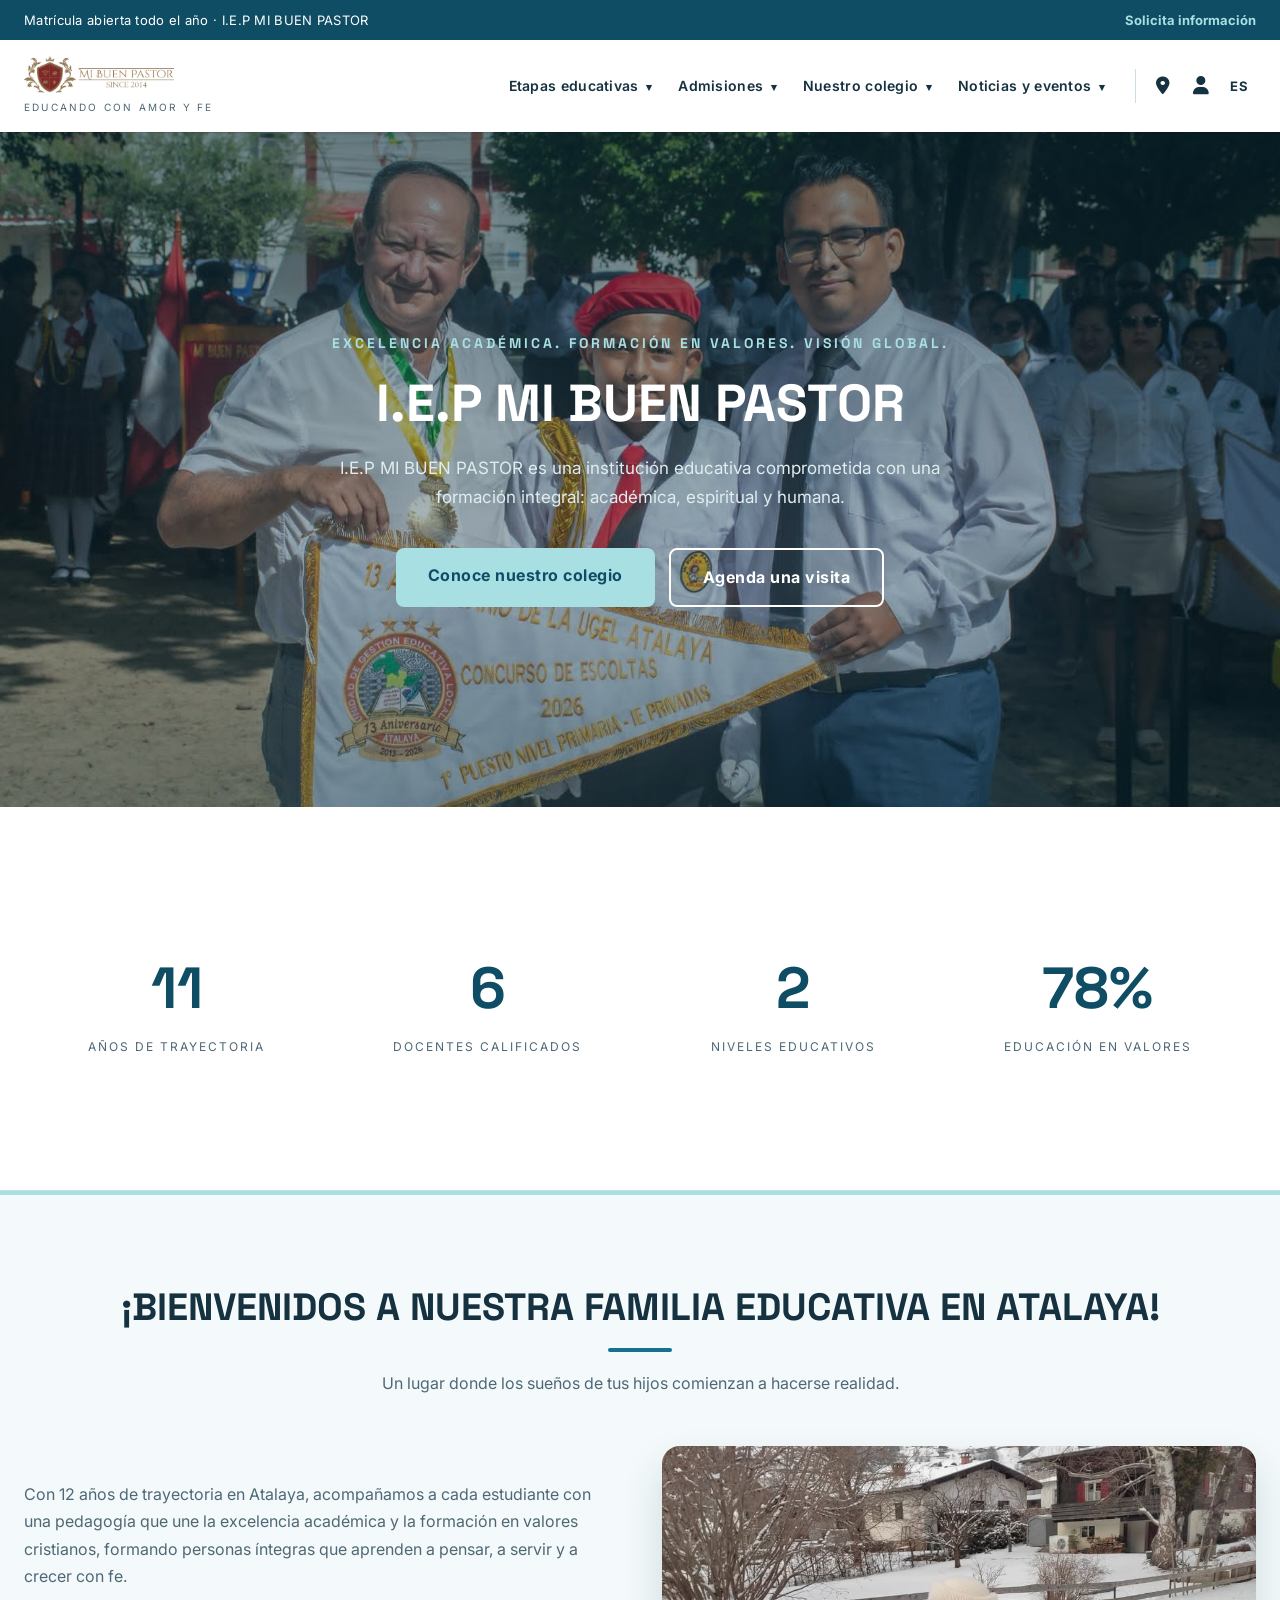
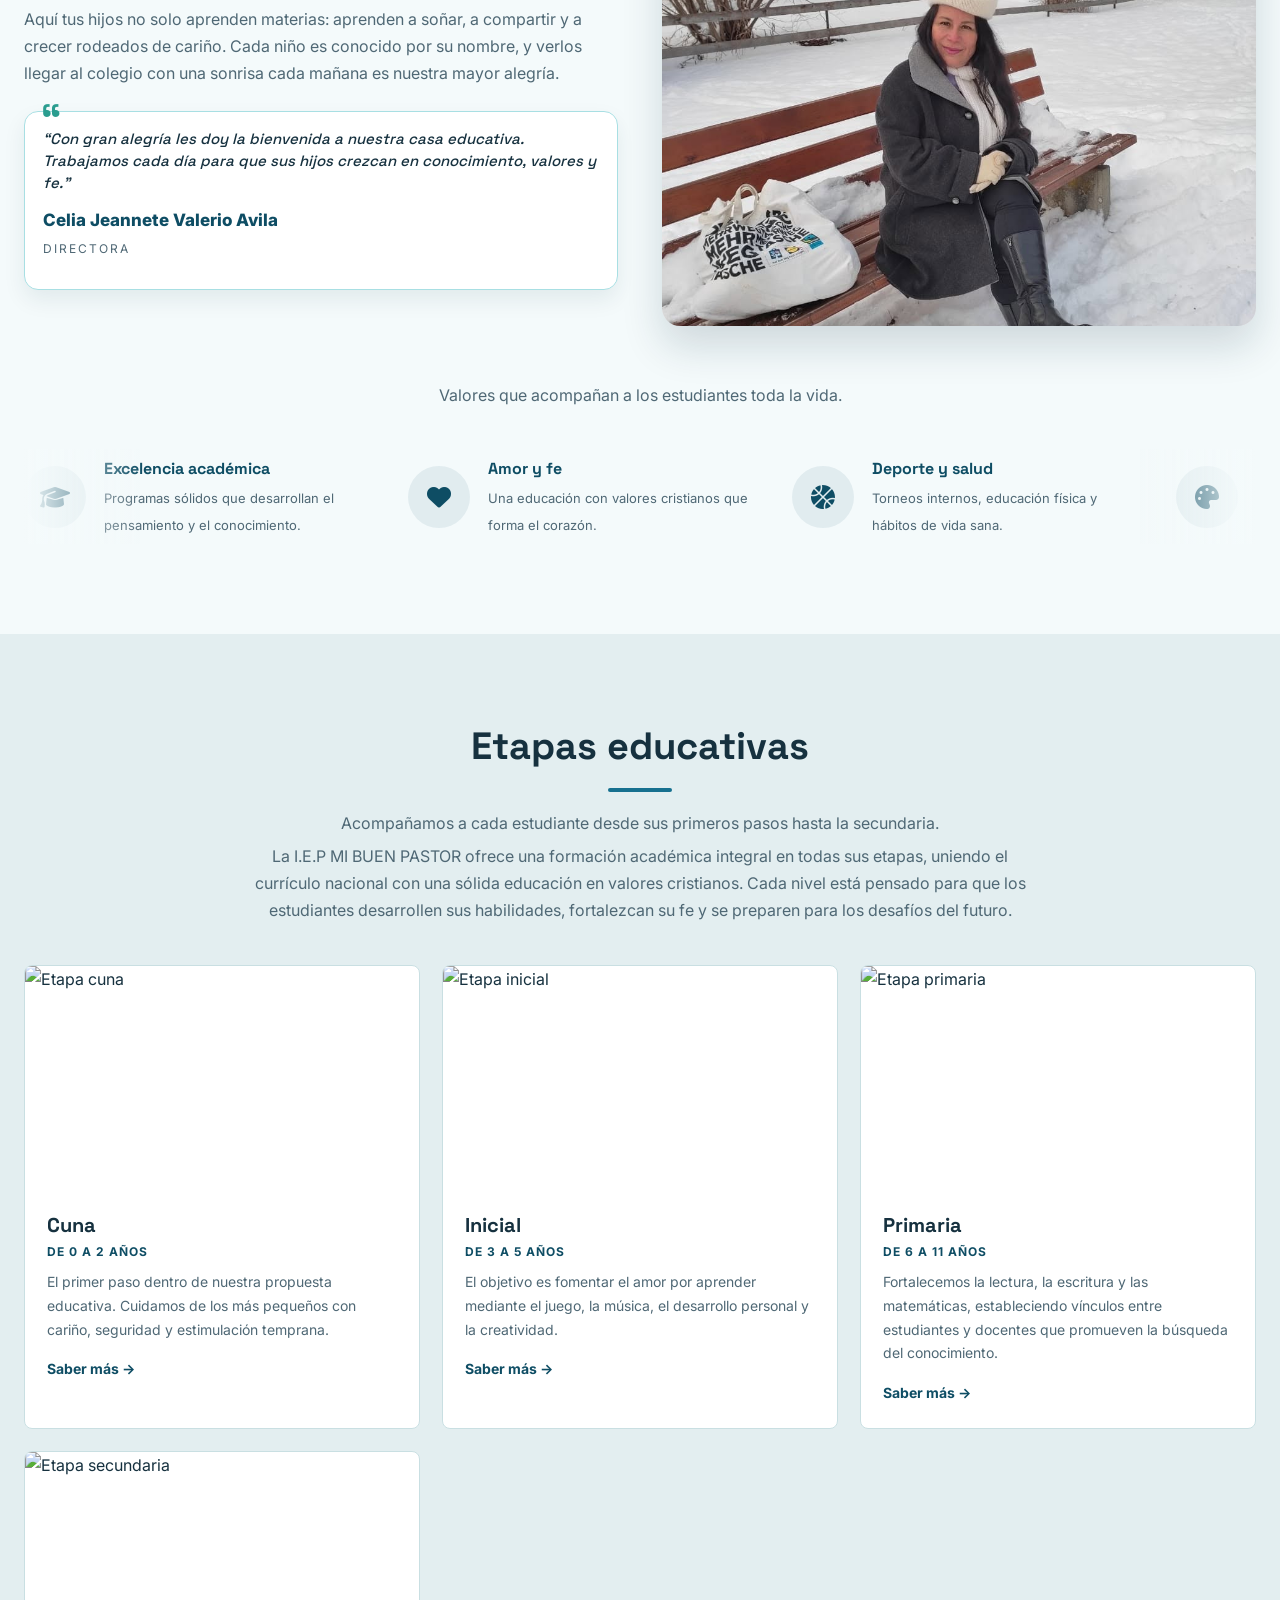
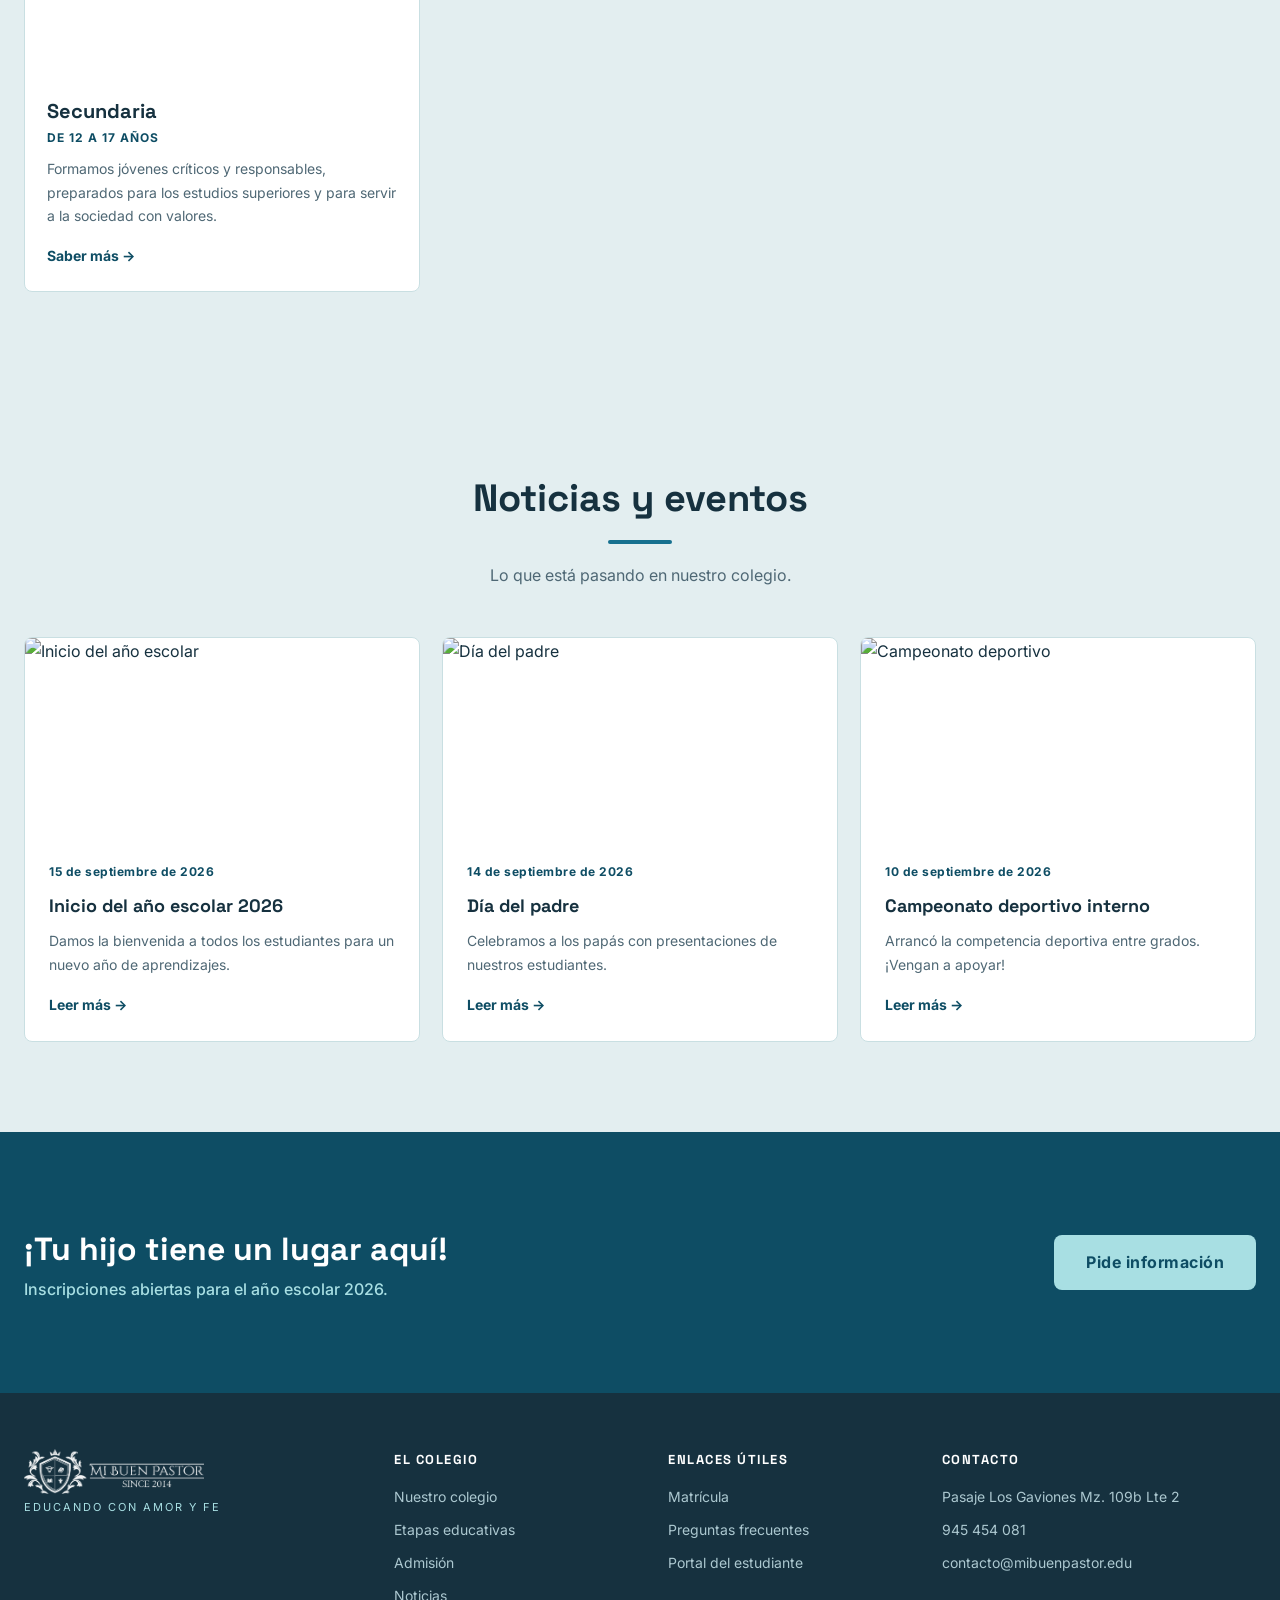
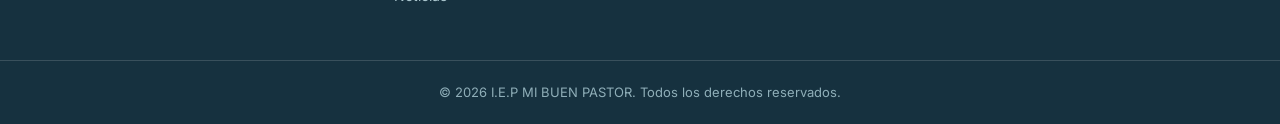
==== index.html @ daf41a82 "Simplificar cargo de la directora a solo 'Directora'" ====
<!DOCTYPE html>
<html lang="es">
<head>
  <meta charset="UTF-8">
  <meta name="viewport" content="width=device-width, initial-scale=1.0">
  <title>I.E.P MI BUEN PASTOR | Atalaya, Perú</title>
  <link rel="preconnect" href="https://fonts.googleapis.com">
  <link rel="preconnect" href="https://fonts.gstatic.com" crossorigin>
  <link href="https://fonts.googleapis.com/css2?family=Inter:wght@300;400;500;600;700;800&family=Space+Grotesk:wght@400;500;700;800&display=swap" rel="stylesheet">
  <link rel="stylesheet" href="https://cdnjs.cloudflare.com/ajax/libs/font-awesome/6.5.2/css/all.min.css">
  <link rel="stylesheet" href="style.css">
</head>
<body>

  <!-- Transición entre páginas -->
  <div class="transicion-pagina" aria-hidden="true">
    <div class="escudo-cargando">
      <span class="anillo-cargando" aria-hidden="true"></span>
      <img src="logos/logo-vertical-negativo.png" alt="" class="escudo" aria-hidden="true">
    </div>
    <p class="texto-cargando" role="status">Cargando…</p>
  </div>

  <!-- Barra superior -->
  <div class="topbar">
    <div class="container topbar-inner">
      <span class="topbar-msg">Matrícula abierta todo el año · I.E.P MI BUEN PASTOR</span>
      <a href="admision.html" class="topbar-portal">Solicita información</a>
    </div>
  </div>

  <!-- Encabezado / menú -->
  <header class="header" id="header">
    <div class="container nav">
      <div class="marca">
        <a href="#inicio"><img src="logos/logo-horizontal.png" alt="I.E.P MI BUEN PASTOR" class="marca-logo"></a>
        <span class="marca-lema">Educando con amor y fe</span>
      </div>
      <nav class="menu" id="menu">
        <ul class="menu-lista">
          <li class="con-desplegable">
            <a href="#etapas">Etapas educativas <span class="flecha">▾</span></a>
            <div class="desplegable">
              <a href="cuna.html">Cuna <small>De 0 a 2 años</small></a>
              <a href="inicial.html">Inicial <small>De 3 a 5 años</small></a>
              <a href="primaria.html">Primaria <small>De 6 a 11 años</small></a>
              <a href="secundaria.html">Secundaria <small>De 12 a 17 años</small></a>
            </div>
          </li>
          <li class="con-desplegable">
            <a href="admision.html">Admisiones <span class="flecha">▾</span></a>
            <div class="desplegable">
              <a href="admision.html">Proceso de admisión</a>
              <a href="matricula.html">Matrícula 2026</a>
            </div>
          </li>
          <li class="con-desplegable">
            <a href="#colegio">Nuestro colegio <span class="flecha">▾</span></a>
            <div class="desplegable">
              <a href="#colegio">¿Por qué elegirnos?</a>
              <a href="#directora">Nuestro equipo</a>
              <a href="#etapas">Instalaciones</a>
              <a href="#noticias">Vida escolar</a>
            </div>
          </li>
          <li class="con-desplegable">
            <a href="#noticias">Noticias y eventos <span class="flecha">▾</span></a>
            <div class="desplegable">
              <a href="#noticias">Noticias</a>
              <a href="#noticias">Eventos</a>
              <a href="#directora">Preguntas frecuentes</a>
            </div>
          </li>
        </ul>
        <div class="menu-iconos">
          <a href="admision.html" class="icono-nav" title="Ubicación del colegio"><i class="fa-solid fa-location-dot"></i></a>
          <a href="admision.html" class="icono-nav" title="Portal del estudiante"><i class="fa-solid fa-user"></i></a>
          <span class="icono-nav idioma" title="Idioma">ES</span>
        </div>
      </nav>
      <button class="menu-boton" id="menuBoton" aria-label="Abrir menú">☰</button>
    </div>
  </header>

  <!-- Portada -->
  <section id="inicio" class="hero">
    <div class="hero-imagen" id="heroDiapositivas" aria-hidden="true">
      <img src="fotos/hero/hero-5.jpg" alt="" class="hero-diapositiva activa">
      <img src="fotos/hero/hero-6.jpg" alt="" class="hero-diapositiva">
      <img src="fotos/hero/hero-7.jpg" alt="" class="hero-diapositiva">
    </div>
    <div class="hero-fondo"></div>
    <div class="container hero-contenido">
      <p class="hero-frase">Excelencia académica. Formación en valores. Visión global.</p>
      <h1>I.E.P MI BUEN PASTOR</h1>
      <p class="hero-desc">
        I.E.P MI BUEN PASTOR es una institución educativa comprometida con una
        formación integral: académica, espiritual y humana.
      </p>
      <div class="hero-botones">
        <a href="#colegio" class="btn-primario atencion">Conoce nuestro colegio</a>
        <a href="admision.html" class="btn-secundario">Agenda una visita</a>
      </div>
    </div>
  </section>

  <!-- Cifras -->
  <section class="cinta">
    <div class="container cinta-grid grid-animada" data-animar>
      <div class="cinta-item"><h3 class="contador" data-valor="12">0</h3><p>Años de trayectoria</p></div>
      <div class="cinta-item"><h3 class="contador" data-valor="7">0</h3><p>Docentes calificados</p></div>
      <div class="cinta-item"><h3 class="contador" data-valor="3">0</h3><p>Niveles educativos</p></div>
      <div class="cinta-item"><h3 class="contador" data-valor="100" data-sufijo="%">0</h3><p>Educación en valores</p></div>
    </div>
  </section>

  <!-- El colegio -->
  <section id="colegio">
    <div class="container">
      <h2 class="titulo-seccion" data-animar>¡BIENVENIDOS A NUESTRA FAMILIA EDUCATIVA EN ATALAYA!</h2>
      <p class="subtitulo">Un lugar donde los sueños de tus hijos comienzan a hacerse realidad.</p>

      <div class="bienvenida" data-animar style="--a:1">
        <div class="bienvenida-texto">
          <p>
            Con 12 años de trayectoria en Atalaya, acompañamos a cada estudiante
            con una pedagogía que une la excelencia académica y la formación en
            valores cristianos, formando personas íntegras que aprenden a pensar,
            a servir y a crecer con fe.
          </p>
          <p>
            Aquí tus hijos no solo aprenden materias: aprenden a soñar, a compartir
            y a crecer rodeados de cariño. Cada niño es conocido por su nombre, y
            verlos llegar al colegio con una sonrisa cada mañana es nuestra mayor
            alegría.
          </p>
          <div id="directora" class="palabras-directora">
            <p class="directora-cita">“Con gran alegría les doy la bienvenida a nuestra casa educativa. Trabajamos cada día para que sus hijos crezcan en conocimiento, valores y fe.”</p>
            <p class="directora-firma">Celia Jeannete Valerio Avila</p>
            <p class="directora-cargo">Directora</p>
          </div>
        </div>
        <div class="bienvenida-imagen">
          <img src="fotos/directora.jpg" alt="Celia Jeannete Valerio Avila, directora de la I.E.P MI BUEN PASTOR">
        </div>
      </div>

      <p class="intro-etapas intro-centro">
        Valores que acompañan a los estudiantes toda la vida.
      </p>

      <div class="valores">
        <div class="valores-pista">
          <ul class="valores-grupo">
          <li class="valor">
            <span class="valor-icono"><i class="fa-solid fa-graduation-cap"></i></span>
            <span class="valor-texto"><strong>Excelencia académica</strong><small>Programas sólidos que desarrollan el pensamiento y el conocimiento.</small></span>
          </li>
          <li class="valor">
            <span class="valor-icono"><i class="fa-solid fa-heart"></i></span>
            <span class="valor-texto"><strong>Amor y fe</strong><small>Una educación con valores cristianos que forma el corazón.</small></span>
          </li>
          <li class="valor">
            <span class="valor-icono"><i class="fa-solid fa-basketball"></i></span>
            <span class="valor-texto"><strong>Deporte y salud</strong><small>Torneos internos, educación física y hábitos de vida sana.</small></span>
          </li>
          <li class="valor">
            <span class="valor-icono"><i class="fa-solid fa-palette"></i></span>
            <span class="valor-texto"><strong>Arte y cultura</strong><small>Música, danza y talleres para descubrir el talento de cada alumno.</small></span>
          </li>
          <li class="valor">
            <span class="valor-icono"><i class="fa-solid fa-hands-praying"></i></span>
            <span class="valor-texto"><strong>Cuidado pastoral</strong><small>Acompañamiento espiritual y orientación personal constante.</small></span>
          </li>
          <li class="valor">
            <span class="valor-icono"><i class="fa-solid fa-users"></i></span>
            <span class="valor-texto"><strong>Familia y comunidad</strong><small>Escuela de padres y una comunidad unida en torno al aprendizaje.</small></span>
          </li>
          <li class="valor">
            <span class="valor-icono"><i class="fa-solid fa-brain"></i></span>
            <span class="valor-texto"><strong>Pensamiento crítico</strong><small>Estudiantes que aprenden a razonar, preguntar y decidir.</small></span>
          </li>
          <li class="valor">
            <span class="valor-icono"><i class="fa-solid fa-seedling"></i></span>
            <span class="valor-texto"><strong>Servicio al prójimo</strong><small>Jóvenes comprometidos con su comunidad y con el mundo.</small></span>
          </li>
        </ul>
        <ul class="valores-grupo" aria-hidden="true">
          <li class="valor">
            <span class="valor-icono"><i class="fa-solid fa-graduation-cap"></i></span>
            <span class="valor-texto"><strong>Excelencia académica</strong><small>Programas sólidos que desarrollan el pensamiento y el conocimiento.</small></span>
          </li>
          <li class="valor">
            <span class="valor-icono"><i class="fa-solid fa-heart"></i></span>
            <span class="valor-texto"><strong>Amor y fe</strong><small>Una educación con valores cristianos que forma el corazón.</small></span>
          </li>
          <li class="valor">
            <span class="valor-icono"><i class="fa-solid fa-basketball"></i></span>
            <span class="valor-texto"><strong>Deporte y salud</strong><small>Torneos internos, educación física y hábitos de vida sana.</small></span>
          </li>
          <li class="valor">
            <span class="valor-icono"><i class="fa-solid fa-palette"></i></span>
            <span class="valor-texto"><strong>Arte y cultura</strong><small>Música, danza y talleres para descubrir el talento de cada alumno.</small></span>
          </li>
          <li class="valor">
            <span class="valor-icono"><i class="fa-solid fa-hands-praying"></i></span>
            <span class="valor-texto"><strong>Cuidado pastoral</strong><small>Acompañamiento espiritual y orientación personal constante.</small></span>
          </li>
          <li class="valor">
            <span class="valor-icono"><i class="fa-solid fa-users"></i></span>
            <span class="valor-texto"><strong>Familia y comunidad</strong><small>Escuela de padres y una comunidad unida en torno al aprendizaje.</small></span>
          </li>
          <li class="valor">
            <span class="valor-icono"><i class="fa-solid fa-brain"></i></span>
            <span class="valor-texto"><strong>Pensamiento crítico</strong><small>Estudiantes que aprenden a razonar, preguntar y decidir.</small></span>
          </li>
          <li class="valor">
            <span class="valor-icono"><i class="fa-solid fa-seedling"></i></span>
            <span class="valor-texto"><strong>Servicio al prójimo</strong><small>Jóvenes comprometidos con su comunidad y con el mundo.</small></span>
          </li>
        </ul>
        </div>
      </div>
    </div>
  </section>

  <!-- Etapas educativas -->
  <section id="etapas" class="seccion-gris">
    <div class="container">
      <h2 class="titulo-seccion" data-animar>Etapas educativas</h2>
      <p class="subtitulo">Acompañamos a cada estudiante desde sus primeros pasos hasta la secundaria.</p>

      <p class="intro-etapas">
        La I.E.P MI BUEN PASTOR ofrece una formación académica integral en todas sus
        etapas, uniendo el currículo nacional con una sólida educación en valores
        cristianos. Cada nivel está pensado para que los estudiantes desarrollen sus
        habilidades, fortalezcan su fe y se preparen para los desafíos del futuro.
      </p>

      <div class="etapas-grid grid-animada" data-animar style="--a:1">
        <div class="etapa">
          <img src="https://images.unsplash.com/photo-1503454537195-1dcabb73ffb9?w=800&q=80" alt="Etapa cuna" class="etapa-imagen">
          <div class="etapa-info">
            <h3>Cuna</h3>
            <p class="etapa-edad">De 0 a 2 años</p>
            <p>El primer paso dentro de nuestra propuesta educativa. Cuidamos de los más pequeños con cariño, seguridad y estimulación temprana.</p>
            <a href="cuna.html" class="enlace">Saber más →</a>
          </div>
        </div>
        <div class="etapa">
          <img src="https://images.unsplash.com/photo-1546410531-bb4caa6b424d?w=800&q=80" alt="Etapa inicial" class="etapa-imagen">
          <div class="etapa-info">
            <h3>Inicial</h3>
            <p class="etapa-edad">De 3 a 5 años</p>
            <p>El objetivo es fomentar el amor por aprender mediante el juego, la música, el desarrollo personal y la creatividad.</p>
            <a href="inicial.html" class="enlace">Saber más →</a>
          </div>
        </div>
        <div class="etapa">
          <img src="https://images.unsplash.com/photo-1580582932707-520aed937b7b?w=800&q=80" alt="Etapa primaria" class="etapa-imagen">
          <div class="etapa-info">
            <h3>Primaria</h3>
            <p class="etapa-edad">De 6 a 11 años</p>
            <p>Fortalecemos la lectura, la escritura y las matemáticas, estableciendo vínculos entre estudiantes y docentes que promueven la búsqueda del conocimiento.</p>
            <a href="primaria.html" class="enlace">Saber más →</a>
          </div>
        </div>
        <div class="etapa">
          <img src="https://images.unsplash.com/photo-1509062522246-3755977927d7?w=800&q=80" alt="Etapa secundaria" class="etapa-imagen">
          <div class="etapa-info">
            <h3>Secundaria</h3>
            <p class="etapa-edad">De 12 a 17 años</p>
            <p>Formamos jóvenes críticos y responsables, preparados para los estudios superiores y para servir a la sociedad con valores.</p>
            <a href="secundaria.html" class="enlace">Saber más →</a>
          </div>
        </div>
      </div>
    </div>
  </section>

  <!-- Noticias -->
  <section id="noticias" class="seccion-gris">
    <div class="container">
      <h2 class="titulo-seccion" data-animar>Noticias y eventos</h2>
      <p class="subtitulo">Lo que está pasando en nuestro colegio.</p>

      <div class="noticias-grid grid-animada" data-animar style="--a:1">
        <article class="noticia">
          <img src="https://images.unsplash.com/photo-1497633762265-9d179a990aa6?w=800&q=80" alt="Inicio del año escolar" class="noticia-imagen">
          <div class="noticia-cuerpo">
            <time class="fecha">15 de septiembre de 2026</time>
            <h3>Inicio del año escolar 2026</h3>
            <p>Damos la bienvenida a todos los estudiantes para un nuevo año de aprendizajes.</p>
            <a href="#" class="enlace">Leer más →</a>
          </div>
        </article>
        <article class="noticia">
          <img src="https://images.unsplash.com/photo-1503676260728-1c00da094a0b?w=800&q=80" alt="Día del padre" class="noticia-imagen">
          <div class="noticia-cuerpo">
            <time class="fecha">14 de septiembre de 2026</time>
            <h3>Día del padre</h3>
            <p>Celebramos a los papás con presentaciones de nuestros estudiantes.</p>
            <a href="#" class="enlace">Leer más →</a>
          </div>
        </article>
        <article class="noticia">
          <img src="https://images.unsplash.com/photo-1546410531-bb4caa6b424d?w=800&q=80" alt="Campeonato deportivo" class="noticia-imagen">
          <div class="noticia-cuerpo">
            <time class="fecha">10 de septiembre de 2026</time>
            <h3>Campeonato deportivo interno</h3>
            <p>Arrancó la competencia deportiva entre grados. ¡Vengan a apoyar!</p>
            <a href="#" class="enlace">Leer más →</a>
          </div>
        </article>
      </div>
    </div>
  </section>

<!-- Llamado a la acción: matrícula -->
  <section class="cta">
    <div class="container cta-inner">
      <div class="cta-texto" data-animar>
        <h2>¡Tu hijo tiene un lugar aquí!</h2>
        <p>Inscripciones abiertas para el año escolar 2026.</p>
      </div>
      <a href="matricula.html" class="btn-cta atencion" data-animar style="--a:1">Pide información</a>
    </div>
  </section>

  <!-- Pie de página -->
  <footer class="footer">
    <div class="container footer-grid">
      <div class="footer-marca">
        <a href="#inicio"><img src="logos/logo-horizontal-negativo.png" alt="I.E.P MI BUEN PASTOR" class="footer-logo"></a>
        <p class="footer-lema">Educando con amor y fe</p>
      </div>
      <div class="footer-col">
        <h4>El colegio</h4>
        <a href="#colegio">Nuestro colegio</a>
        <a href="#etapas">Etapas educativas</a>
        <a href="admision.html">Admisión</a>
        <a href="#noticias">Noticias</a>
      </div>
      <div class="footer-col">
        <h4>Enlaces útiles</h4>
        <a href="matricula.html">Matrícula</a>
        <a href="#">Preguntas frecuentes</a>
        <a href="#">Portal del estudiante</a>
      </div>
      <div class="footer-col">
        <h4>Contacto</h4>
        <p>Pasaje Los Gaviones Mz. 109b Lte 2</p>
        <p>945 454 081</p>
        <p>contacto@mibuenpastor.edu</p>
      </div>
    </div>
    <div class="footer-legal">
      <p>© 2026 I.E.P MI BUEN PASTOR. Todos los derechos reservados.</p>
    </div>
  </footer>

  <script>
    document.documentElement.classList.add("js");
    const transicion = document.querySelector(".transicion-pagina");
    if (sessionStorage.getItem("mbp-transicion") === "1") {
      sessionStorage.removeItem("mbp-transicion");
      transicion.classList.add("activa");
      window.addEventListener("load", () => {
        setTimeout(() => transicion.classList.remove("activa"), 420);
      });
    }
    document.querySelectorAll('a[href*=".html"]').forEach((enlace) => {
      enlace.addEventListener("click", (e) => {
        if (e.metaKey || e.ctrlKey || e.shiftKey || e.altKey || enlace.target === "_blank") return;
        e.preventDefault();
        sessionStorage.setItem("mbp-transicion", "1");
        transicion.classList.add("activa");
        setTimeout(() => {
          window.location.href = enlace.getAttribute("href");
        }, 480);
      });
    });
    const boton = document.getElementById("menuBoton");
    const menu = document.getElementById("menu");
    boton.addEventListener("click", () => {
      menu.classList.toggle("abierto");
    });
    const heroImagen = document.querySelector(".hero-imagen");
    if (heroImagen && !window.matchMedia("(prefers-reduced-motion: reduce)").matches) {
      let ocupado = false;
      window.addEventListener("scroll", () => {
        if (ocupado) return;
        ocupado = true;
        requestAnimationFrame(() => {
          heroImagen.style.transform = "scale(1.08) translateY(" + window.scrollY * 0.22 + "px)";
          ocupado = false;
        });
      }, { passive: true });
    }
    const heroDiapositivas = document.getElementById("heroDiapositivas");
    if (heroDiapositivas) {
      const capas = heroDiapositivas.querySelectorAll(".hero-diapositiva");
      const prefiereMenosMovimiento = window.matchMedia("(prefers-reduced-motion: reduce)");
      let actualHero = 0;
      const avanzarHero = () => {
        capas[actualHero].classList.remove("activa");
        actualHero = (actualHero + 1) % capas.length;
        capas[actualHero].classList.add("activa");
      };
      if (!prefiereMenosMovimiento.matches && capas.length > 1) {
        setInterval(avanzarHero, 4500);
      }
    }
    const atenciones = document.querySelectorAll(".atencion");
    atenciones.forEach((cta) => {
      cta.addEventListener("click", () => cta.classList.add("toggled"));
    });
    const contadores = document.querySelectorAll(".contador");
    const reducir = window.matchMedia("(prefers-reduced-motion: reduce)");
    function contarNumero(el, retraso) {
      const objetivo = parseFloat(el.dataset.valor);
      const sufijo = el.dataset.sufijo || "";
      if (reducir.matches) {
        el.textContent = objetivo + sufijo;
        return;
      }
      const dur = 2600;
      const inicio = performance.now();
      const paso = (ahora) => {
        const p = Math.min((ahora - inicio - retraso) / dur, 1);
        if (p <= 0) {
          requestAnimationFrame(paso);
          return;
        }
        const suavizado = 1 - Math.pow(1 - p, 3);
        el.textContent = Math.round(objetivo * suavizado) + sufijo;
        if (p < 1) requestAnimationFrame(paso);
      };
      requestAnimationFrame(paso);
    }

    const animables = document.querySelectorAll("[data-animar]");
    const observador = new IntersectionObserver((entradas) => {
      entradas.forEach((entrada) => {
        if (entrada.isIntersecting) {
          entrada.target.classList.add("visible");
          observador.unobserve(entrada.target);
          entrada.target.querySelectorAll(".contador").forEach((el, i) => {
            contarNumero(el, i * 120);
          });
        }
      });
    }, { threshold: 0.15 });
    animables.forEach((el) => observador.observe(el));
  </script>
</body>
</html>
---- style.css ----
:root {
  --marino: #0E4D64;
  --marino-vivo: #16708F;
  --marino-oscuro: #0A3A4C;
  --aguamarina: #2A9D8F;
  --espuma: #A8DFE3;
  --tinta: #16313F;
  --tinta-suave: #4F6875;
  --bruma: #F4FAFB;
  --bruma-suave: #E4F0F2;
  --borde: #C9DFE2;
  --blanco: #ffffff;
  --sombra: rgba(12, 45, 60, 0.08);
  --sombra-fuerte: rgba(12, 45, 60, 0.16);
}

* {
  margin: 0;
  padding: 0;
  box-sizing: border-box;
}

html {
  scroll-behavior: smooth;
  scroll-padding-top: 76px;
}

body {
  font-family: "Inter", Arial, sans-serif;
  line-height: 1.7;
  color: var(--tinta);
  background: var(--blanco);
  font-size: 16px;
}

h1, h2, h3, h4 {
  font-family: "Space Grotesk", "Inter", sans-serif;
  font-weight: 700;
}

.container {
  max-width: 100%;
  margin: 0 auto;
  padding: 0 24px;
}

img {
  display: block;
  max-width: 100%;
}

a {
  text-decoration: none;
}

/* ---------- Barra superior ---------- */
.topbar {
  background: var(--marino);
  color: var(--blanco);
  font-size: 13px;
}

.topbar-inner {
  display: flex;
  justify-content: space-between;
  align-items: center;
  padding-top: 9px;
  padding-bottom: 9px;
}

.topbar-msg {
  letter-spacing: 0.3px;
}

.topbar-portal {
  color: var(--espuma);
  font-weight: 700;
}

.topbar-portal:hover {
  text-decoration: underline;
}

/* ---------- Encabezado ---------- */
.header {
  background: var(--blanco);
  position: sticky;
  top: 0;
  z-index: 100;
  box-shadow: 0 1px 0 rgba(0, 0, 0, 0.08);
}

.nav {
  display: flex;
  align-items: center;
  justify-content: space-between;
  padding-top: 16px;
  padding-bottom: 16px;
}

.marca {
  display: flex;
  flex-direction: column;
  align-items: flex-start;
  gap: 4px;
  flex: 0 0 auto;
}

.marca-logo {
  width: 150px;
  height: auto;
  display: block;
}

.marca-lema {
  display: block;
  font-size: 10px;
  color: var(--tinta-suave);
  letter-spacing: 2.2px;
  text-transform: uppercase;
  margin-top: 2px;
}

.menu {
  display: flex;
  align-items: center;
  gap: 10px;
}

.menu-lista {
  display: flex;
  align-items: center;
  gap: 2px;
  list-style: none;
}

.menu-lista > li {
  position: relative;
}

.menu-lista > li > a {
  display: block;
  color: var(--tinta);
  padding: 10px 12px;
  font-size: 14px;
  font-weight: 600;
  letter-spacing: 0.3px;
  border-radius: 8px;
  white-space: nowrap;
}

.menu-lista > li > a:hover {
  background: #E3EEF0;
  color: var(--marino);
}

.flecha {
  font-size: 11px;
  margin-left: 3px;
}

.desplegable {
  position: absolute;
  top: 100%;
  left: 0;
  min-width: 240px;
  background: var(--blanco);
  border: 1px solid var(--borde);
  border-radius: 8px;
  box-shadow: 0 14px 32px var(--sombra-fuerte);
  list-style: none;
  padding: 8px;
  margin-top: 0;
  display: none;
  z-index: 200;
}

.con-desplegable:hover .desplegable,
.con-desplegable:focus-within .desplegable {
  display: block;
}

.desplegable a {
  display: block;
  color: var(--tinta);
  padding: 9px 12px;
  font-size: 14px;
  font-weight: 500;
  border-radius: 6px;
}

.desplegable a:hover {
  background: var(--bruma);
  color: var(--marino);
}

.desplegable small {
  display: block;
  color: var(--tinta-suave);
  font-size: 11px;
  font-weight: 400;
  margin-top: 1px;
}

.desplegable a:hover small {
  color: var(--marino);
}

.menu-iconos {
  display: flex;
  align-items: center;
  gap: 4px;
  margin-left: 8px;
  padding-left: 10px;
  border-left: 1px solid var(--borde);
}

.icono-nav {
  display: inline-flex;
  align-items: center;
  justify-content: center;
  width: 34px;
  height: 34px;
  border-radius: 8px;
  color: var(--tinta);
}

.icono-nav i {
  font-size: 18px;
}

.icono-nav:hover {
  background: #E3EEF0;
  color: var(--marino);
}

.idioma {
  font-size: 13px;
  font-weight: 700;
  letter-spacing: 0.5px;
}

.menu-boton {
  display: none;
  background: none;
  border: none;
  color: var(--tinta);
  font-size: 28px;
  cursor: pointer;
}

/* ---------- Portada ---------- */
.hero {
  position: relative;
  min-height: 640px;
  display: flex;
  align-items: center;
  background: var(--bruma);
  color: var(--blanco);
  text-align: center;
  overflow: hidden;
}

.hero-imagen {
  position: absolute;
  inset: 0;
  transform: scale(1.08);
  will-change: transform;
}

.hero-diapositiva {
  position: absolute;
  inset: 0;
  width: 100%;
  height: 100%;
  object-fit: cover;
  opacity: 0;
  transition: opacity 1.2s;
}

.hero-diapositiva.activa {
  opacity: 1;
}

.hero-fondo {
  position: absolute;
  inset: 0;
  background: linear-gradient(180deg, rgba(10, 47, 62, 0.55) 0%, rgba(10, 47, 62, 0.35) 60%, rgba(10, 47, 62, 0.5) 100%);
}

.hero-contenido {
  position: relative;
  width: 100%;
  padding-top: 110px;
  padding-bottom: 110px;
}

.hero-frase {
  font-family: "Space Grotesk", sans-serif;
  font-weight: 700;
  font-size: 14px;
  color: var(--espuma);
  letter-spacing: 3px;
  text-transform: uppercase;
  margin-bottom: 18px;
}

.hero h1 {
  font-size: 52px;
  font-weight: 800;
  line-height: 1.15;
  max-width: 820px;
  margin: 0 auto 20px;
  text-transform: uppercase;
}

.hero-desc {
  max-width: 620px;
  margin: 0 auto 36px;
  color: #E0EDEF;
  font-weight: 400;
  font-size: 17px;
}

.hero-botones {
  display: flex;
  justify-content: center;
  gap: 14px;
  flex-wrap: wrap;
}

.btn-primario {
  background: var(--espuma);
  color: var(--marino);
  font-weight: 700;
  padding: 14px 32px;
  border-radius: 8px;
  letter-spacing: 0.5px;
  transition: background 0.2s, transform 0.2s;
}

.btn-primario:hover {
  transform: translateY(-2px);
  box-shadow: 0 10px 24px rgba(0, 0, 0, 0.18);
}

.btn-primario:hover {
  background: #8FD7DC;
}

.btn-secundario {
  background: transparent;
  color: var(--blanco);
  font-weight: 700;
  padding: 14px 32px;
  border-radius: 8px;
  letter-spacing: 0.5px;
  border: 2px solid var(--blanco);
}

.btn-secundario:hover {
  background: rgba(255, 255, 255, 0.12);
}

/* ---------- Cinta de cifras ---------- */
.cinta {
  background: var(--blanco);
  border-bottom: 1px solid var(--borde);
}

.cinta-grid {
  display: flex;
  justify-content: space-around;
  text-align: center;
  flex-wrap: wrap;
  padding-top: 36px;
  padding-bottom: 36px;
}

.cinta-item {
  padding: 6px 20px;
}

.cinta-item h3 {
  font-size: 58px;
  font-weight: 800;
  color: var(--marino);
}

.cinta-item p {
  font-size: 12px;
  letter-spacing: 2px;
  text-transform: uppercase;
  color: var(--tinta-suave);
}

/* ---------- Secciones generales ---------- */
section {
  padding: 90px 0;
}

.seccion-gris {
  background: #E3EEF0;
}

#colegio {
  background: #F4FAFB;
  border-top: 4px solid var(--espuma);
}

#admision {
  background: #F4FAFB;
  border-top: 4px solid var(--espuma);
}

#directora {
  background: #F4FAFB;
}

#noticias {
  border-top: 4px solid #E3EEF0;
}

.titulo-seccion {
  font-size: 38px;
  font-weight: 800;
  color: var(--tinta);
  text-align: center;
  margin-bottom: 14px;
  line-height: 1.2;
}

.titulo-seccion::after {
  content: "";
  display: block;
  width: 64px;
  height: 4px;
  background: var(--marino-vivo);
  margin: 18px auto;
  border-radius: 2px;
}

.subtitulo {
  text-align: center;
  color: var(--tinta-suave);
  margin-bottom: 48px;
  max-width: 720px;
  margin-left: auto;
  margin-right: auto;
}

/* ---------- Bienvenida ---------- */
.bienvenida {
  display: grid;
  grid-template-columns: 1fr 1fr;
  gap: 44px;
  align-items: center;
  max-width: 1240px;
  margin-left: auto;
  margin-right: auto;
}

.bienvenida-texto p {
  margin-bottom: 16px;
  color: #4F6875;
}

/* Palabras de la directora dentro de la bienvenida */
.palabras-directora {
  position: relative;
  margin-top: 24px;
  padding: 16px 18px 14px;
  background: var(--blanco);
  border: 1.5px solid var(--espuma);
  border-radius: 14px;
  box-shadow: 0 10px 22px var(--sombra);
}

.palabras-directora::before {
  content: "\201C";
  position: absolute;
  top: -12px;
  left: 16px;
  font-family: "Space Grotesk", sans-serif;
  font-size: 40px;
  line-height: 1;
  font-weight: 800;
  color: var(--aguamarina);
}

.palabras-directora .directora-cita {
  font-family: "Space Grotesk", sans-serif;
  font-style: italic;
  font-size: 15px;
  font-weight: 500;
  line-height: 1.45;
  color: var(--tinta);
  margin-bottom: 12px;
}

.palabras-directora .directora-firma {
  font-weight: 800;
  color: var(--marino);
  font-size: 17px;
  margin-bottom: 4px;
}

.palabras-directora .directora-cargo {
  font-size: 12px;
  letter-spacing: 2px;
  text-transform: uppercase;
  color: #4F6875;
}

.bienvenida-imagen {
  height: 480px;
  border-radius: 18px;
  overflow: hidden;
  box-shadow: 0 20px 40px var(--sombra-fuerte);
}

.bienvenida-imagen img {
  width: 100%;
  height: 100%;
  object-fit: cover;
  object-position: center;
  display: block;
}

/* ---------- Carrusel horizontal ---------- */
.carrusel {
  display: flex;
  gap: 20px;
  overflow-x: auto;
  scroll-snap-type: x mandatory;
  padding: 4px 4px 18px;
  scrollbar-width: thin;
  scrollbar-color: var(--aguamarina) var(--bruma);
}

.carrusel::-webkit-scrollbar {
  height: 8px;
}

.carrusel::-webkit-scrollbar-track {
  background: var(--bruma);
  border-radius: 4px;
}

.carrusel::-webkit-scrollbar-thumb {
  background: var(--aguamarina);
  border-radius: 4px;
}

/* ---------- Franja de valores deslizante ---------- */
.valores {
  position: relative;
  overflow: hidden;
  padding: 6px 0;
}

.valores::before,
.valores::after {
  content: "";
  position: absolute;
  top: 0;
  bottom: 0;
  width: 120px;
  z-index: 1;
  pointer-events: none;
}

.valores::before {
  left: 0;
  background: linear-gradient(90deg, #F4FAFB, rgba(244, 250, 251, 0));
}

.valores::after {
  right: 0;
  background: linear-gradient(270deg, #F4FAFB, rgba(244, 250, 251, 0));
}

.valores-grupo {
  list-style: none;
  display: flex;
  align-items: center;
  gap: 44px;
  padding-right: 44px;
  margin: 0;
}

.valores-pista {
  display: flex;
  width: max-content;
  animation: desplazamiento 60s linear infinite;
}

.valores:hover .valores-pista,
.valores:focus-within .valores-pista {
  animation-play-state: paused;
}

@keyframes desplazamiento {
  from {
    transform: translateX(0);
  }
  to {
    transform: translateX(-50%);
  }
}

.valor {
  display: flex;
  align-items: center;
  gap: 18px;
  width: 340px;
  flex: 0 0 340px;
}

.valor-icono {
  display: inline-flex;
  align-items: center;
  justify-content: center;
  width: 62px;
  height: 62px;
  border-radius: 50%;
  background: rgba(14, 77, 100, 0.08);
  flex: 0 0 62px;
}

.valor-icono i {
  font-size: 24px;
  color: var(--marino);
}

.valor-texto strong {
  display: block;
  font-family: "Space Grotesk", sans-serif;
  font-size: 16px;
  color: var(--marino);
  margin-bottom: 2px;
}

.valor-texto small {
  font-size: 13px;
  line-height: 1.55;
  color: var(--tinta-suave);
}

@media (prefers-reduced-motion: reduce) {
  .valores-pista {
    animation: none;
    width: auto;
    flex-wrap: wrap;
    gap: 18px;
  }
}

/* ---------- Etapas ---------- */
.intro-etapas {
  max-width: 780px;
  margin: 6px auto 40px;
  text-align: center;
  color: var(--tinta-suave);
}

#etapas .subtitulo {
  margin-bottom: 6px;
}

.intro-centro {
  margin-top: 56px;
}

.etapas-grid {
  display: grid;
  grid-template-columns: repeat(auto-fit, minmax(300px, 1fr));
  gap: 22px;
}

.etapa {
  background: var(--blanco);
  border-radius: 8px;
  overflow: hidden;
  border: 1px solid var(--borde);
  transition: box-shadow 0.2s;
}

.etapa:hover {
  box-shadow: 0 14px 32px var(--sombra-fuerte);
}

.etapa-imagen {
  width: 100%;
  height: 220px;
  object-fit: cover;
}

.etapa-info {
  padding: 22px;
}

.etapa-info h3 {
  color: var(--tinta);
  font-size: 20px;
}

.etapa-edad {
  font-size: 12px;
  color: var(--marino);
  font-weight: 700;
  text-transform: uppercase;
  letter-spacing: 1px;
  margin-bottom: 8px;
}

.etapa-info p:not(.etapa-edad) {
  color: var(--tinta-suave);
  font-size: 14px;
  margin-bottom: 14px;
}

.enlace {
  color: var(--marino);
  font-weight: 700;
  font-size: 14px;
}

.enlace:hover {
  color: var(--marino-oscuro);
}

/* ---------- Directora ---------- */
#directora {
  background: var(--blanco);
}

.directora-grid {
  display: grid;
  grid-template-columns: 1.4fr 0.9fr;
  gap: 44px;
  align-items: center;
  max-width: 1240px;
  margin-left: auto;
  margin-right: auto;
}

.directora-imagen {
  overflow: hidden;
  height: 520px;
  border-radius: 18px;
  box-shadow: 0 20px 40px var(--sombra-fuerte);
}

.directora-imagen img {
  width: 100%;
  height: 100%;
  border-radius: 0;
  box-shadow: none;
  object-fit: cover;
  object-position: center 30%;
  transform: scale(1.35);
  transform-origin: center;
}

.directora-cita {
  font-size: 26px;
  font-weight: 700;
  font-family: "Space Grotesk", sans-serif;
  line-height: 1.45;
  color: var(--tinta);
  margin-bottom: 18px;
}

.directora-firma {
  font-weight: 800;
  color: var(--marino);
  font-size: 17px;
}

.directora-cargo {
  font-size: 12px;
  letter-spacing: 2px;
  text-transform: uppercase;
  color: var(--tinta-suave);
  margin-top: 4px;
}

/* ---------- Pasos de admisión ---------- */
.pasos {
  display: grid;
  grid-template-columns: repeat(auto-fit, minmax(230px, 1fr));
  gap: 22px;
}

.paso {
  background: var(--blanco);
  border: 1px solid var(--borde);
  border-radius: 8px;
  padding: 34px 22px;
  text-align: center;
}

.paso-numero {
  display: inline-block;
  font-size: 28px;
  font-weight: 800;
  color: var(--marino-oscuro);
  letter-spacing: 1px;
  margin-bottom: 12px;
}

.paso h3 {
  font-size: 16px;
  color: var(--tinta);
  margin-bottom: 8px;
}

.paso p {
  font-size: 13px;
  color: var(--tinta-suave);
}

/* ---------- Noticias ---------- */
.noticias-grid {
  display: grid;
  grid-template-columns: repeat(auto-fit, minmax(280px, 1fr));
  gap: 22px;
}

.noticia {
  background: var(--blanco);
  border-radius: 8px;
  overflow: hidden;
  border: 1px solid var(--borde);
  display: flex;
  flex-direction: column;
  transition: box-shadow 0.2s;
}

.noticia:hover {
  box-shadow: 0 14px 32px var(--sombra-fuerte);
}

.noticia-imagen {
  width: 100%;
  height: 200px;
  object-fit: cover;
}

.noticia-cuerpo {
  padding: 24px;
  flex: 1;
  display: flex;
  flex-direction: column;
}

.fecha {
  font-size: 12px;
  color: var(--marino);
  font-weight: 700;
  letter-spacing: 0.5px;
  margin-bottom: 8px;
}

.noticia h3 {
  font-size: 18px;
  color: var(--tinta);
  margin-bottom: 8px;
}

.noticia p {
  font-size: 14px;
  color: var(--tinta-suave);
  margin-bottom: 16px;
  flex: 1;
}

/* ---------- Testimonios ---------- */
.testimonio {
  flex: 0 0 360px;
  scroll-snap-align: start;
  background: var(--blanco);
  border: 1px solid var(--borde);
  border-radius: 8px;
  padding: 34px 28px;
  position: relative;
  transition: box-shadow 0.2s;
}

.testimonio:hover {
  box-shadow: 0 14px 32px var(--sombra-fuerte);
}

.testimonio-cita {
  font-size: 16px;
  line-height: 1.7;
  color: var(--tinta);
  margin-bottom: 20px;
  position: relative;
  padding-left: 26px;
}

.testimonio-cita::before {
  content: "“";
  position: absolute;
  left: 0;
  top: -10px;
  font-family: "Space Grotesk", sans-serif;
  font-size: 44px;
  color: var(--espuma);
  line-height: 1;
}

.testimonio-nombre {
  font-family: "Space Grotesk", sans-serif;
  font-weight: 700;
  color: var(--marino);
  font-size: 15px;
}

.testimonio-rol {
  font-size: 12px;
  letter-spacing: 1px;
  text-transform: uppercase;
  color: var(--tinta-suave);
  margin-top: 3px;
}

/* ---------- Llamado a la acción ---------- */
.cta {
  background: var(--marino);
}

.cta-inner {
  display: flex;
  align-items: center;
  justify-content: space-between;
  gap: 20px;
  flex-wrap: wrap;
}

.cta-texto h2 {
  font-size: 32px;
  font-weight: 800;
  color: var(--blanco);
}

.cta-texto p {
  color: var(--espuma);
  font-weight: 500;
}

.btn-cta {
  background: var(--espuma);
  color: var(--marino);
  font-weight: 700;
  padding: 14px 32px;
  border-radius: 8px;
  letter-spacing: 0.5px;
  transition: background 0.2s;
}

.btn-cta:hover {
  background: #8FD7DC;
}

/* ---------- Pie de página ---------- */
.footer {
  background: var(--tinta);
  color: #ACC8D0;
}

.footer-grid {
  display: grid;
  grid-template-columns: 1.4fr 1fr 1fr 1.3fr;
  gap: 32px;
  padding-top: 56px;
  padding-bottom: 44px;
}

.footer-logo {
  width: 180px;
  height: auto;
  display: block;
  opacity: 0.95;
}

.footer-lema {
  font-size: 11px;
  color: var(--espuma);
  text-transform: uppercase;
  letter-spacing: 2px;
  margin-top: 4px;
}

.footer-col h4 {
  color: var(--blanco);
  font-size: 13px;
  text-transform: uppercase;
  letter-spacing: 1.5px;
  margin-bottom: 14px;
}

.footer-col a {
  display: block;
  color: #ACC8D0;
  font-size: 14px;
  margin-bottom: 9px;
}

.footer-col a:hover {
  color: var(--marino-vivo);
}

.footer-col p {
  font-size: 14px;
  margin-bottom: 9px;
}

.footer-legal {
  border-top: 1px solid rgba(255, 255, 255, 0.15);
  text-align: center;
  padding: 20px 24px;
  font-size: 13px;
  color: #8FAEB8;
}

/* ---------- Responsivo ---------- */
@media (max-width: 900px) {
  .bienvenida-imagen {
    height: 380px;
  }

  .nav {
    flex-wrap: wrap;
  }

  .menu {
    display: none;
    flex-direction: column;
    align-items: stretch;
    width: 100%;
    gap: 4px;
    padding: 14px 0 10px;
  }

  .menu.abierto {
    display: flex;
  }

  .menu-lista {
    flex-direction: column;
    align-items: stretch;
    gap: 2px;
  }

  .menu-lista > li > a {
    padding: 11px 12px;
    border-radius: 8px;
  }

  .desplegable {
    position: static;
    display: block;
    box-shadow: none;
    border: none;
    margin: 0;
    padding: 0 0 4px 14px;
  }

  .desplegable small {
    display: inline;
    margin-left: 6px;
  }

  .menu-iconos {
    margin-left: 0;
    padding-left: 0;
    border-left: none;
    padding-top: 8px;
    margin-top: 4px;
    border-top: 1px solid var(--borde);
  }

  .menu-boton {
    display: block;
  }

  .bienvenida,
  .noticias-grid,
  .pasos {
    grid-template-columns: 1fr;
  }

  .etapas-grid {
    grid-template-columns: repeat(2, 1fr);
  }

  .directora-grid {
    grid-template-columns: 1fr;
    text-align: center;
  }

  .directora-imagen {
    height: 400px;
  }

  .footer-grid {
    grid-template-columns: 1fr;
  }

  .hero h1 {
    font-size: 36px;
  }

  .cinta-item {
    width: 50%;
  }
}

@media (max-width: 520px) {
  .bienvenida-imagen {
    height: 270px;
  }

  .pasos,
  .etapas-grid {
    grid-template-columns: 1fr;
  }

  .topbar-inner {
    justify-content: center;
  }

  .topbar-portal {
    display: none;
  }

  .hero h1 {
    font-size: 30px;
  }
}

/* ---------- Transiciones y animaciones ---------- */
.etapa,
.noticia {
  transition: box-shadow 0.25s ease, transform 0.25s ease;
}

.etapa:hover,
.noticia:hover {
  transform: translateY(-6px);
}

.etapa-imagen,
.noticia-imagen {
  transition: transform 0.5s ease;
}

.etapa:hover .etapa-imagen,
.noticia:hover .noticia-imagen {
  transform: scale(1.07);
}

.paso {
  transition: transform 0.25s ease, box-shadow 0.25s ease;
}

.paso:hover {
  transform: translateY(-6px);
  box-shadow: 0 14px 28px var(--sombra-fuerte);
}

.menu-lista > li > a {
  position: relative;
  transition: background 0.2s ease, color 0.2s ease;
}

.menu-lista > li > a::after {
  content: "";
  position: absolute;
  left: 12px;
  bottom: 4px;
  height: 2px;
  width: calc(100% - 24px);
  background: var(--marino-vivo);
  transform: scaleX(0);
  transform-origin: left;
  transition: transform 0.25s ease;
}

.menu-lista > li > a:hover::after {
  transform: scaleX(1);
}

.enlace {
  display: inline-block;
  transition: color 0.2s ease, transform 0.2s ease;
}

.enlace:hover {
  transform: translateX(4px);
}

.btn-primario,
.btn-secondary,
.btn-cta {
  transition: background 0.2s ease, transform 0.2s ease, box-shadow 0.2s ease;
}

.btn-primario:hover,
.btn-cta:hover {
  transform: translateY(-2px);
  box-shadow: 0 10px 22px rgba(0, 0, 0, 0.16);
}

/* Entrada de secciones al hacer scroll */
html.js [data-animar] {
  opacity: 0;
}

[data-animar].visible {
  animation: aparecerArriba 0.7s cubic-bezier(0.22, 1, 0.36, 1) both;
  animation-delay: calc(var(--a, 0) * 0.12s);
}

@keyframes aparecerArriba {
  from {
    opacity: 0;
    transform: translateY(28px);
  }
  to {
    opacity: 1;
    transform: translateY(0);
  }
}

/* Entrada escalonada por elemento en grillas (en vez de un solo bloque) */
html.js .grid-animada > * {
  opacity: 0;
}

[data-animar].visible.grid-animada {
  animation: none;
  opacity: 1;
}

html.js .grid-animada.visible > * {
  animation: aparecerArriba 0.6s cubic-bezier(0.22, 1, 0.36, 1) both;
}

.grid-animada.visible > *:nth-child(1) { animation-delay: 40ms; }
.grid-animada.visible > *:nth-child(2) { animation-delay: 130ms; }
.grid-animada.visible > *:nth-child(3) { animation-delay: 220ms; }
.grid-animada.visible > *:nth-child(4) { animation-delay: 310ms; }
.grid-animada.visible > *:nth-child(5) { animation-delay: 400ms; }
.grid-animada.visible > *:nth-child(6) { animation-delay: 490ms; }

/* Atención: anillo pulsante en CTA principal hasta que se hace clic.
   Solo anima opacity (capa aparte), sin costo de layout. */
.atencion {
  position: relative;
}

.atencion::after {
  content: "";
  position: absolute;
  inset: -4px;
  border-radius: inherit;
  box-shadow: 0 0 0 4px rgba(168, 223, 227, 0.45);
  opacity: 0;
  animation: respiro-atencion 2.4s ease-in-out infinite;
}

.atencion.toggled::after {
  animation: none;
}

@keyframes respiro-atencion {
  50% {
    opacity: 1;
  }
}

/* Accesibilidad por teclado: foco visible */
:focus-visible {
  outline: 2px solid var(--marino-vivo);
  outline-offset: 2px;
  border-radius: 4px;
}

.hero-contenido {
  animation: aparecerArriba 1s ease-out 0.2s both;
}

@media (prefers-reduced-motion: reduce) {
  .hero-contenido,
  .valores-pista {
    animation: none;
  }

  html.js [data-animar] {
    opacity: 1;
    transform: none;
  }

  [data-animar].visible {
    animation: none;
  }

  html.js .grid-animada > * {
    opacity: 1;
  }

  html.js .grid-animada.visible > * {
    animation: none;
  }

  .atencion::after {
    animation: none;
    opacity: 0.45;
  }

  .pagina-fila-imagen.zoom img {
    transition: none;
  }

  .etapa:hover,
  .noticia:hover,
  .paso:hover {
    transform: none;
  }
}

/* ---------- Páginas por etapa (cuna, inicial, primaria, secundaria) ---------- */
.pagina-hero {
  background: var(--tinta);
  color: var(--blanco);
  padding: 64px 0;
  text-align: center;
}

.pagina-hero.foto {
  position: relative;
  overflow: hidden;
  padding: 110px 0;
}

.pagina-hero-imagen {
  position: absolute;
  inset: 0;
  width: 100%;
  height: 100%;
  object-fit: cover;
  object-position: center;
}

.pagina-hero-fondo {
  position: absolute;
  inset: 0;
  background: linear-gradient(rgba(10, 47, 62, 0.66), rgba(10, 47, 62, 0.35));
}

.pagina-hero.foto .container {
  position: relative;
  z-index: 1;
}

.pagina-hero .container {
  animation: aparecerArriba 1s ease-out 0.15s both;
}

.pagina-hero h1 {
  animation: aparecerArriba 0.7s cubic-bezier(0.22, 1, 0.36, 1) 0.45s both;
}

.pagina-hero .miga {
  color: var(--espuma);
  font-size: 14px;
  margin-bottom: 18px;
}

.pagina-hero .miga a {
  color: var(--espuma);
}

.pagina-hero .miga a:hover {
  text-decoration: underline;
}

.pagina-hero h1 {
  font-size: 44px;
  margin-bottom: 6px;
  text-transform: uppercase;
}

.pagina-hero .etapa-edad {
  color: var(--espuma);
  font-size: 18px;
  font-weight: 600;
}

.nav-volver {
  color: var(--marino);
  font-weight: 600;
  font-size: 14px;
}

.nav-volver:hover {
  color: var(--marino-vivo);
}

.pagina-contenido {
  padding: 64px 0;
}

.pagina-contenido h2 {
  font-size: 28px;
  color: var(--tinta);
  margin-bottom: 16px;
}

.pagina-fila {
  display: grid;
  grid-template-columns: 1.3fr 1fr;
  gap: 44px;
  align-items: center;
  max-width: 1240px;
  margin-left: auto;
  margin-right: auto;
}

.pagina-fila-texto .lead {
  color: var(--tinta-suave);
  margin-bottom: 14px;
}

.btn-proceso {
  display: inline-block;
  margin-top: 22px;
  background: var(--marino);
  color: var(--blanco);
  font-weight: 700;
  font-size: 15px;
  padding: 14px 28px;
  border-radius: 10px;
  letter-spacing: 0.4px;
  box-shadow: 0 10px 24px rgba(14, 77, 100, 0.22);
  transition: background 0.2s ease, transform 0.2s ease, box-shadow 0.2s ease;
}

.btn-proceso:hover {
  background: var(--marino-vivo);
  transform: translateY(-2px);
  box-shadow: 0 14px 30px rgba(14, 77, 100, 0.3);
}

.btn-proceso.atencion::after {
  box-shadow: 0 0 0 4px rgba(42, 157, 143, 0.5);
}

.pagina-fila-imagen img {
  border-radius: 8px;
  box-shadow: 0 20px 40px var(--sombra-fuerte);
}

.pagina-fila-imagen.zoom {
  overflow: hidden;
  height: 520px;
  border-radius: 20px;
}

.pagina-fila-imagen.zoom img {
  width: 100%;
  height: 100%;
  border-radius: 0;
  box-shadow: none;
  object-fit: cover;
  object-position: center 35%;
  transform: scale(1.18);
  transform-origin: center;
  transition: transform 0.5s cubic-bezier(0.22, 1, 0.36, 1);
}

.pagina-fila-imagen.zoom:hover img {
  transform: scale(1.3);
}

.pagina-grid {
  display: grid;
  grid-template-columns: repeat(auto-fit, minmax(280px, 1fr));
  gap: 22px;
}

.pagina-tarjeta {
  background: var(--blanco);
  border: 1px solid var(--borde);
  border-radius: 8px;
  padding: 26px 24px;
  transition: box-shadow 0.2s ease, transform 0.2s ease;
}

.pagina-tarjeta:hover {
  box-shadow: 0 14px 32px var(--sombra-fuerte);
  transform: translateY(-4px);
}

.pagina-tarjeta i {
  font-size: 24px;
  color: var(--marino);
  margin-bottom: 12px;
}

.pagina-tarjeta h3 {
  font-size: 17px;
  margin-bottom: 8px;
  color: var(--tinta);
}

.pagina-tarjeta p {
  font-size: 14px;
  color: var(--tinta-suave);
}

/* ---------- Requisitos de matrícula ---------- */
.requisitos-grid {
  display: grid;
  grid-template-columns: repeat(auto-fit, minmax(280px, 1fr));
  gap: 18px;
  max-width: 1240px;
  margin-left: auto;
  margin-right: auto;
}

.requisito {
  background: var(--blanco);
  border: 1px solid var(--borde);
  border-radius: 10px;
  padding: 26px 24px;
  transition: box-shadow 0.2s ease, transform 0.2s ease;
}

.requisito:hover {
  box-shadow: 0 14px 32px var(--sombra-fuerte);
  transform: translateY(-4px);
}

.requisito i {
  font-size: 24px;
  color: var(--marino);
  margin-bottom: 12px;
}

.requisito h3 {
  font-size: 17px;
  color: var(--tinta);
  margin-bottom: 8px;
}

.requisito p {
  font-size: 14px;
  color: var(--tinta-suave);
}

/* ---------- Formulario de matrícula ---------- */
.inscripcion-columnas {
  display: grid;
  grid-template-columns: 1fr 1fr;
  gap: 44px;
  align-items: start;
  max-width: 1240px;
  margin: 0 auto;
}

.datos-responsable {
  grid-column: 1 / -1;
  display: grid;
  grid-template-columns: 1fr 1fr;
  gap: 18px;
  align-items: end;
}

.datos-responsable[hidden] {
  display: none !important;
}

.telefono-fila {
  display: flex;
  gap: 10px;
  align-items: center;
}

.telefono-fila select {
  flex: 0 0 160px;
  width: 160px;
}

.telefono-fila input {
  flex: 1;
  min-width: 0;
}

.bloque-segundo {
  grid-column: 1 / -1;
  background: var(--bruma);
  border: 1px solid var(--borde);
  border-radius: 10px;
  padding: 24px;
  margin-top: 8px;
  display: grid;
  grid-template-columns: 1fr 1fr;
  gap: 18px;
  align-items: end;
}

.bloque-segundo[hidden] {
  display: none !important;
}

.bloque-segundo .campo {
  margin-bottom: 0;
  grid-column: auto;
}

.bloque-segundo .campo:last-child {
  grid-column: auto;
}

@media (max-width: 640px) {
  .datos-responsable,
  .bloque-segundo {
    grid-template-columns: 1fr;
  }
}

.inscripcion-info {
  order: 1;
  position: sticky;
  top: 24px;
}

.formulario-marco {
  order: 2;
}

.inscripcion-info h2 {
  font-size: 32px;
  color: var(--tinta);
  margin-bottom: 14px;
}

.inscripcion-info .lead {
  color: var(--tinta-suave);
  margin-bottom: 18px;
}

.inscripcion-lista {
  list-style: none;
  padding: 0;
  margin: 0 0 18px;
  display: grid;
  grid-template-columns: 1fr 1fr;
  gap: 10px;
}

.inscripcion-lista .nivel-boton {
  display: flex;
  align-items: center;
  gap: 10px;
  width: 100%;
  text-decoration: none;
  background: var(--blanco);
  border: 1px solid var(--borde);
  border-radius: 8px;
  padding: 12px 14px;
  font-size: 14px;
  color: var(--tinta);
  font-weight: 600;
  font-family: inherit;
  cursor: pointer;
  text-align: left;
  transition: transform 0.25s cubic-bezier(0.22, 1, 0.36, 1), border-color 0.25s cubic-bezier(0.22, 1, 0.36, 1), color 0.25s cubic-bezier(0.22, 1, 0.36, 1), background-color 0.25s cubic-bezier(0.22, 1, 0.36, 1);
}

.inscripcion-lista .nivel-boton:hover,
.inscripcion-lista .nivel-boton:focus-visible {
  transform: translateY(-2px);
  border-color: var(--marino);
  color: var(--marino);
}

.inscripcion-lista .nivel-boton:active {
  transform: translateY(0);
}

.inscripcion-lista .nivel-boton i {
  color: var(--amarino, var(--marino));
  font-size: 16px;
  width: 18px;
  text-align: center;
}

.inscripcion-info > p {
  color: var(--tinta-suave);
  margin-bottom: 18px;
}

.inscripcion-datos {
  margin-top: 26px;
  padding-top: 20px;
  border-top: 1px solid var(--borde);
  display: grid;
  gap: 8px;
}

.inscripcion-datos p {
  display: flex;
  align-items: flex-start;
  gap: 10px;
  font-size: 14px;
  color: var(--tinta-suave);
  margin: 0;
}

.inscripcion-datos i {
  color: var(--marino);
  margin-top: 3px;
  width: 16px;
  text-align: center;
}

.formulario-marco {
  max-width: 100%;
  margin: 0;
  background: var(--blanco);
  border: 1px solid var(--borde);
  border-radius: 12px;
  overflow: hidden;
  box-shadow: 0 14px 32px var(--sombra);
}

.formulario-propio {
  padding: 32px;
}

.campos {
  display: grid;
  grid-template-columns: 1fr 1fr;
  gap: 18px;
}

.campo {
  border: 0;
  margin: 0;
  padding: 0;
  display: flex;
  flex-direction: column;
  gap: 6px;
  min-width: 0;
}

.campo-ancho {
  grid-column: 1 / -1;
}

.campo label,
.campo legend {
  font-size: 14px;
  font-weight: 600;
  color: var(--tinta);
}

.campo label {
  font-size: 13px;
}

.campo input[type="text"],
.campo input[type="tel"],
.campo input[type="date"],
.campo select,
.campo textarea {
  font-family: inherit;
  font-size: 15px;
  color: var(--tinta);
  background: var(--bruma);
  border: 1px solid var(--borde);
  border-radius: 8px;
  padding: 12px 14px;
  transition: border-color 0.2s ease, box-shadow 0.2s ease;
}

.campo select {
  cursor: pointer;
  appearance: none;
  -webkit-appearance: none;
  background-image: url("data:image/svg+xml,%3Csvg xmlns='http://www.w3.org/2000/svg' width='12' height='8' viewBox='0 0 12 8'%3E%3Cpath fill='%230E4D64' d='M1.4 0 6 4.6 10.6 0 12 1.4 6 7.4 0 1.4z'/%3E%3C/svg%3E");
  background-repeat: no-repeat;
  background-position: right 14px center;
  padding-right: 38px;
}

.campo select[disabled] {
  opacity: 0.55;
  cursor: not-allowed;
}

.campo input:focus,
.campo select:focus,
.campo textarea:focus {
  outline: none;
  border-color: var(--marino);
  box-shadow: 0 0 0 3px rgba(14, 77, 100, 0.15);
}

.opciones {
  display: flex;
  flex-wrap: wrap;
  gap: 10px;
}

.opcion {
  display: inline-flex;
  align-items: center;
  gap: 8px;
  background: var(--bruma);
  border: 1px solid var(--borde);
  border-radius: 999px;
  padding: 8px 14px;
  font-size: 14px;
  color: var(--tinta);
  cursor: pointer;
  transition: background 0.2s ease, border-color 0.2s ease;
}

.opcion input {
  accent-color: var(--marino);
}

.opcion:hover {
  border-color: var(--marino-vivo);
}

.opcion:has(input:checked) {
  background: var(--marino);
  border-color: var(--marino);
  color: var(--blanco);
}

.btn-enviar {
  margin-top: 24px;
  width: 100%;
  background: var(--marino);
  color: var(--blanco);
  font-family: inherit;
  font-size: 16px;
  font-weight: 700;
  letter-spacing: 0.5px;
  padding: 15px;
  border: 0;
  border-radius: 8px;
  cursor: pointer;
  transition: background 0.2s ease, transform 0.2s ease, box-shadow 0.2s ease;
}

.btn-enviar:hover {
  background: var(--marino-oscuro);
  transform: translateY(-2px);
  box-shadow: 0 10px 22px rgba(0, 0, 0, 0.16);
}

.nota-form {
  margin-top: 12px;
  font-size: 13px;
  color: var(--tinta-suave);
  text-align: center;
}

.confirmacion {
  text-align: center;
  background: var(--blanco);
  padding: 56px 32px;
}

.confirmacion i {
  font-size: 52px;
  color: var(--aguamarina);
  margin-bottom: 16px;
}

.confirmacion h3 {
  font-size: 24px;
  color: var(--tinta);
  margin-bottom: 10px;
}

.confirmacion p {
  color: var(--tinta-suave);
  margin-bottom: 24px;
}

.btn-whatsapp {
  display: inline-flex;
  align-items: center;
  gap: 10px;
  margin-top: 20px;
  background: #25D366;
  color: var(--blanco);
  font-weight: 700;
  font-size: 15px;
  padding: 13px 24px;
  border-radius: 8px;
  transition: background 0.2s ease, transform 0.2s ease, box-shadow 0.2s ease;
}

.btn-whatsapp:hover {
  background: #1DA851;
  transform: translateY(-2px);
  box-shadow: 0 10px 22px rgba(0, 0, 0, 0.16);
}

.btn-whatsapp i {
  font-size: 18px;
}

.boton-volver {
  display: inline-block;
  background: var(--marino);
  color: var(--blanco);
  font-weight: 700;
  padding: 13px 28px;
  border-radius: 8px;
  transition: background 0.2s ease, transform 0.2s ease;
}

.boton-volver:hover {
  background: var(--marino-oscuro);
  transform: translateY(-2px);
}

@media (max-width: 960px) {
  .inscripcion-columnas {
    grid-template-columns: 1fr;
    gap: 32px;
  }

  .inscripcion-info {
    position: static;
  }
}

@media (max-width: 640px) {
  .formulario-propio {
    padding: 22px;
  }

  .campos {
    grid-template-columns: 1fr;
  }

  .inscripcion-lista {
    grid-template-columns: 1fr;
  }
}

.pagina-dia {
  display: grid;
  grid-template-columns: repeat(auto-fit, minmax(340px, 1fr));
  gap: 14px;
}

.pagina-hora {
  background: var(--bruma);
  border-radius: 8px;
  padding: 16px 20px;
  display: flex;
  gap: 16px;
  align-items: baseline;
}

.pagina-hora strong {
  color: var(--marino);
  min-width: 100px;
  font-family: "Space Grotesk", sans-serif;
  font-size: 15px;
}

@media (max-width: 700px) {
  .pagina-fila,
  .pagina-grid,
/* ---------- Carrusel de fotos ---------- */
/* (eliminado — se reutiliza en otra sección si se necesita) */

.pagina-dia {
    grid-template-columns: 1fr;
  }

  .pagina-hero h1 {
    font-size: 34px;
  }

  .pagina-fila-imagen.zoom {
    height: 360px;
  }
}

@media (max-width: 700px) {
  .marca-logo {
    width: 120px;
  }

  .footer-logo {
    width: 150px;
  }
}

/* ---------- Transición entre páginas: escudo girando ---------- */
.transicion-pagina {
  position: fixed;
  inset: 0;
  z-index: 200;
  background: rgba(8, 40, 53, 0.92);
  display: flex;
  flex-direction: column;
  align-items: center;
  justify-content: center;
  gap: 24px;
  opacity: 0;
  visibility: hidden;
  transition: opacity 0.2s ease, visibility 0.2s ease;
  color: var(--blanco);
}

.transicion-pagina.activa {
  opacity: 1;
  visibility: visible;
}

.escudo-cargando {
  position: relative;
  width: 170px;
  height: 170px;
  display: grid;
  place-items: center;
}

.anillo-cargando {
  position: absolute;
  inset: 0;
  border-radius: 50%;
  border: 4px solid rgba(168, 223, 227, 0.3);
  border-top-color: var(--espuma);
  animation: girarCargando 0.9s linear infinite;
}

.escudo {
  width: 130px;
  height: auto;
  animation: girarCargando 2s linear infinite;
  transform-origin: center;
  filter: drop-shadow(0 8px 16px rgba(0, 0, 0, 0.35));
}

.texto-cargando {
  font-size: 14px;
  letter-spacing: 3px;
  text-transform: uppercase;
  color: var(--espuma);
  font-weight: 600;
}

@keyframes girarCargando {
  to {
    transform: rotate(360deg);
  }
}

@media (prefers-reduced-motion: reduce) {
  .anillo-cargando,
  .escudo {
    animation: none;
  }
}
/* ---------- Tipografía ampliada en pantallas grandes ---------- */
@media (min-width: 1440px) {
  body {
    font-size: 18px;
  }

  .hero h1 {
    font-size: 76px;
  }

  .hero-frase {
    font-size: 18px;
  }

  .hero-desc,
  .lead,
  .intro-etapas,
  .pagina-fila-texto .lead {
    font-size: 21px;
  }

  .titulo-seccion {
    font-size: 52px;
  }

  .subtitulo {
    font-size: 20px;
  }

  .directora-cita {
    font-size: 34px;
  }

  .contador {
    font-size: 78px;
  }

  .noticia-cuerpo h3,
  .paso h3 {
    font-size: 22px;
  }

  .noticia-cuerpo p,
  .paso p,
  .etapa-info p:not(.etapa-edad) {
    font-size: 18px;
  }

  .cta-texto h2 {
    font-size: 60px;
  }

  .pagina-hero h1 {
    font-size: 66px;
  }

  .pagina-fila-texto .lead {
    font-size: 20px;
  }
}
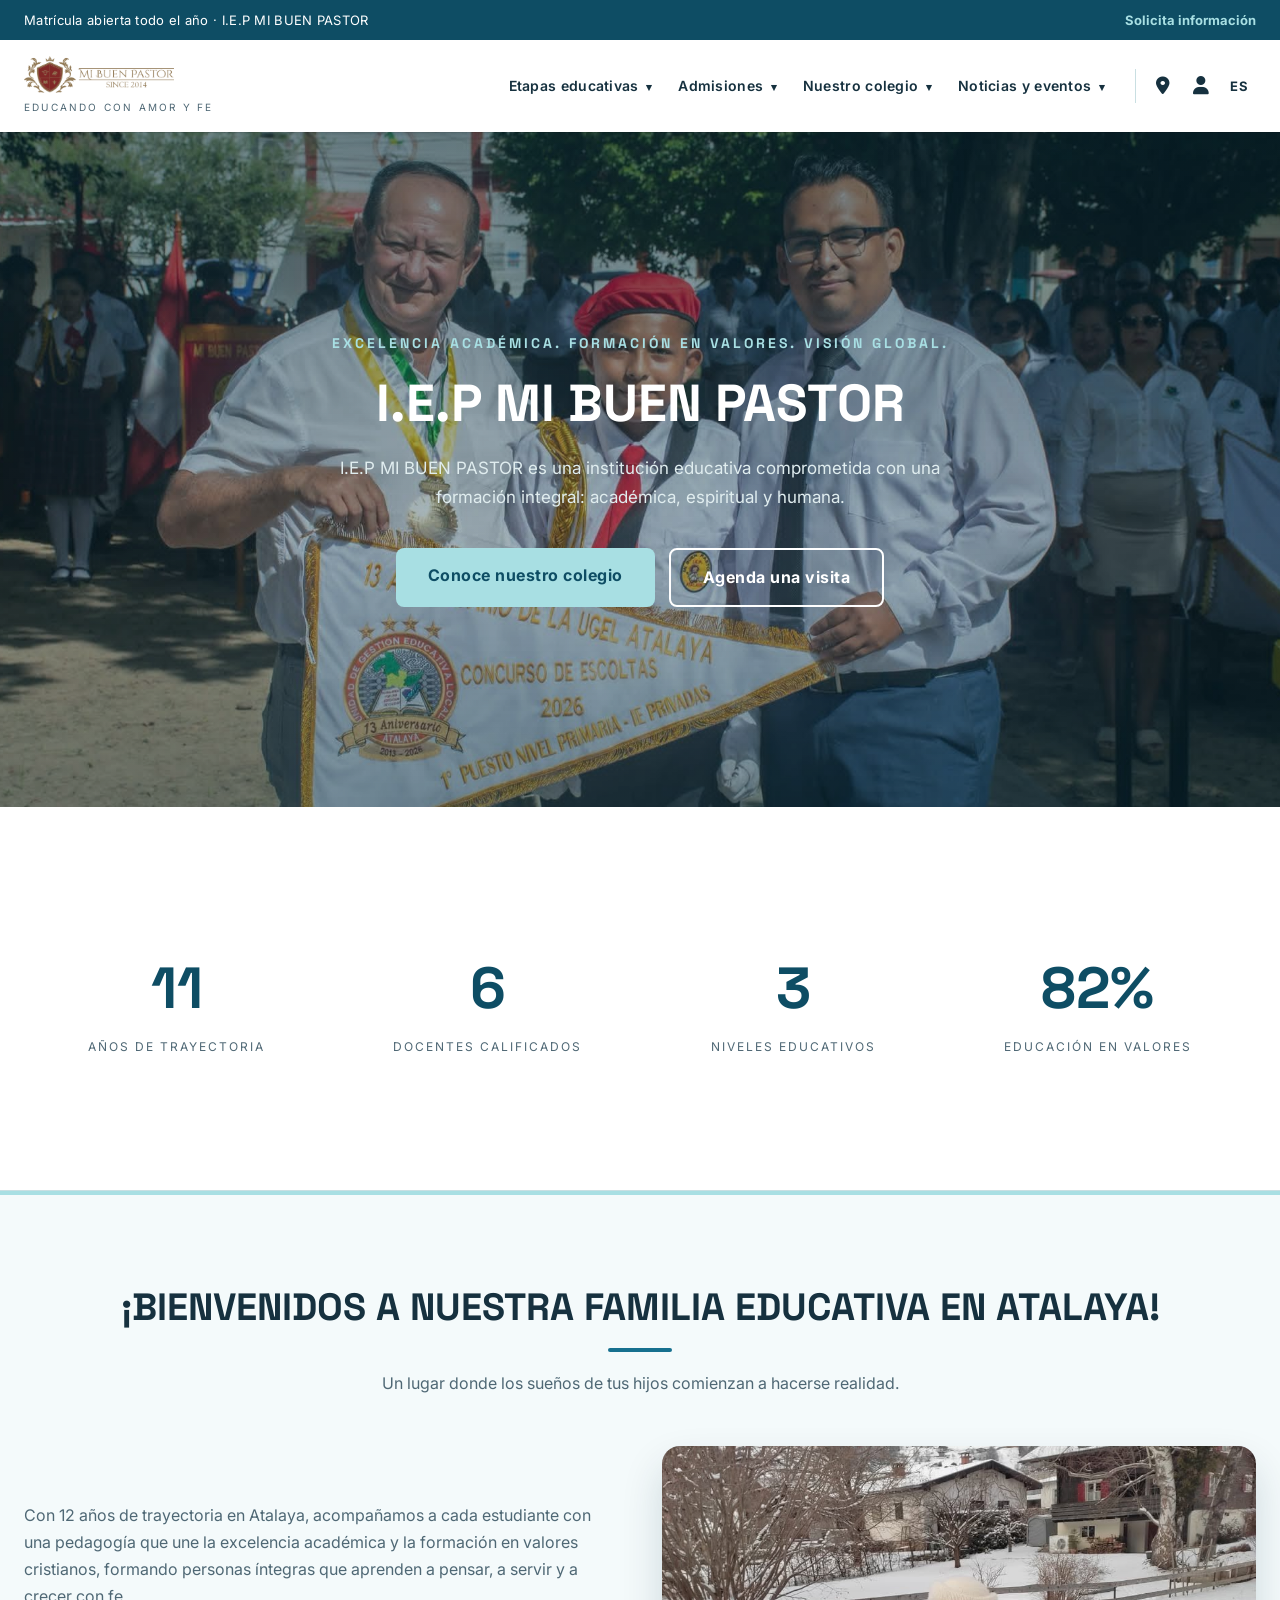
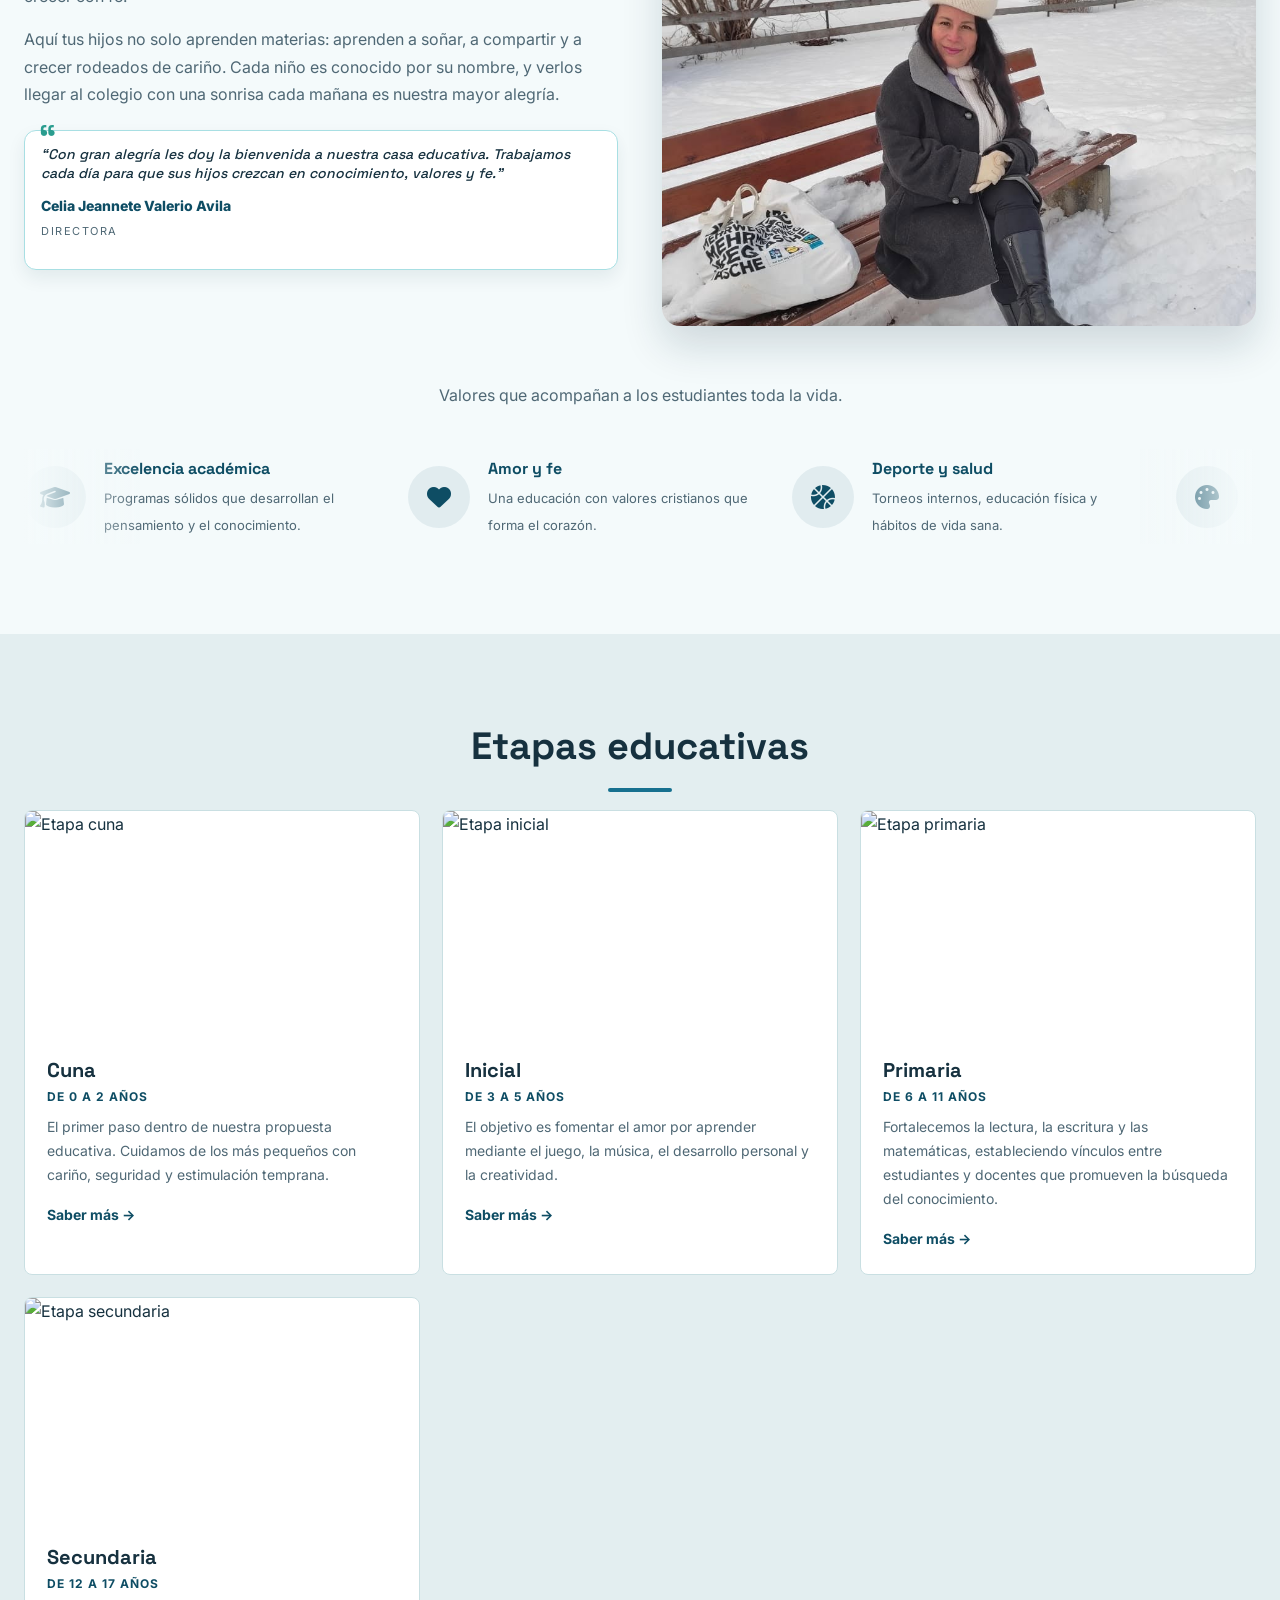
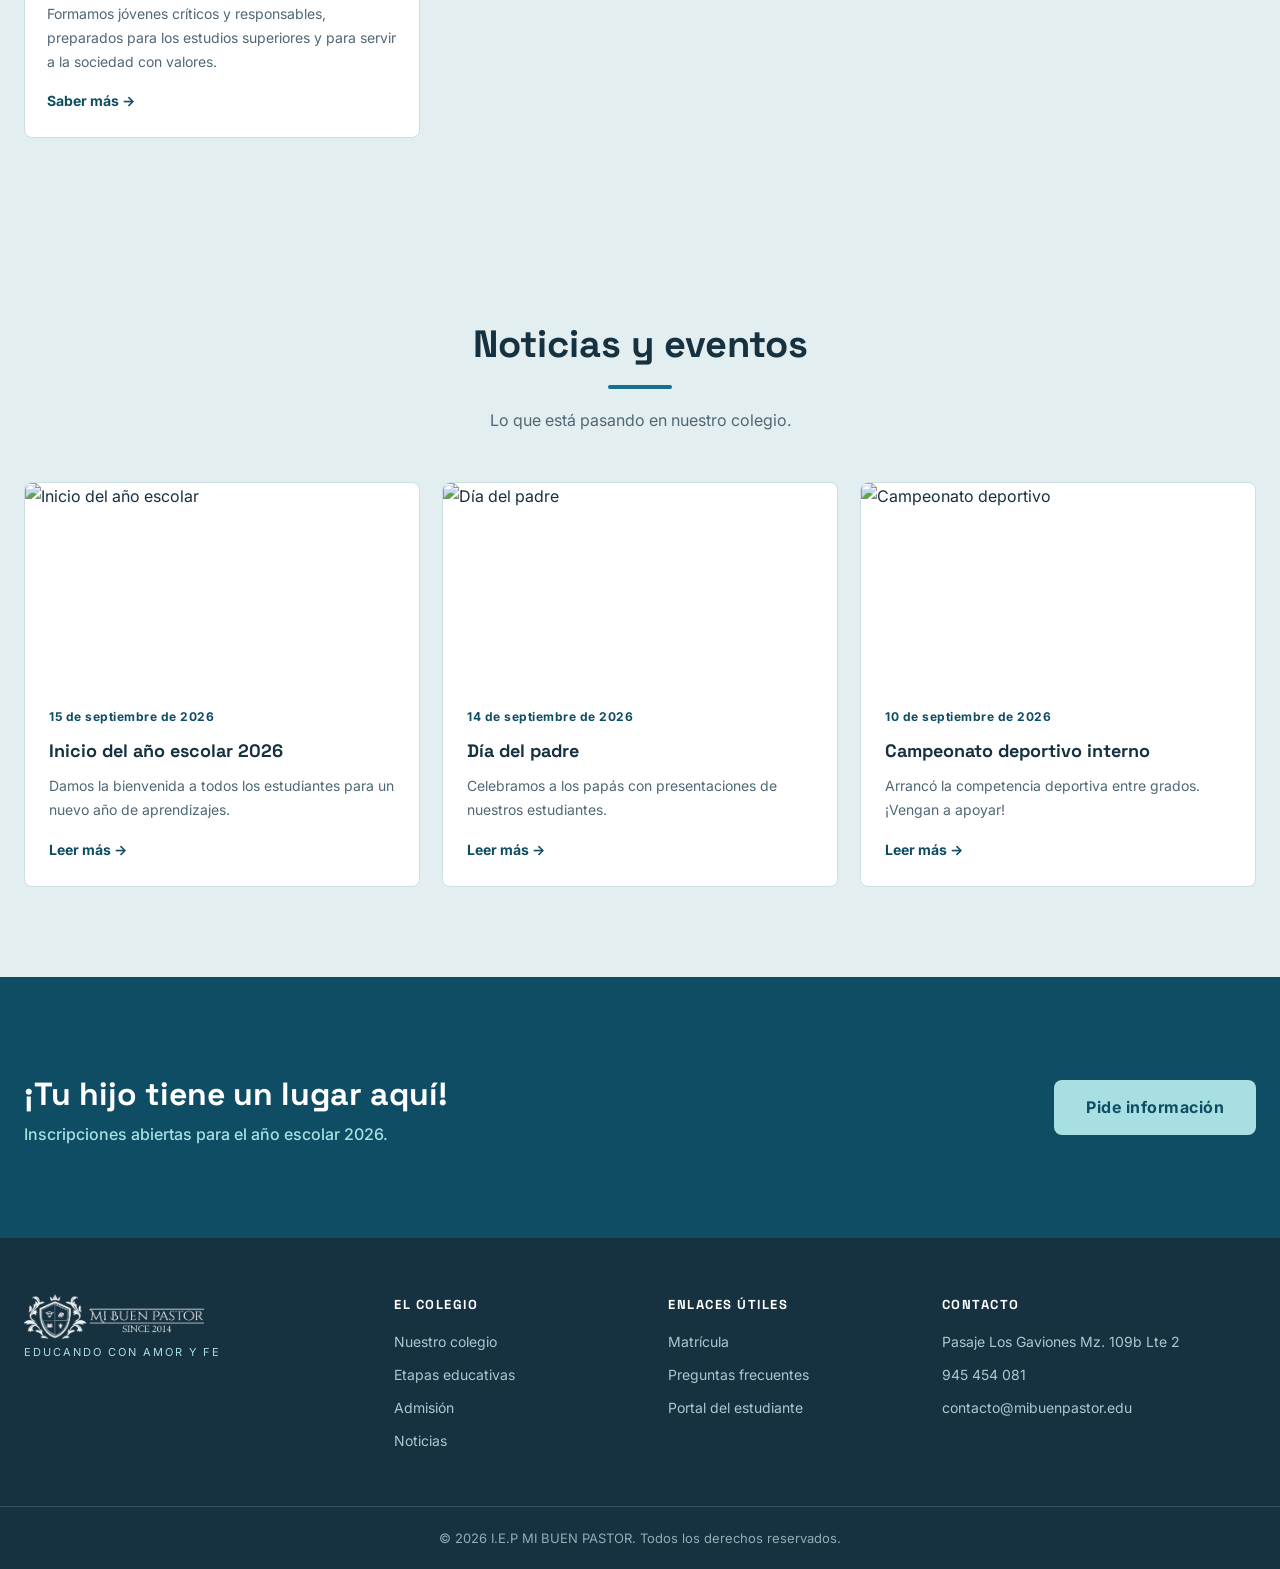
==== commit cddee76d: "Quitar subtítulo e intro de la sección Etapas educativas" ====
--- a/index.html
+++ b/index.html
@@ -228,14 +228,6 @@
   <section id="etapas" class="seccion-gris">
     <div class="container">
       <h2 class="titulo-seccion" data-animar>Etapas educativas</h2>
-      <p class="subtitulo">Acompañamos a cada estudiante desde sus primeros pasos hasta la secundaria.</p>
-
-      <p class="intro-etapas">
-        La I.E.P MI BUEN PASTOR ofrece una formación académica integral en todas sus
-        etapas, uniendo el currículo nacional con una sólida educación en valores
-        cristianos. Cada nivel está pensado para que los estudiantes desarrollen sus
-        habilidades, fortalezcan su fe y se preparen para los desafíos del futuro.
-      </p>
 
       <div class="etapas-grid grid-animada" data-animar style="--a:1">
         <div class="etapa">
--- a/style.css
+++ b/style.css
@@ -468,21 +468,21 @@
 /* Palabras de la directora dentro de la bienvenida */
 .palabras-directora {
   position: relative;
-  margin-top: 24px;
-  padding: 16px 18px 14px;
+  margin-top: 22px;
+  padding: 14px 16px 12px;
   background: var(--blanco);
   border: 1.5px solid var(--espuma);
-  border-radius: 14px;
-  box-shadow: 0 10px 22px var(--sombra);
+  border-radius: 12px;
+  box-shadow: 0 8px 18px var(--sombra);
 }
 
 .palabras-directora::before {
   content: "\201C";
   position: absolute;
-  top: -12px;
-  left: 16px;
+  top: -10px;
+  left: 14px;
   font-family: "Space Grotesk", sans-serif;
-  font-size: 40px;
+  font-size: 34px;
   line-height: 1;
   font-weight: 800;
   color: var(--aguamarina);
@@ -491,23 +491,23 @@
 .palabras-directora .directora-cita {
   font-family: "Space Grotesk", sans-serif;
   font-style: italic;
-  font-size: 15px;
+  font-size: 14px;
   font-weight: 500;
-  line-height: 1.45;
+  line-height: 1.4;
   color: var(--tinta);
-  margin-bottom: 12px;
+  margin-bottom: 10px;
 }
 
 .palabras-directora .directora-firma {
   font-weight: 800;
   color: var(--marino);
-  font-size: 17px;
-  margin-bottom: 4px;
+  font-size: 14px;
+  margin-bottom: 3px;
 }
 
 .palabras-directora .directora-cargo {
-  font-size: 12px;
-  letter-spacing: 2px;
+  font-size: 11px;
+  letter-spacing: 1.5px;
   text-transform: uppercase;
   color: #4F6875;
 }
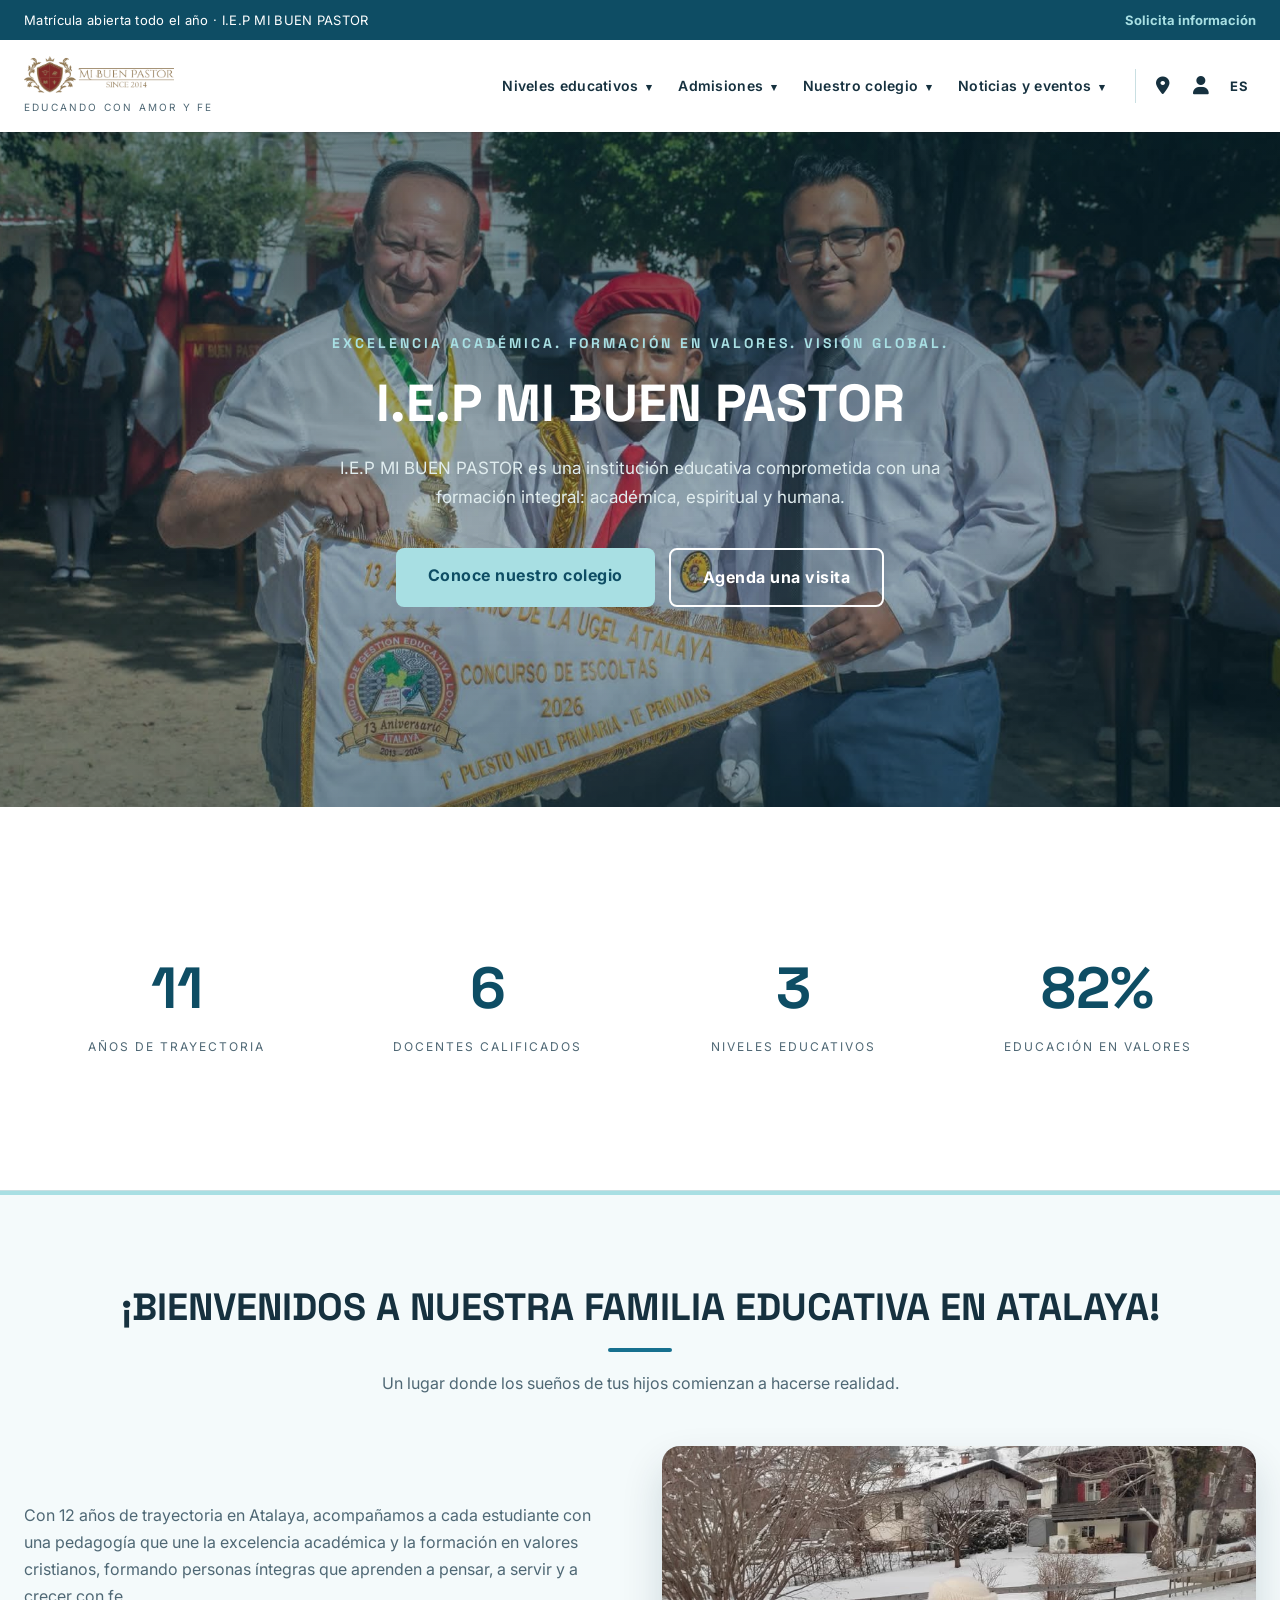
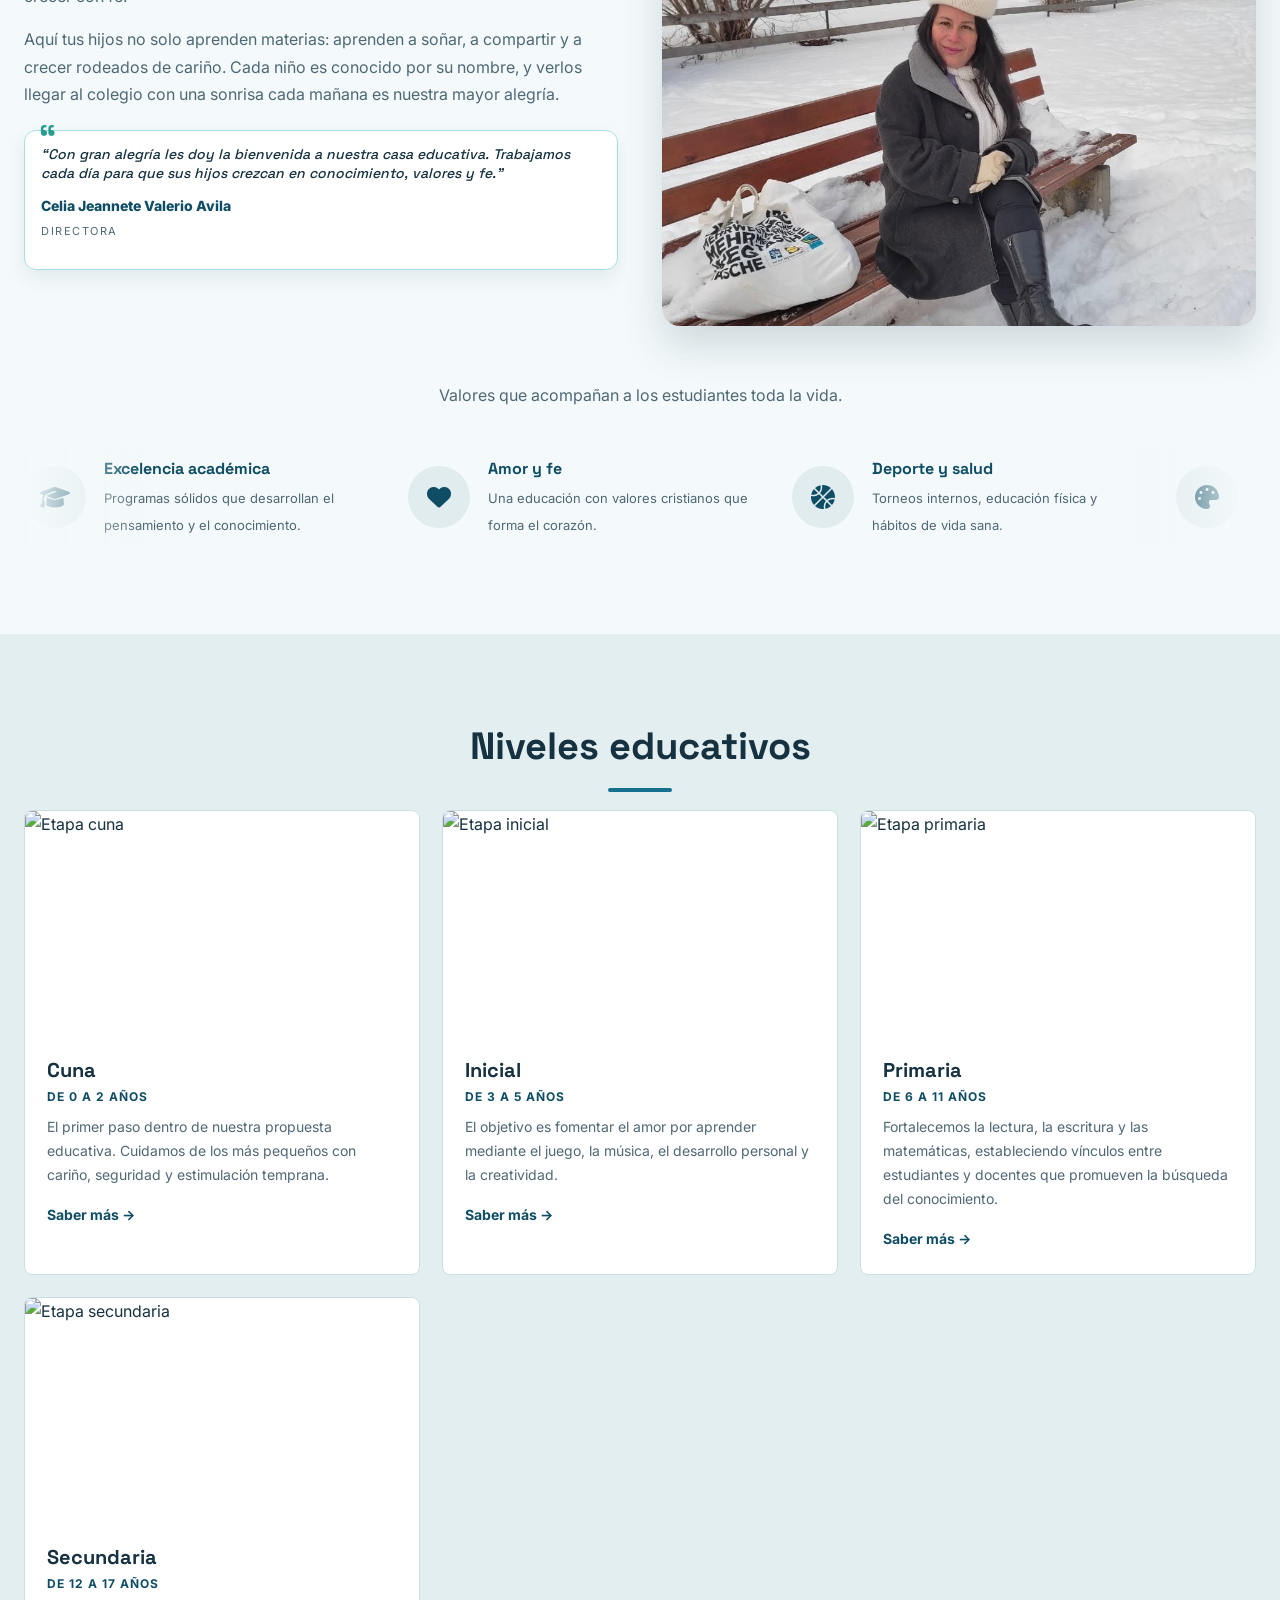
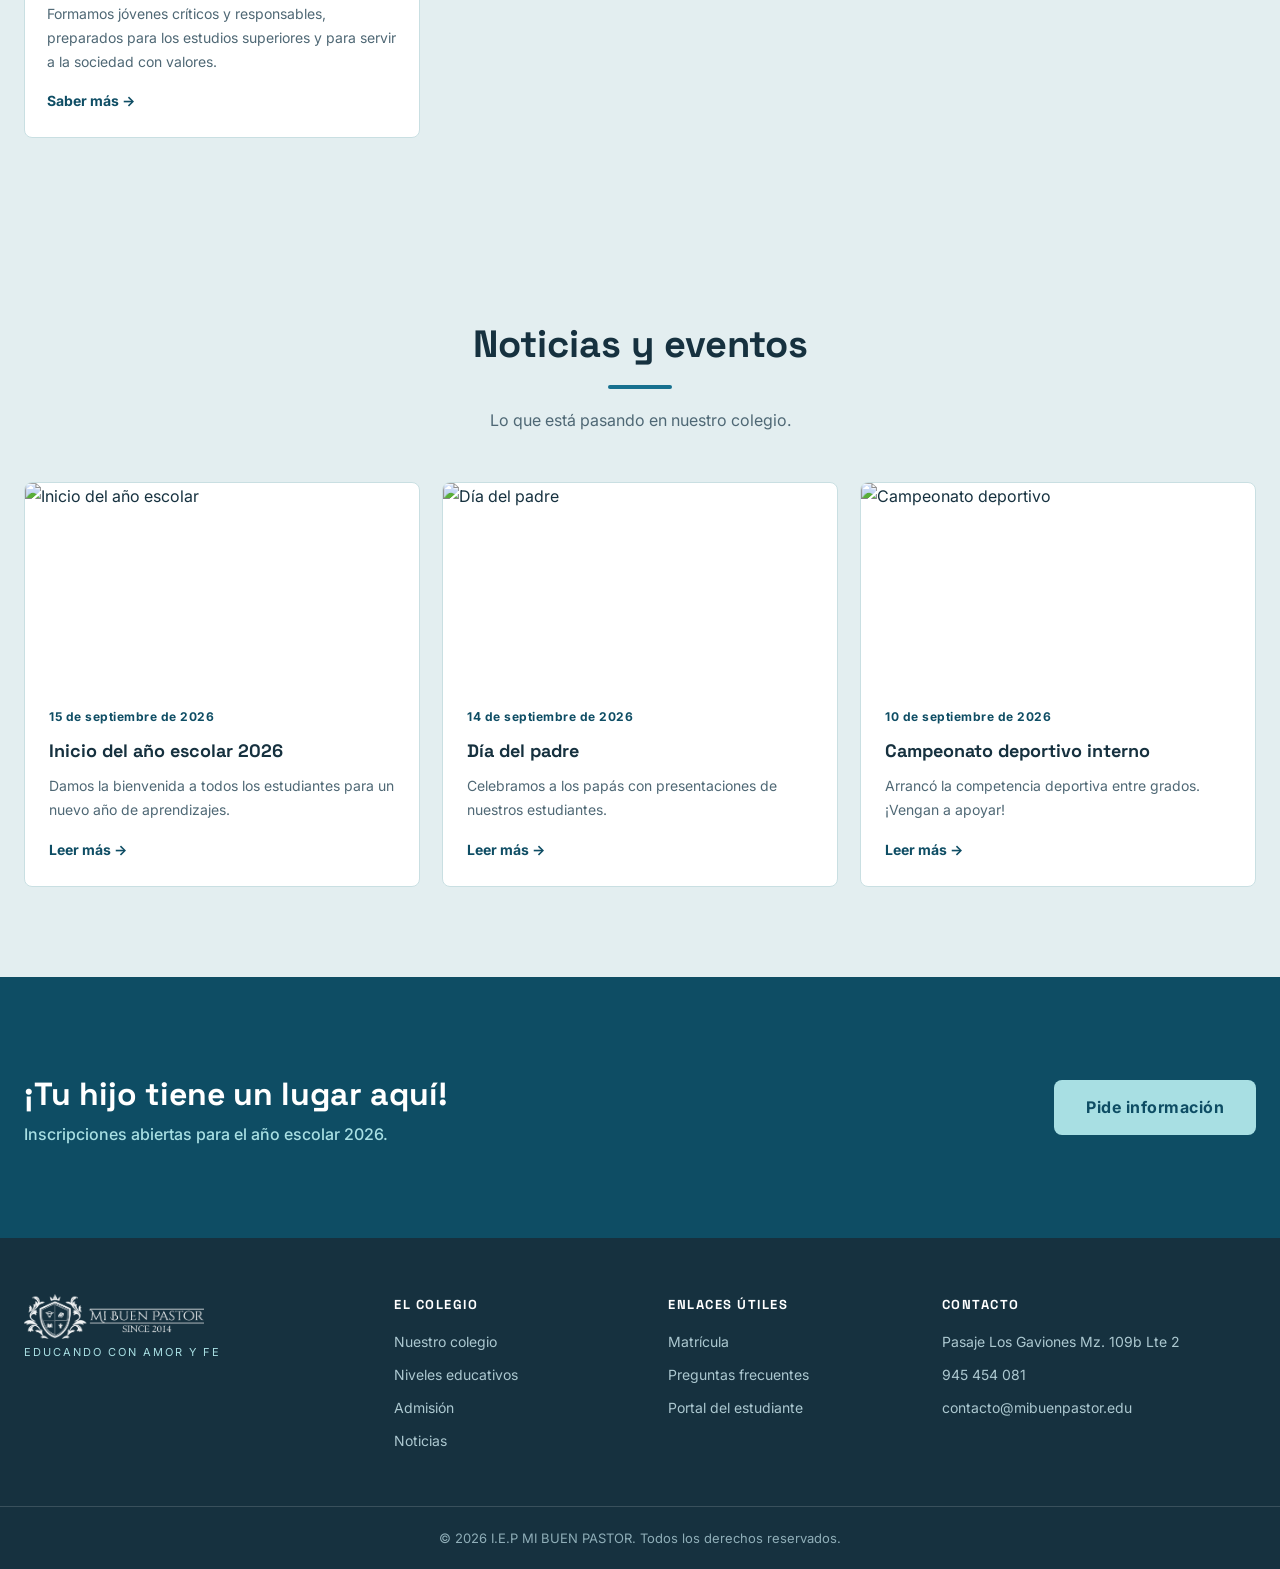
==== commit 68e2dfe8: "Renombrar 'Etapas educativas' a 'Niveles educativos'" ====
--- a/index.html
+++ b/index.html
@@ -39,7 +39,7 @@
       <nav class="menu" id="menu">
         <ul class="menu-lista">
           <li class="con-desplegable">
-            <a href="#etapas">Etapas educativas <span class="flecha">▾</span></a>
+            <a href="#etapas">Niveles educativos <span class="flecha">▾</span></a>
             <div class="desplegable">
               <a href="cuna.html">Cuna <small>De 0 a 2 años</small></a>
               <a href="inicial.html">Inicial <small>De 3 a 5 años</small></a>
@@ -224,10 +224,10 @@
     </div>
   </section>
 
-  <!-- Etapas educativas -->
+  <!-- Niveles educativos -->
   <section id="etapas" class="seccion-gris">
     <div class="container">
-      <h2 class="titulo-seccion" data-animar>Etapas educativas</h2>
+      <h2 class="titulo-seccion" data-animar>Niveles educativos</h2>
 
       <div class="etapas-grid grid-animada" data-animar style="--a:1">
         <div class="etapa">
@@ -329,7 +329,7 @@
       <div class="footer-col">
         <h4>El colegio</h4>
         <a href="#colegio">Nuestro colegio</a>
-        <a href="#etapas">Etapas educativas</a>
+        <a href="#etapas">Niveles educativos</a>
         <a href="admision.html">Admisión</a>
         <a href="#noticias">Noticias</a>
       </div>
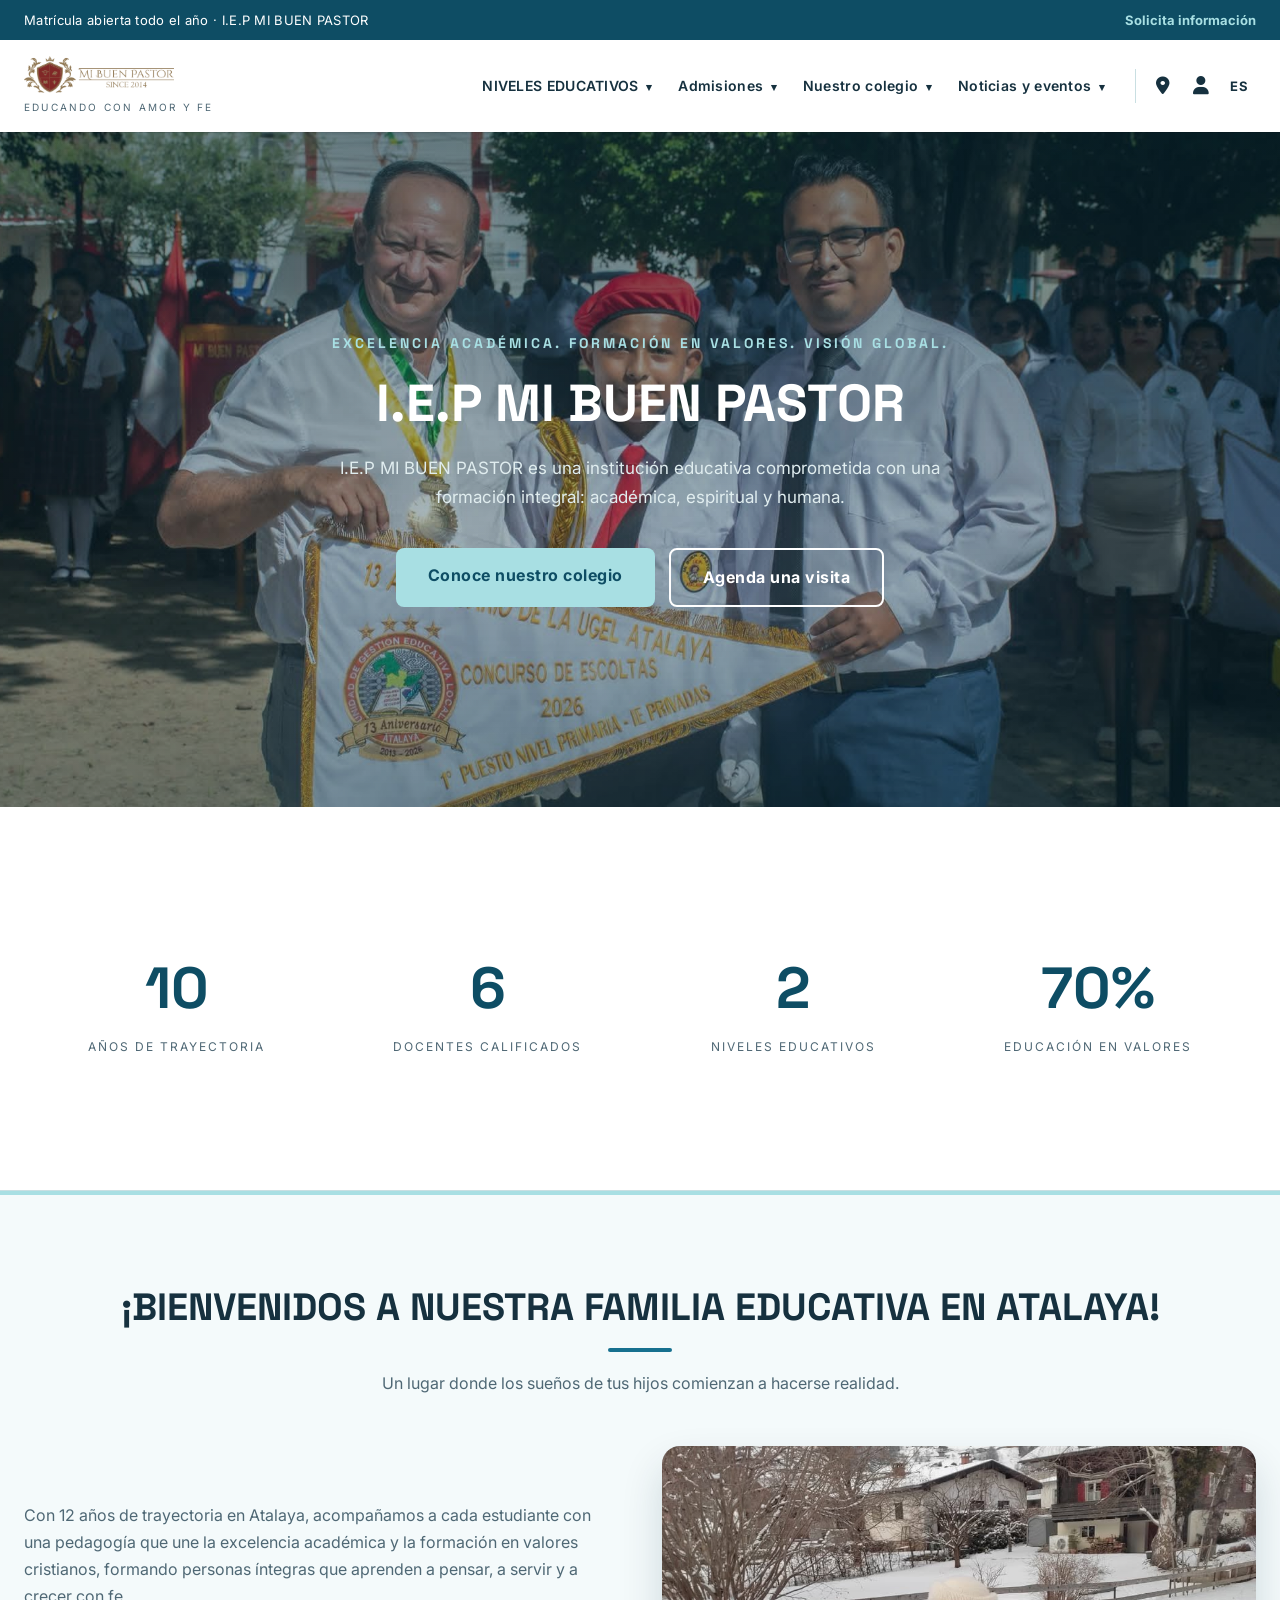
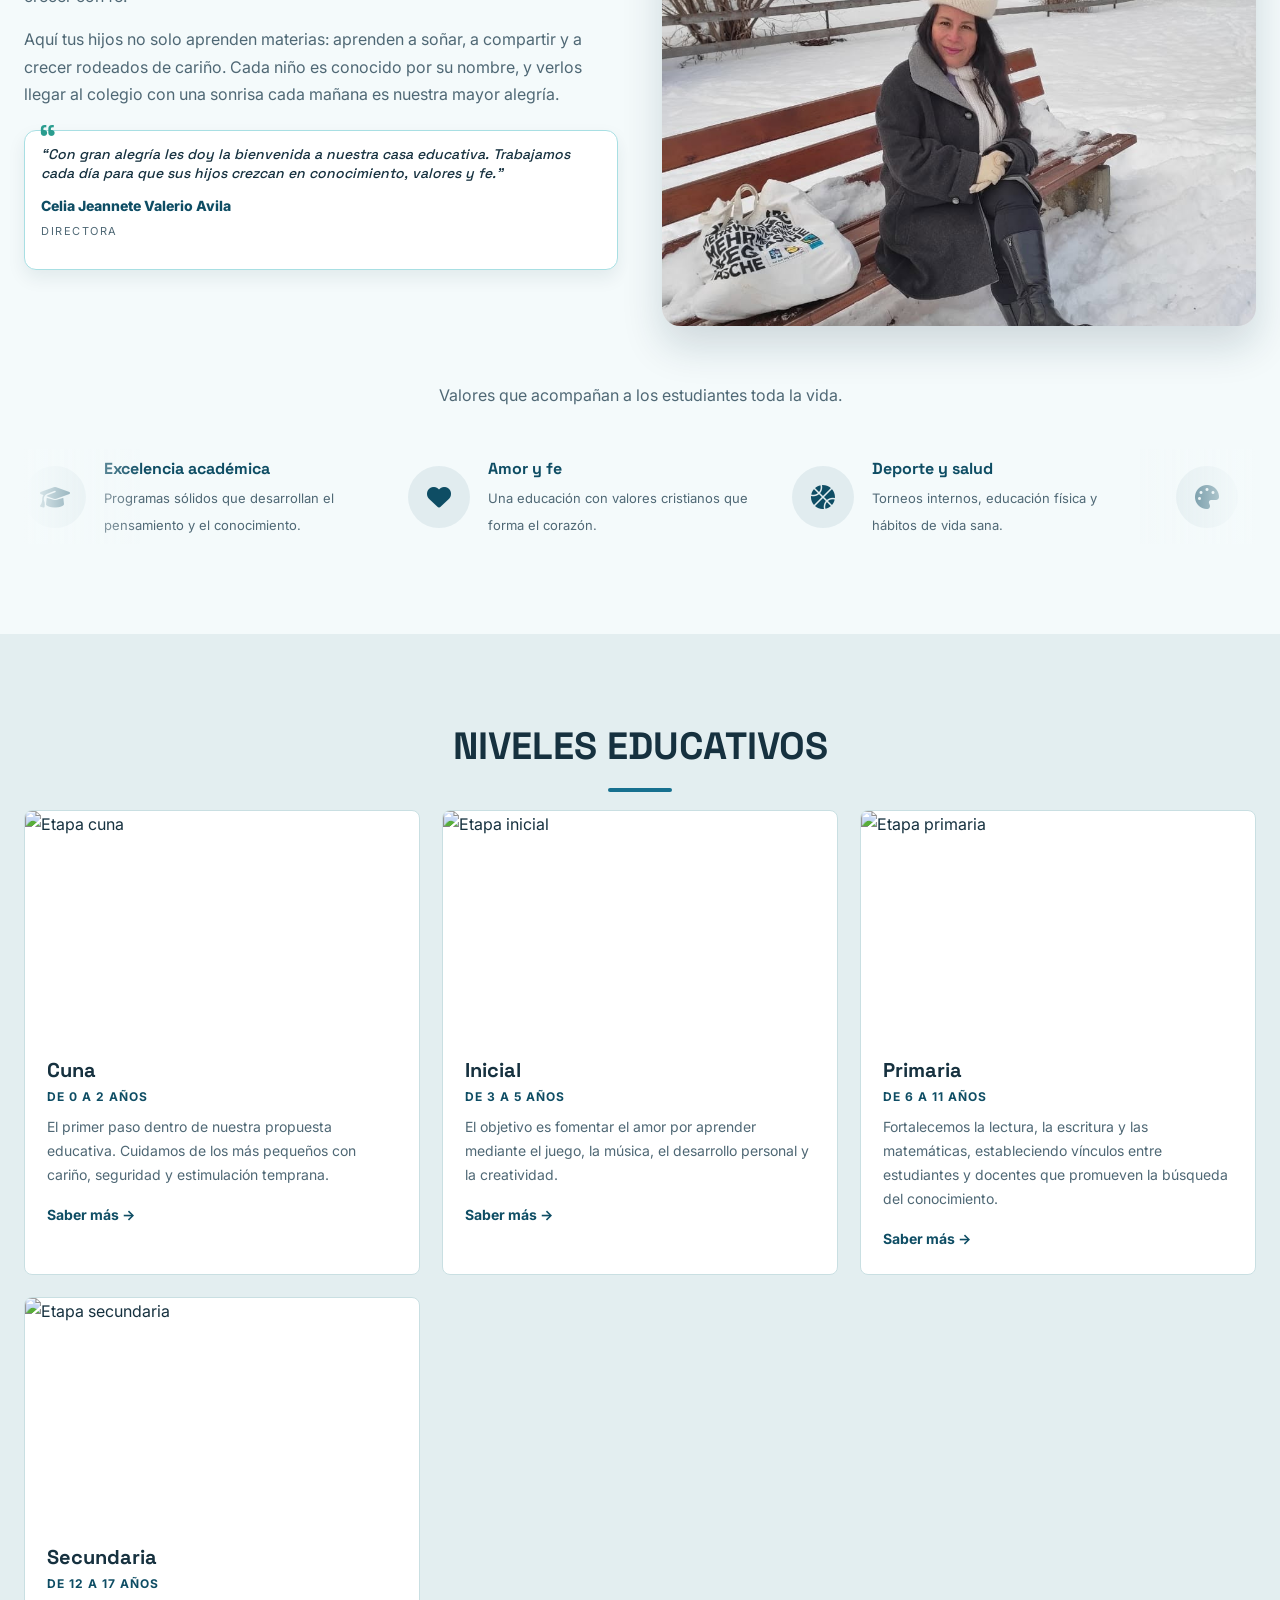
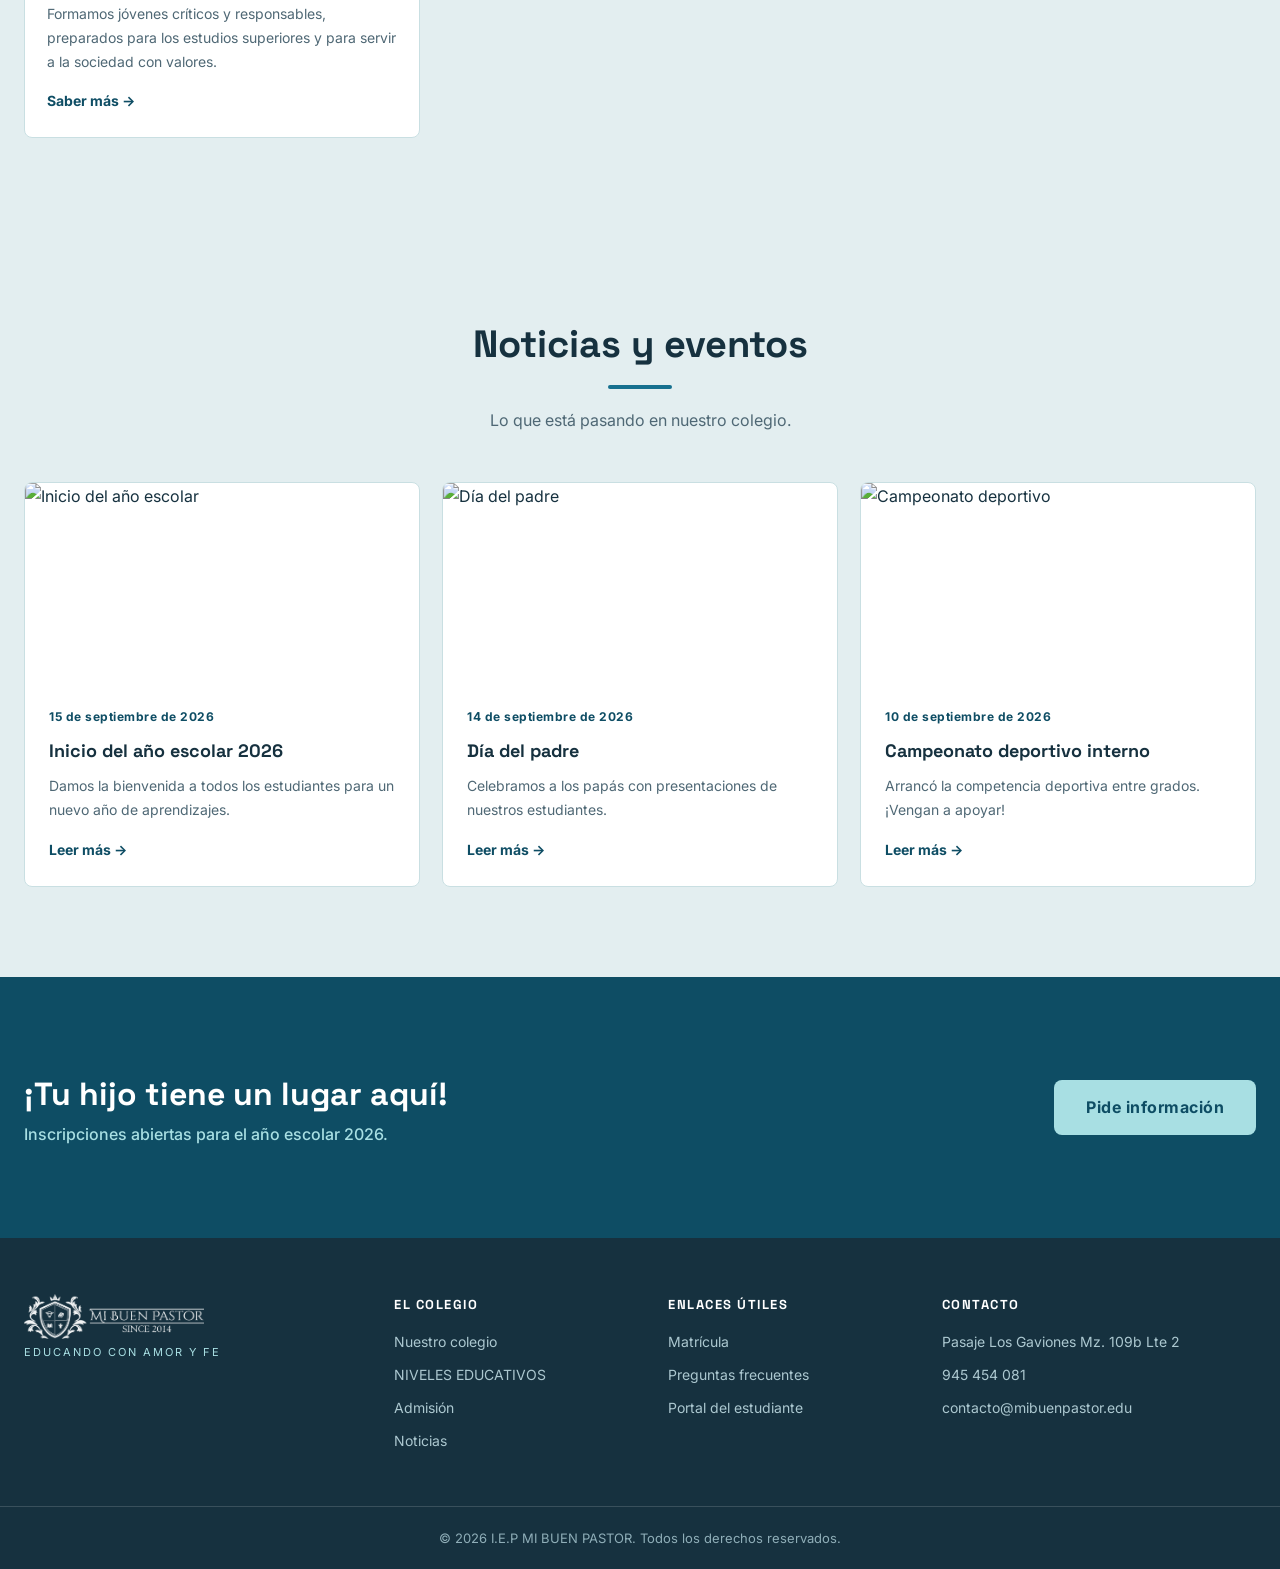
==== commit b3040e03: "Mostrar 'NIVELES EDUCATIVOS' en mayúsculas" ====
--- a/index.html
+++ b/index.html
@@ -39,7 +39,7 @@
       <nav class="menu" id="menu">
         <ul class="menu-lista">
           <li class="con-desplegable">
-            <a href="#etapas">Niveles educativos <span class="flecha">▾</span></a>
+            <a href="#etapas">NIVELES EDUCATIVOS <span class="flecha">▾</span></a>
             <div class="desplegable">
               <a href="cuna.html">Cuna <small>De 0 a 2 años</small></a>
               <a href="inicial.html">Inicial <small>De 3 a 5 años</small></a>
@@ -109,7 +109,7 @@
     <div class="container cinta-grid grid-animada" data-animar>
       <div class="cinta-item"><h3 class="contador" data-valor="12">0</h3><p>Años de trayectoria</p></div>
       <div class="cinta-item"><h3 class="contador" data-valor="7">0</h3><p>Docentes calificados</p></div>
-      <div class="cinta-item"><h3 class="contador" data-valor="3">0</h3><p>Niveles educativos</p></div>
+      <div class="cinta-item"><h3 class="contador" data-valor="3">0</h3><p>NIVELES EDUCATIVOS</p></div>
       <div class="cinta-item"><h3 class="contador" data-valor="100" data-sufijo="%">0</h3><p>Educación en valores</p></div>
     </div>
   </section>
@@ -224,10 +224,10 @@
     </div>
   </section>
 
-  <!-- Niveles educativos -->
+  <!-- NIVELES EDUCATIVOS -->
   <section id="etapas" class="seccion-gris">
     <div class="container">
-      <h2 class="titulo-seccion" data-animar>Niveles educativos</h2>
+      <h2 class="titulo-seccion" data-animar>NIVELES EDUCATIVOS</h2>
 
       <div class="etapas-grid grid-animada" data-animar style="--a:1">
         <div class="etapa">
@@ -329,7 +329,7 @@
       <div class="footer-col">
         <h4>El colegio</h4>
         <a href="#colegio">Nuestro colegio</a>
-        <a href="#etapas">Niveles educativos</a>
+        <a href="#etapas">NIVELES EDUCATIVOS</a>
         <a href="admision.html">Admisión</a>
         <a href="#noticias">Noticias</a>
       </div>
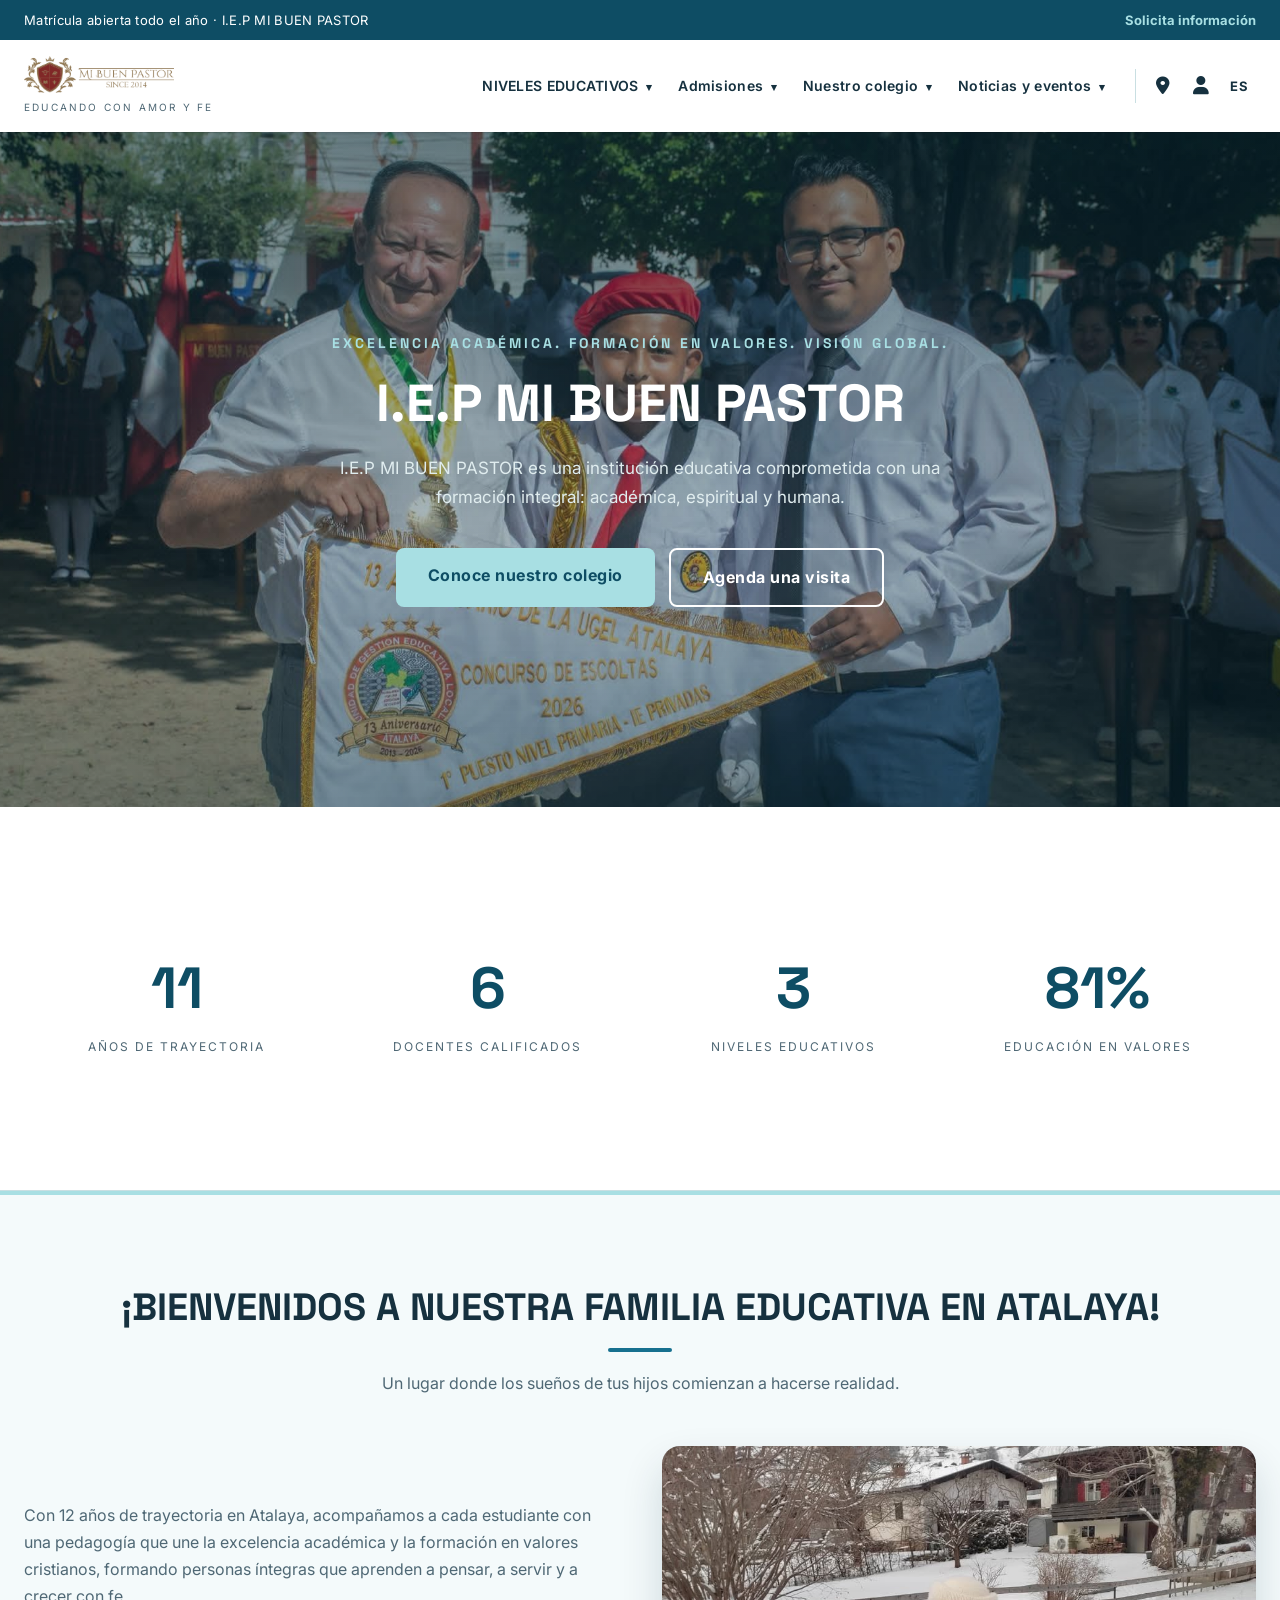
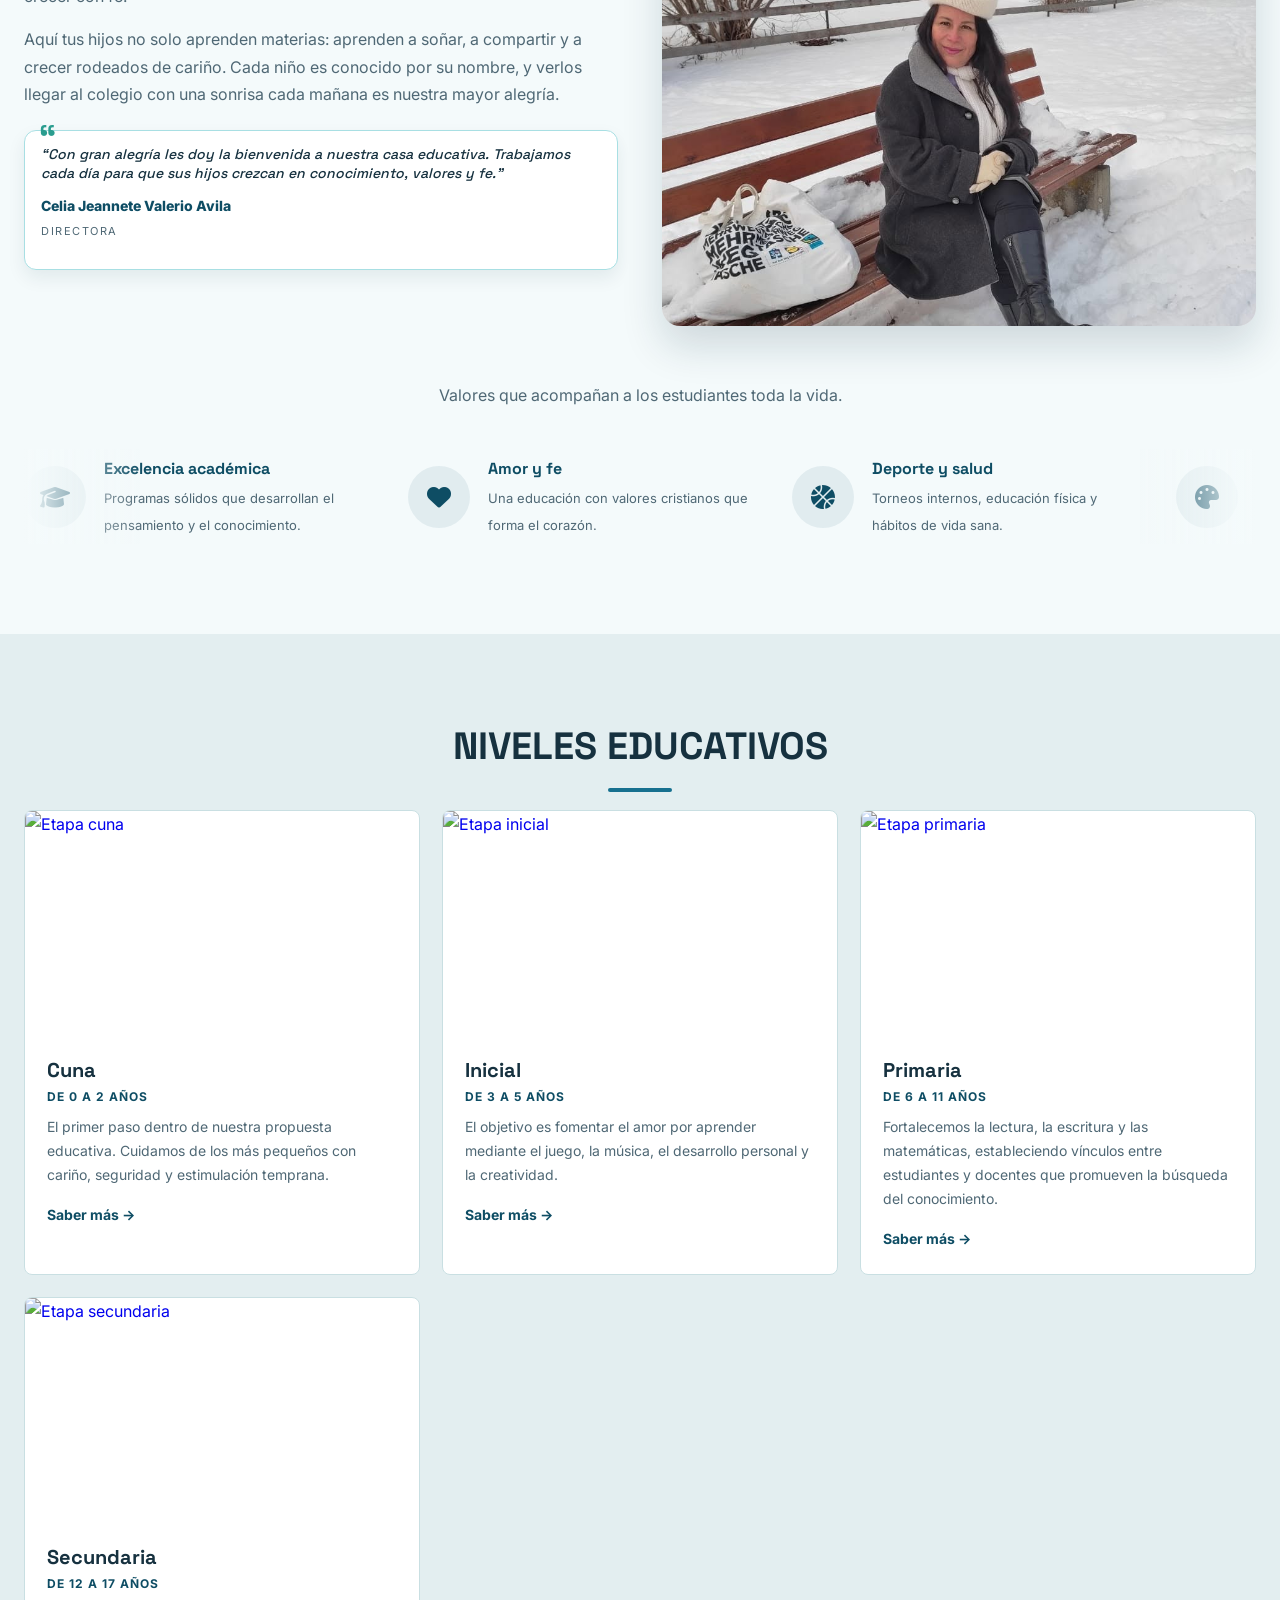
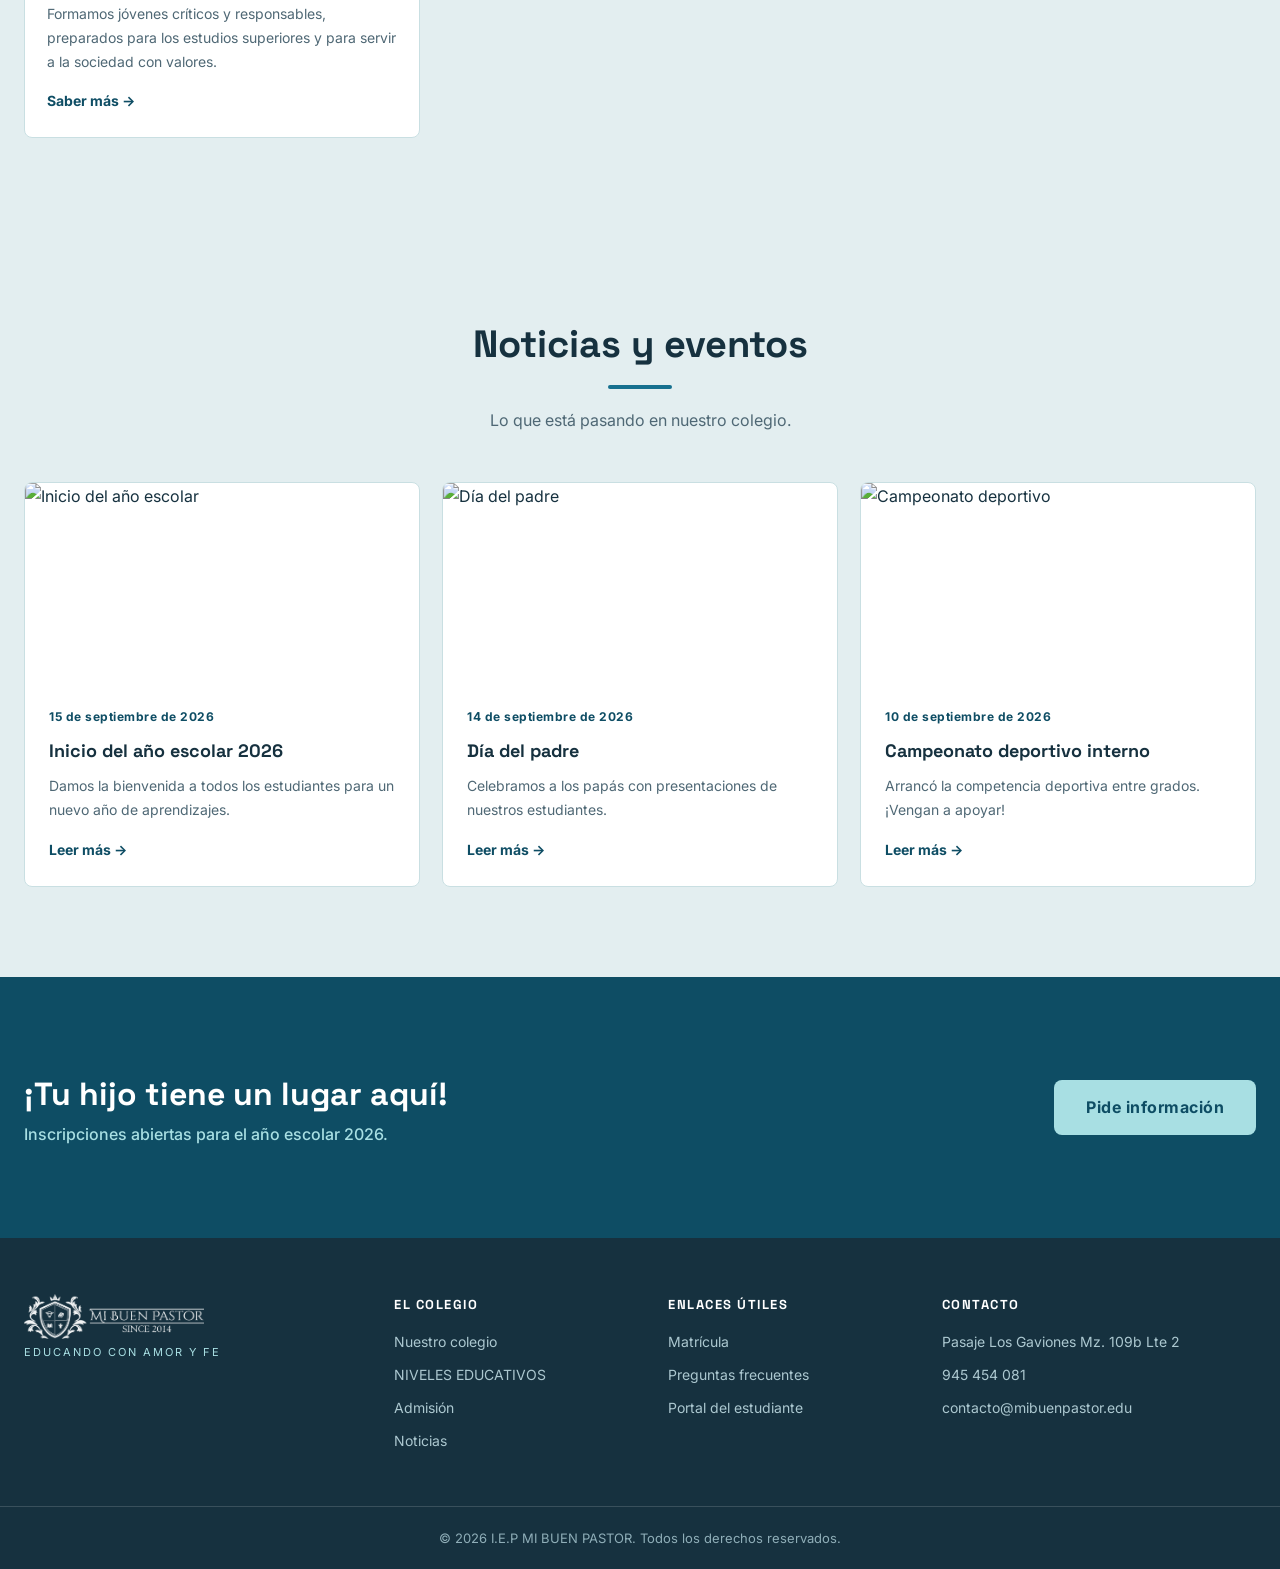
==== commit 27646a86: "Hacer clicable la imagen de cada tarjeta de nivel educativo" ====
--- a/index.html
+++ b/index.html
@@ -231,7 +231,7 @@
 
       <div class="etapas-grid grid-animada" data-animar style="--a:1">
         <div class="etapa">
-          <img src="https://images.unsplash.com/photo-1503454537195-1dcabb73ffb9?w=800&q=80" alt="Etapa cuna" class="etapa-imagen">
+          <a href="cuna.html"><img src="https://images.unsplash.com/photo-1503454537195-1dcabb73ffb9?w=800&q=80" alt="Etapa cuna" class="etapa-imagen"></a>
           <div class="etapa-info">
             <h3>Cuna</h3>
             <p class="etapa-edad">De 0 a 2 años</p>
@@ -240,7 +240,7 @@
           </div>
         </div>
         <div class="etapa">
-          <img src="https://images.unsplash.com/photo-1546410531-bb4caa6b424d?w=800&q=80" alt="Etapa inicial" class="etapa-imagen">
+          <a href="inicial.html"><img src="https://images.unsplash.com/photo-1546410531-bb4caa6b424d?w=800&q=80" alt="Etapa inicial" class="etapa-imagen"></a>
           <div class="etapa-info">
             <h3>Inicial</h3>
             <p class="etapa-edad">De 3 a 5 años</p>
@@ -249,7 +249,7 @@
           </div>
         </div>
         <div class="etapa">
-          <img src="https://images.unsplash.com/photo-1580582932707-520aed937b7b?w=800&q=80" alt="Etapa primaria" class="etapa-imagen">
+          <a href="primaria.html"><img src="https://images.unsplash.com/photo-1580582932707-520aed937b7b?w=800&q=80" alt="Etapa primaria" class="etapa-imagen"></a>
           <div class="etapa-info">
             <h3>Primaria</h3>
             <p class="etapa-edad">De 6 a 11 años</p>
@@ -258,7 +258,7 @@
           </div>
         </div>
         <div class="etapa">
-          <img src="https://images.unsplash.com/photo-1509062522246-3755977927d7?w=800&q=80" alt="Etapa secundaria" class="etapa-imagen">
+          <a href="secundaria.html"><img src="https://images.unsplash.com/photo-1509062522246-3755977927d7?w=800&q=80" alt="Etapa secundaria" class="etapa-imagen"></a>
           <div class="etapa-info">
             <h3>Secundaria</h3>
             <p class="etapa-edad">De 12 a 17 años</p>
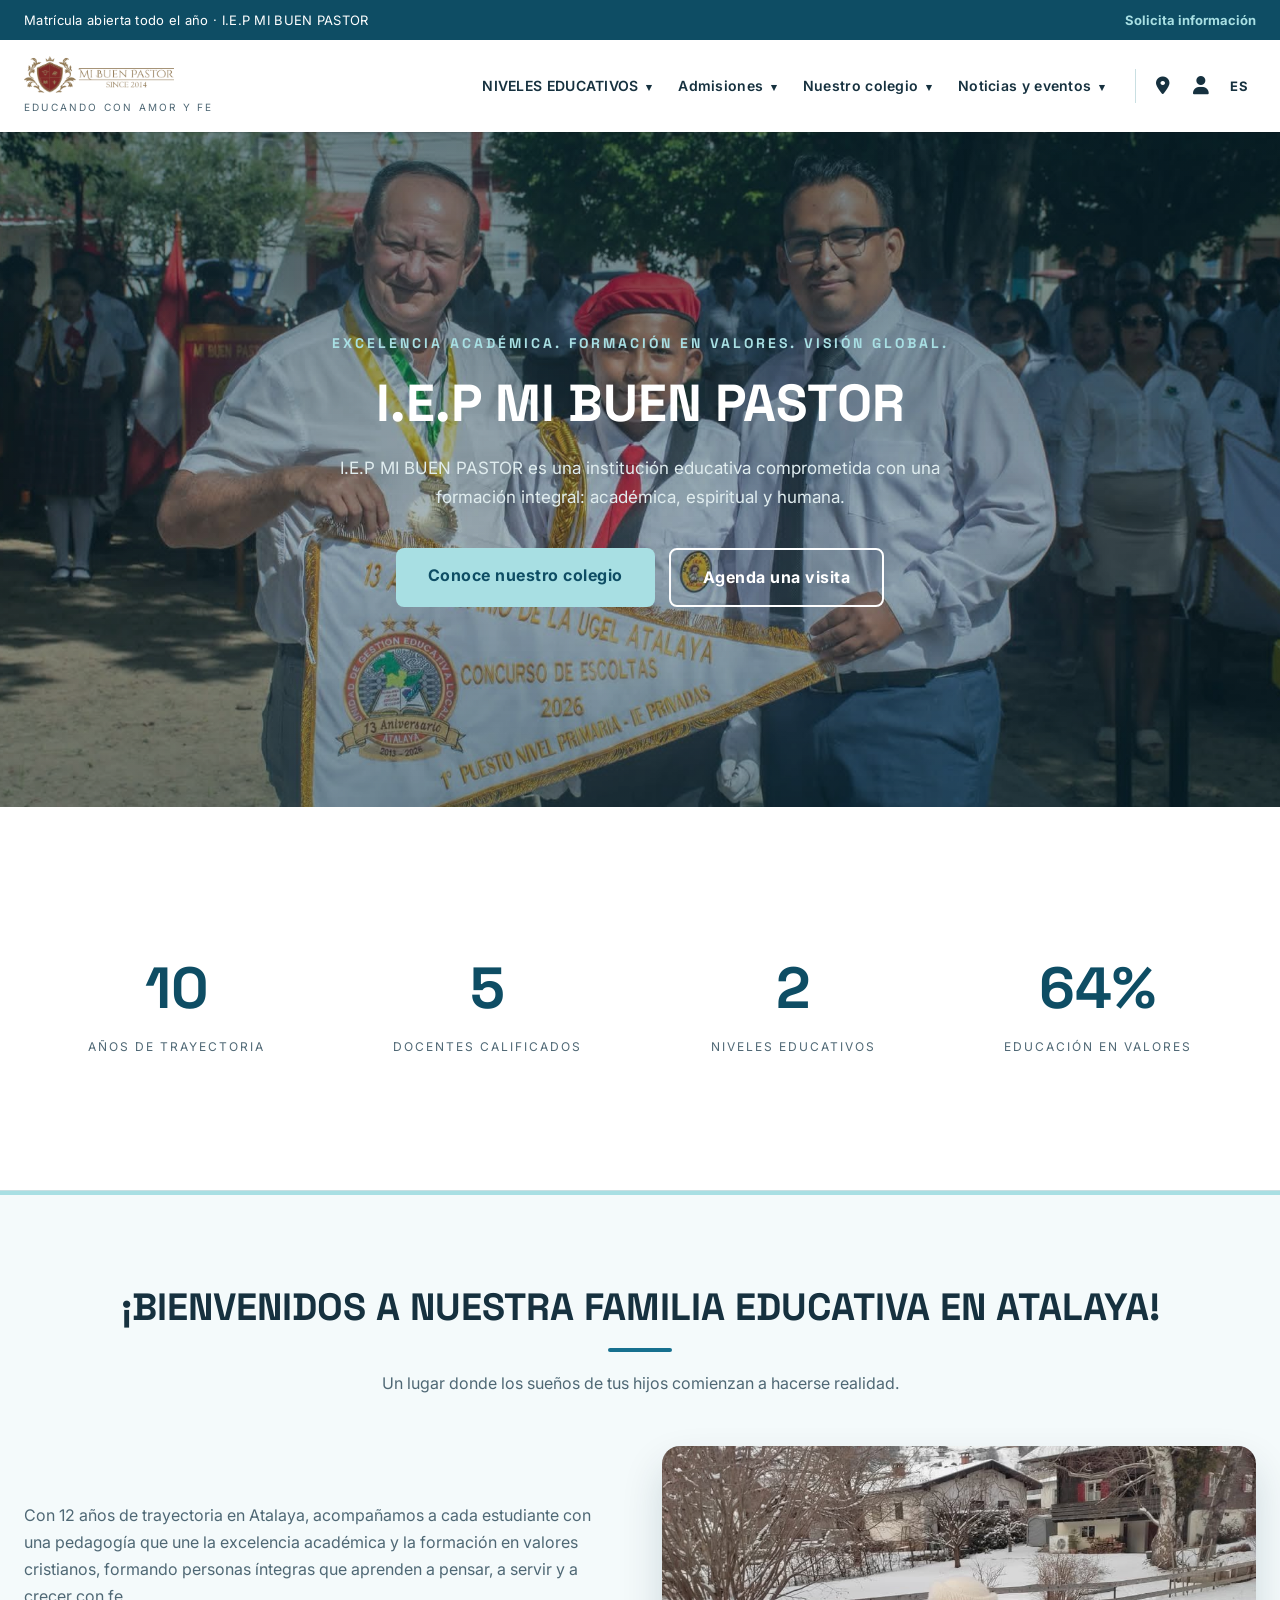
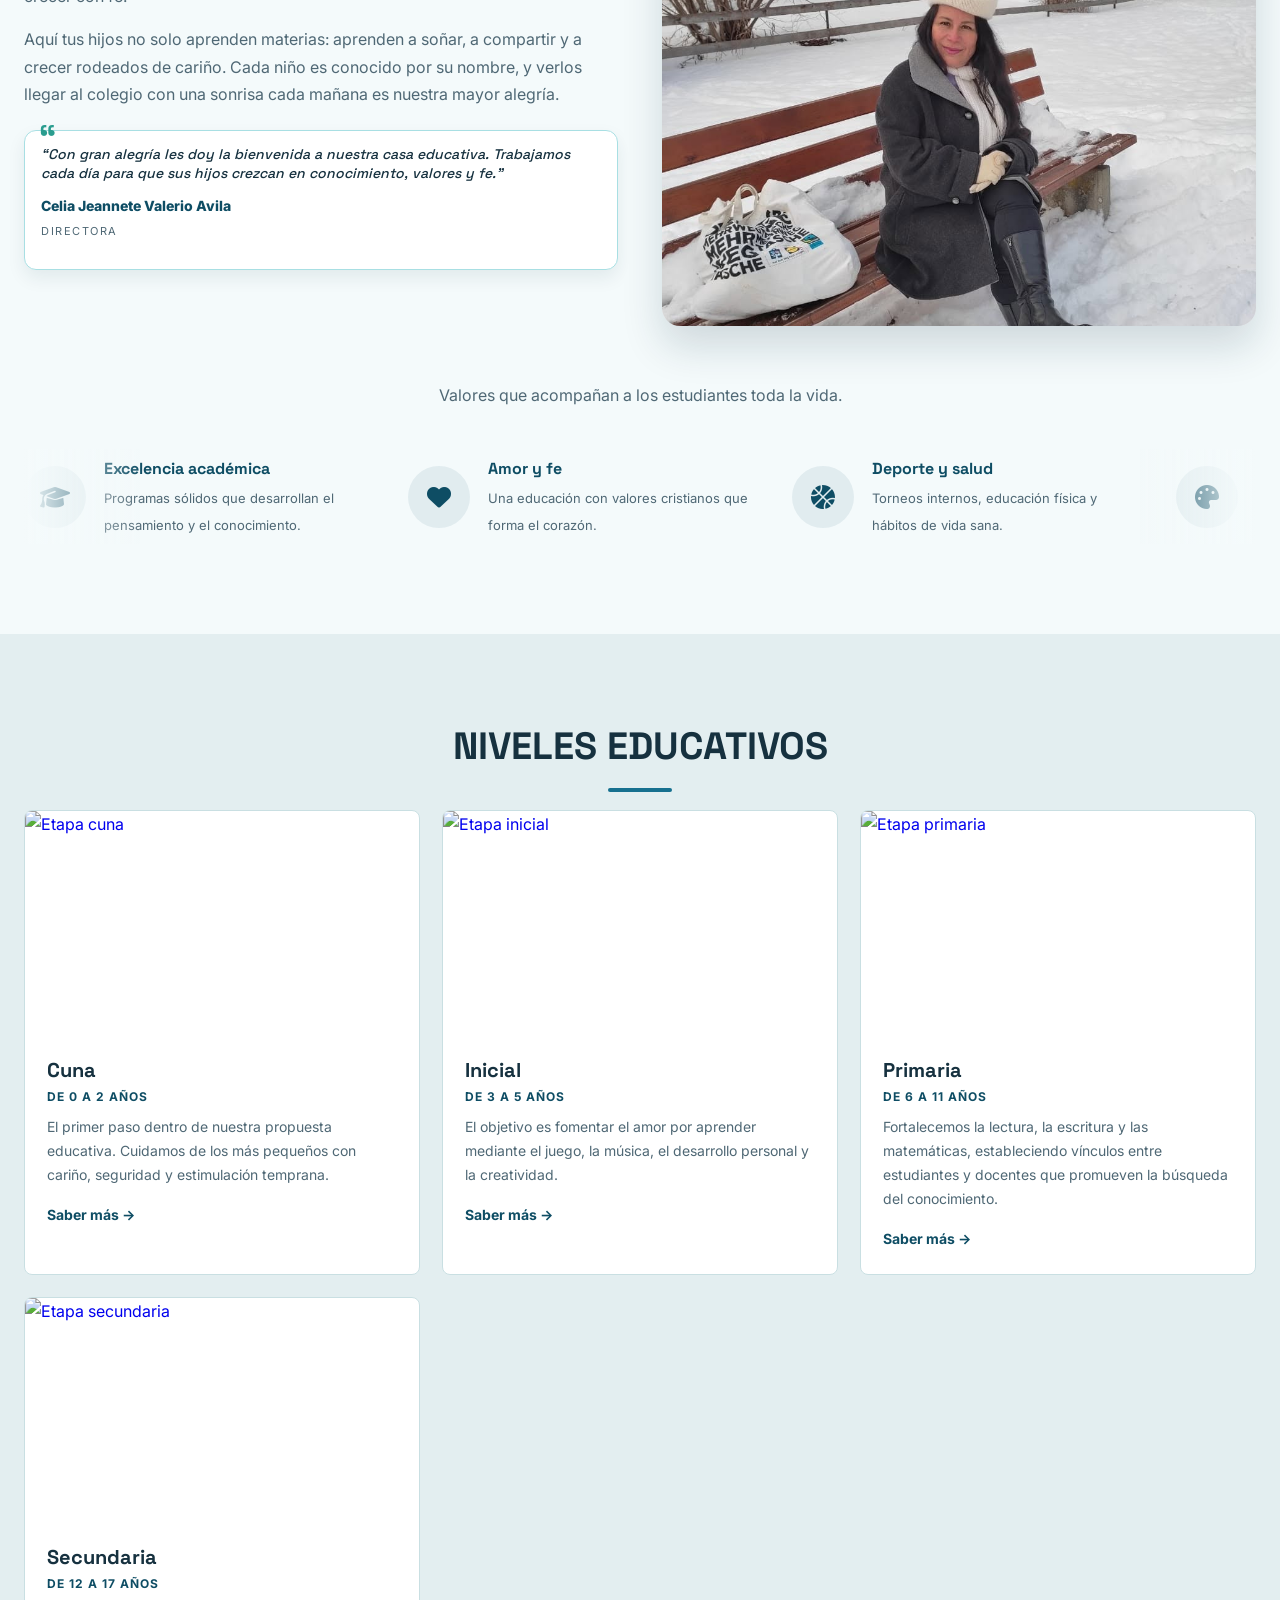
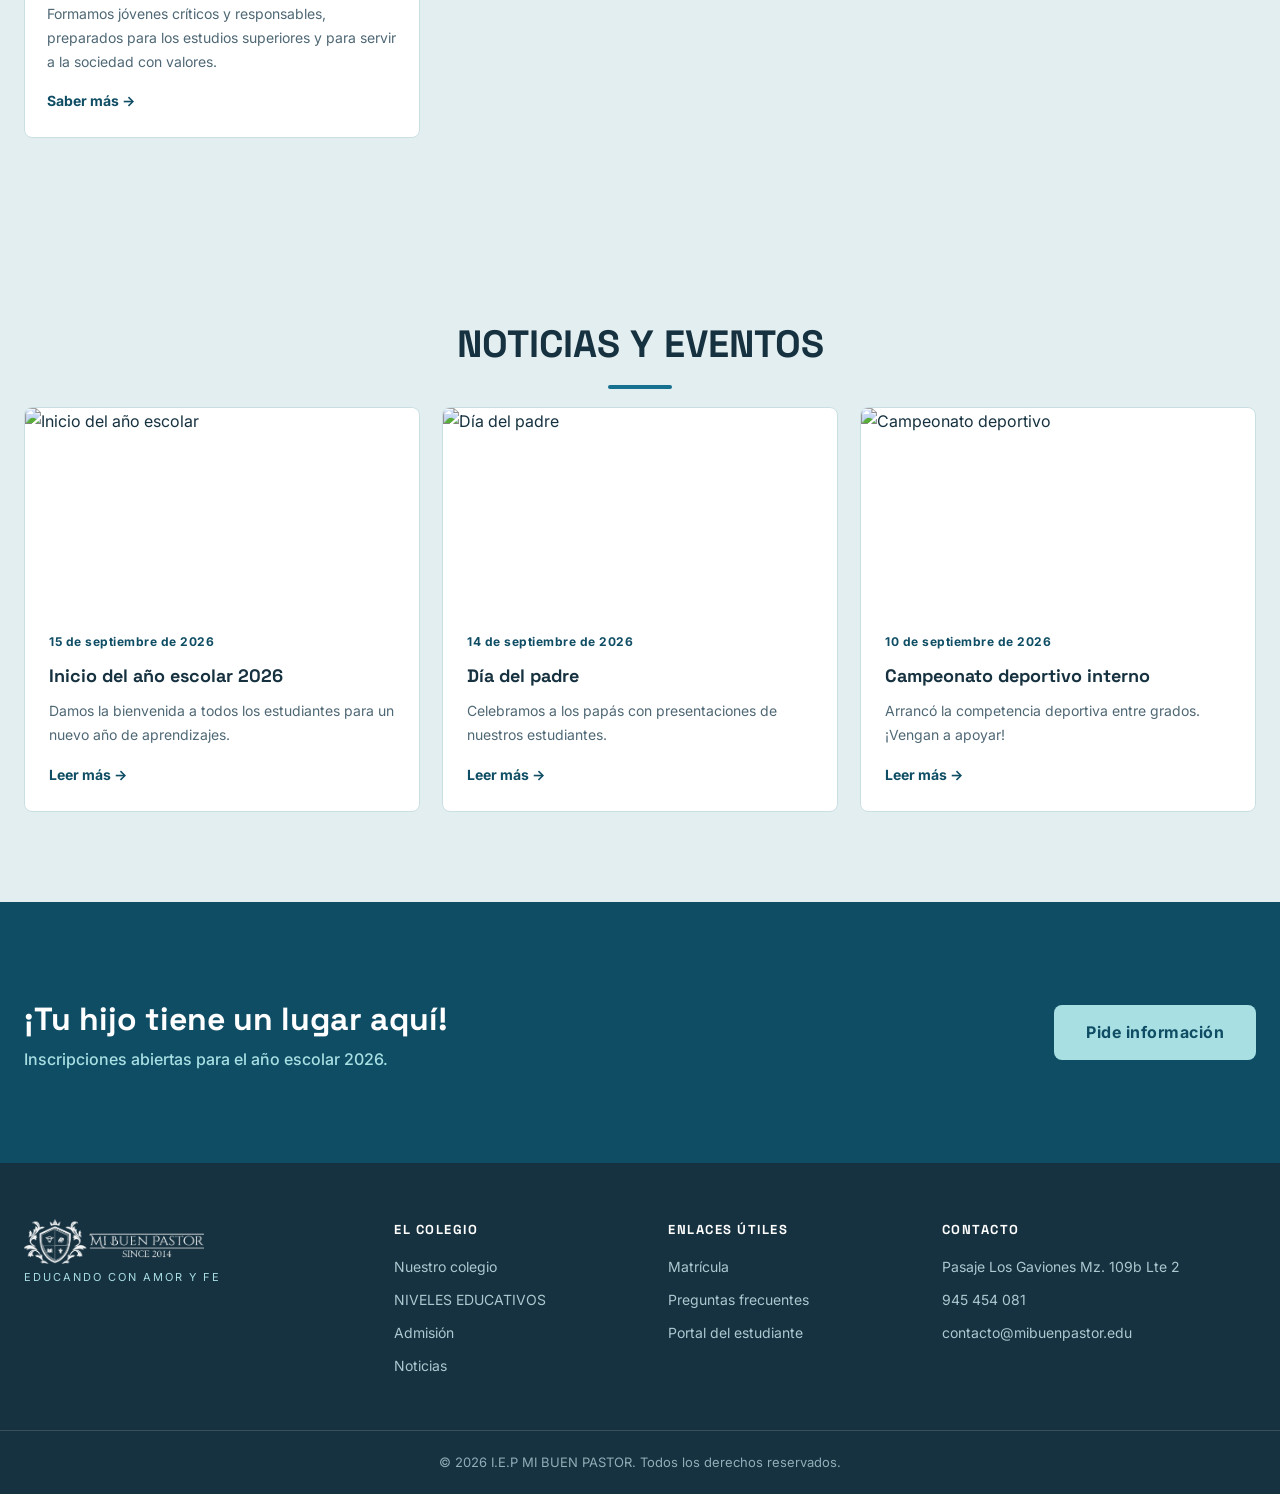
==== commit b4ed4ba4: "noticias: título en mayúsculas y sin subtítulo" ====
--- a/index.html
+++ b/index.html
@@ -273,8 +273,7 @@
   <!-- Noticias -->
   <section id="noticias" class="seccion-gris">
     <div class="container">
-      <h2 class="titulo-seccion" data-animar>Noticias y eventos</h2>
-      <p class="subtitulo">Lo que está pasando en nuestro colegio.</p>
+      <h2 class="titulo-seccion" data-animar>NOTICIAS Y EVENTOS</h2>
 
       <div class="noticias-grid grid-animada" data-animar style="--a:1">
         <article class="noticia">
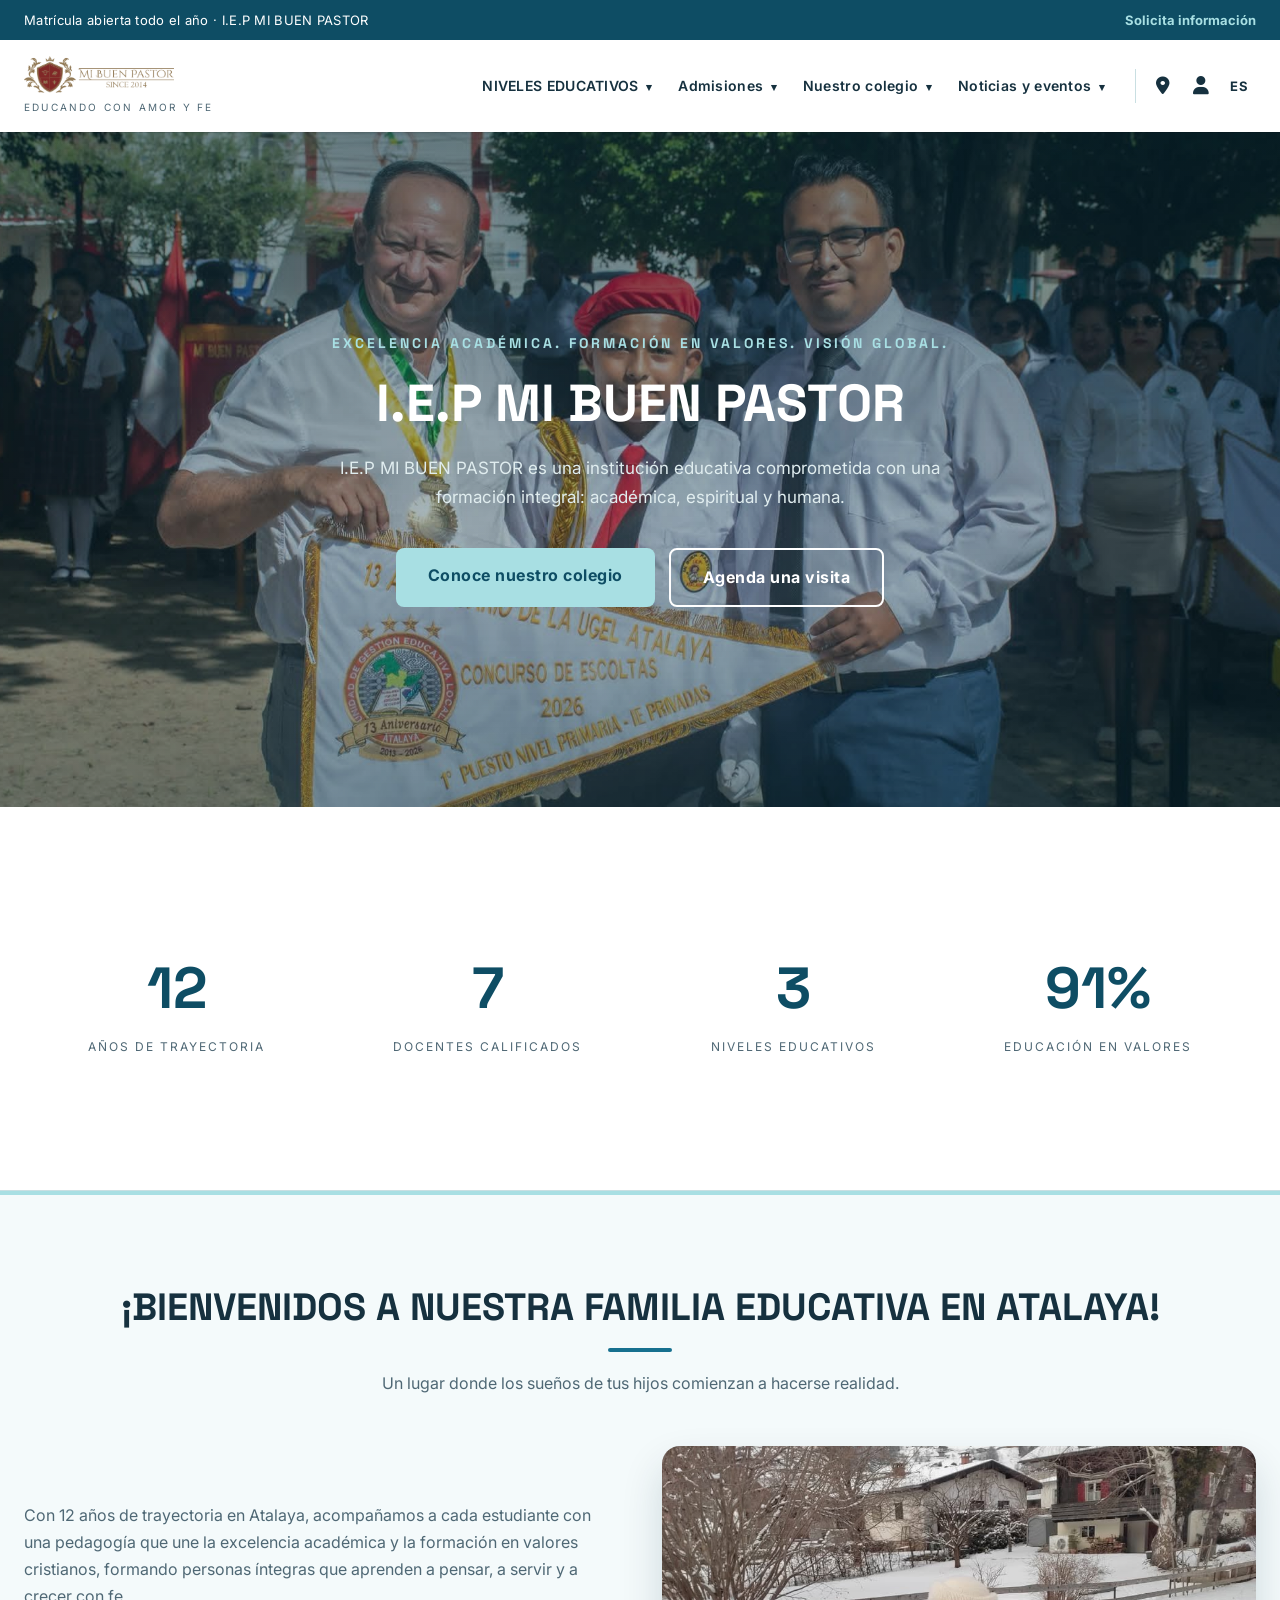
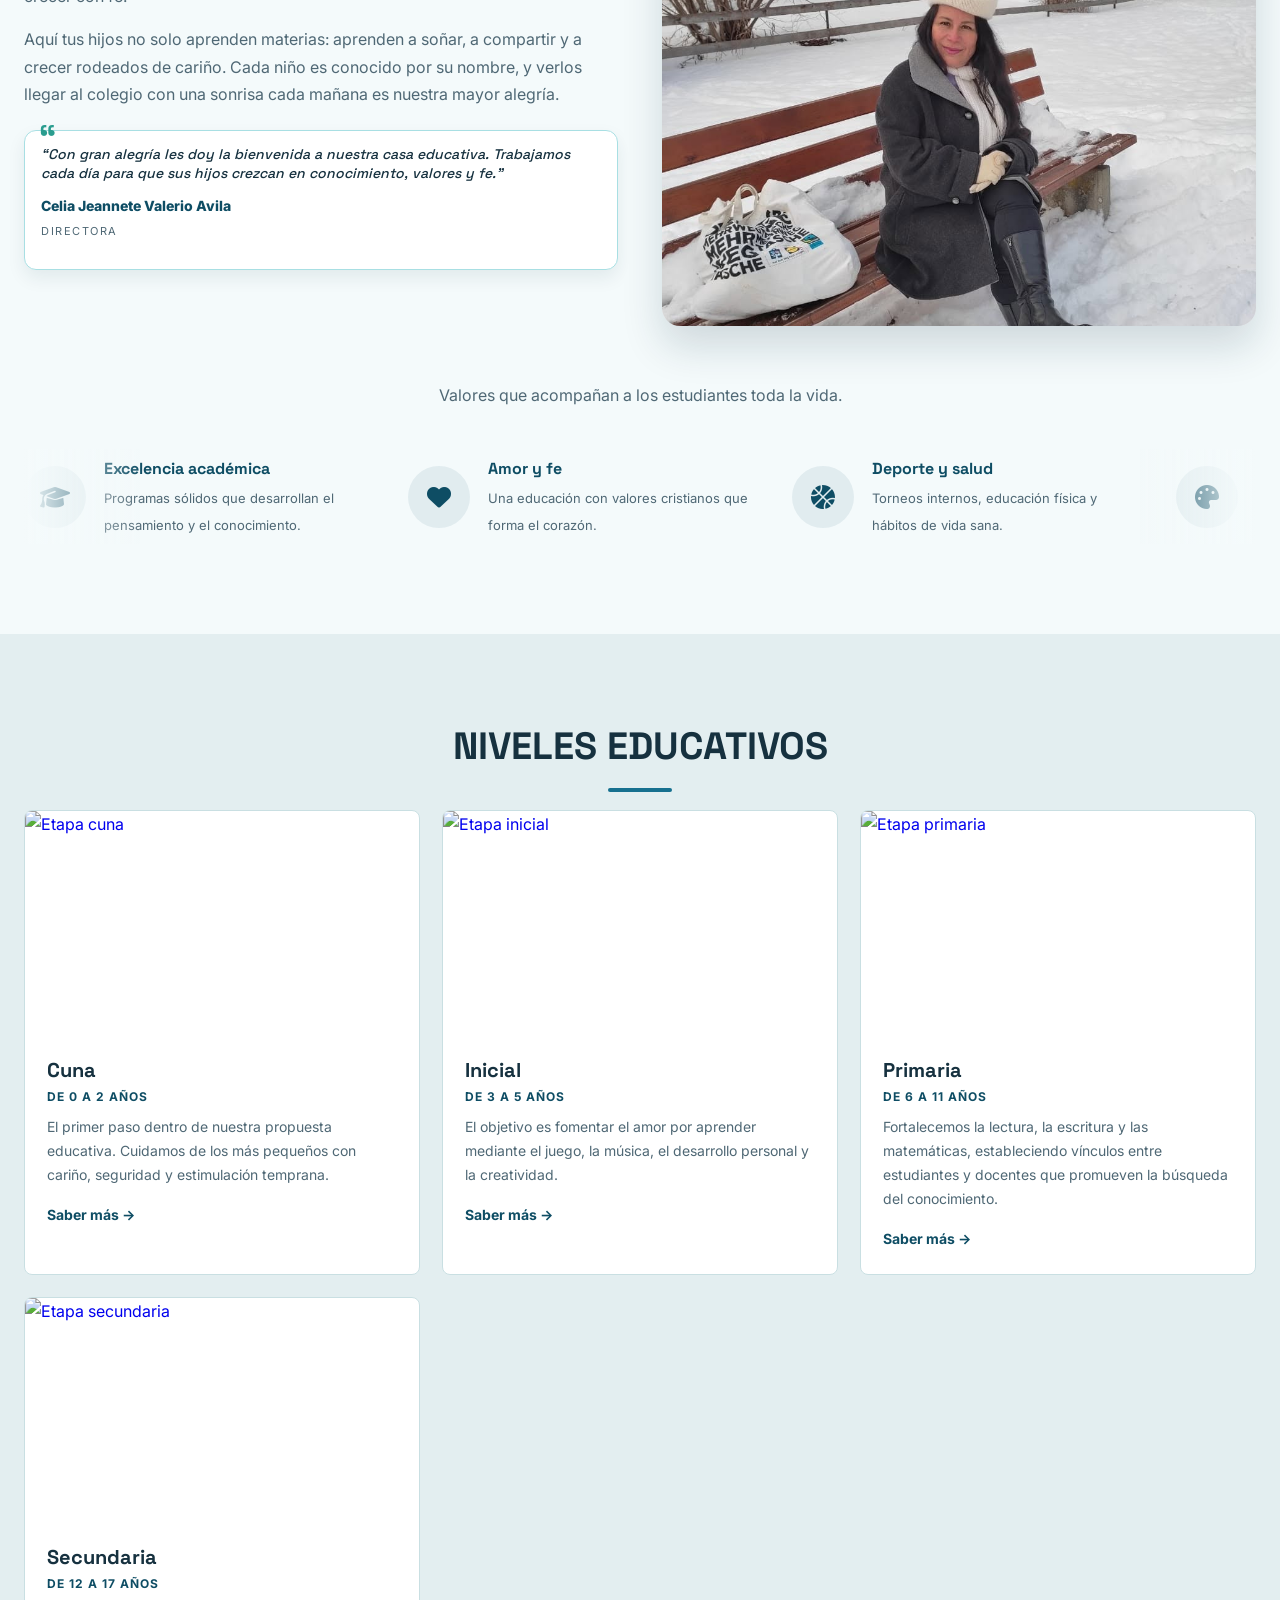
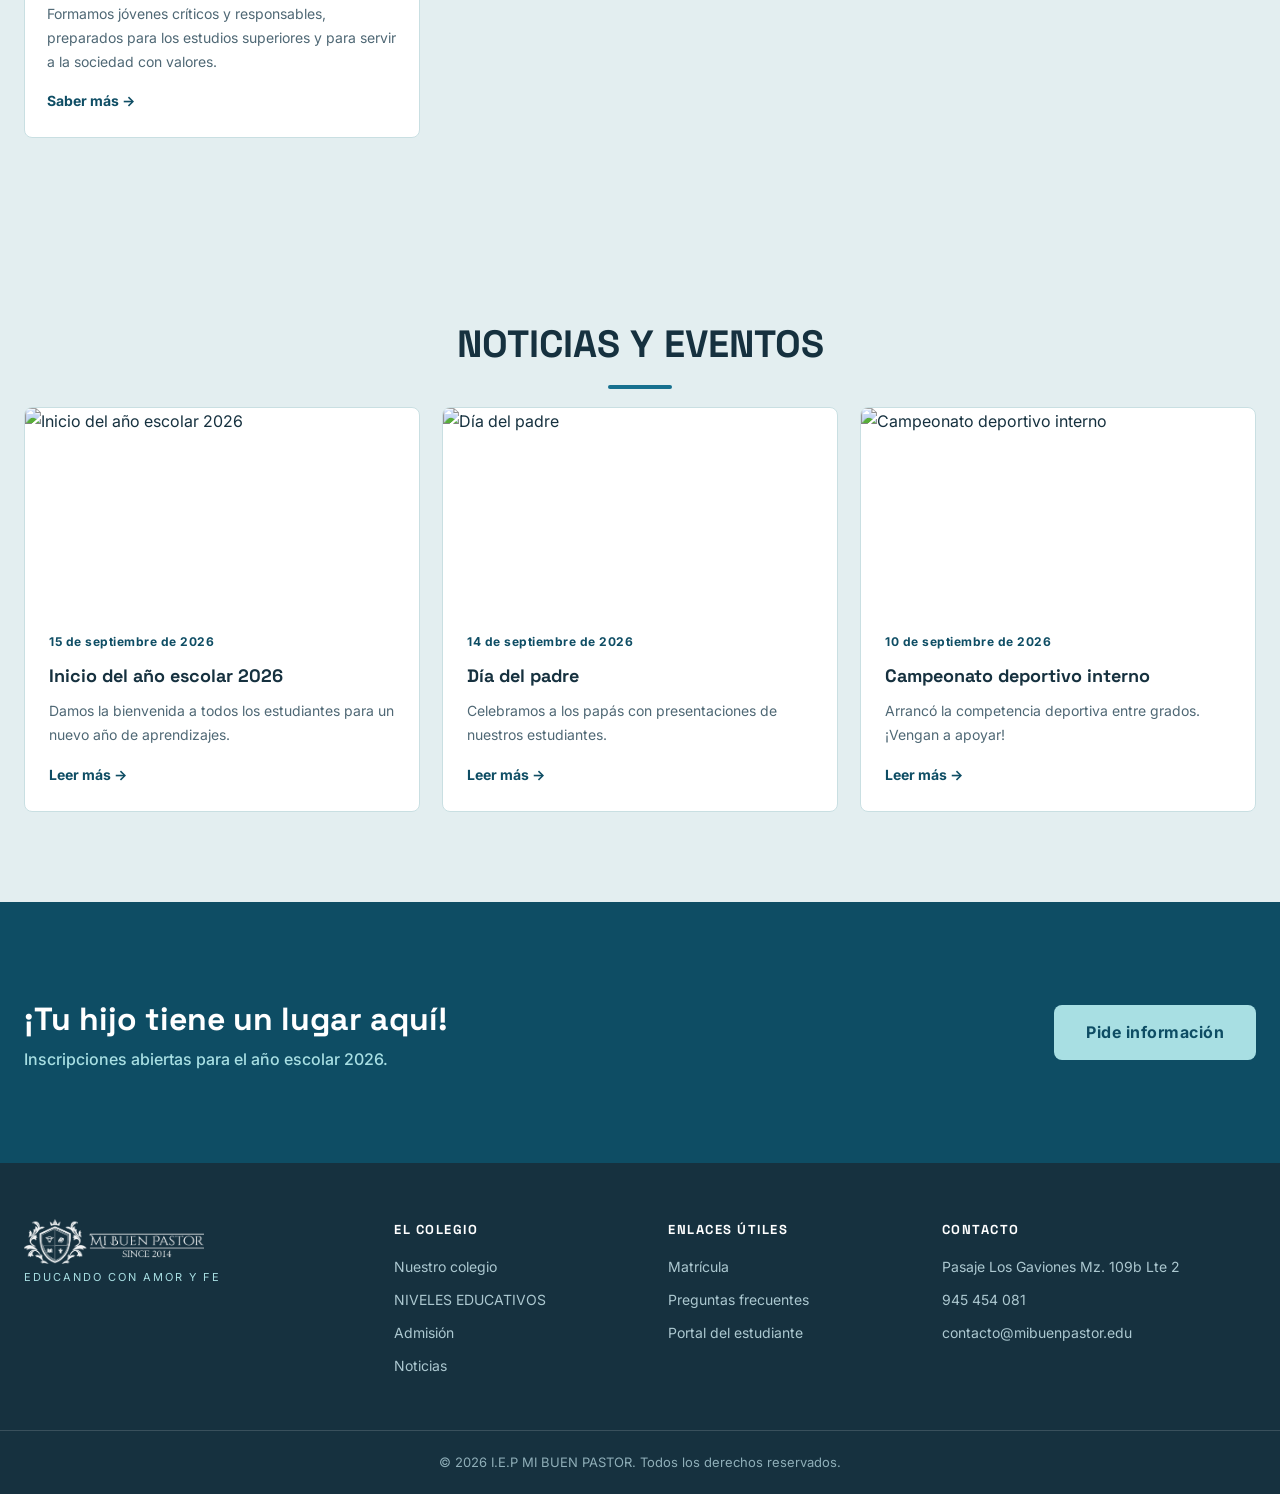
==== commit e47d6747: "noticias con panel Decap CMS: tarjetas desde noticias.json y admin/" ====
--- a/index.html
+++ b/index.html
@@ -275,35 +275,7 @@
     <div class="container">
       <h2 class="titulo-seccion" data-animar>NOTICIAS Y EVENTOS</h2>
 
-      <div class="noticias-grid grid-animada" data-animar style="--a:1">
-        <article class="noticia">
-          <img src="https://images.unsplash.com/photo-1497633762265-9d179a990aa6?w=800&q=80" alt="Inicio del año escolar" class="noticia-imagen">
-          <div class="noticia-cuerpo">
-            <time class="fecha">15 de septiembre de 2026</time>
-            <h3>Inicio del año escolar 2026</h3>
-            <p>Damos la bienvenida a todos los estudiantes para un nuevo año de aprendizajes.</p>
-            <a href="#" class="enlace">Leer más →</a>
-          </div>
-        </article>
-        <article class="noticia">
-          <img src="https://images.unsplash.com/photo-1503676260728-1c00da094a0b?w=800&q=80" alt="Día del padre" class="noticia-imagen">
-          <div class="noticia-cuerpo">
-            <time class="fecha">14 de septiembre de 2026</time>
-            <h3>Día del padre</h3>
-            <p>Celebramos a los papás con presentaciones de nuestros estudiantes.</p>
-            <a href="#" class="enlace">Leer más →</a>
-          </div>
-        </article>
-        <article class="noticia">
-          <img src="https://images.unsplash.com/photo-1546410531-bb4caa6b424d?w=800&q=80" alt="Campeonato deportivo" class="noticia-imagen">
-          <div class="noticia-cuerpo">
-            <time class="fecha">10 de septiembre de 2026</time>
-            <h3>Campeonato deportivo interno</h3>
-            <p>Arrancó la competencia deportiva entre grados. ¡Vengan a apoyar!</p>
-            <a href="#" class="enlace">Leer más →</a>
-          </div>
-        </article>
-      </div>
+      <div class="noticias-grid grid-animada" data-animar style="--a:1" id="noticiasGrid"></div>
     </div>
   </section>
 
@@ -443,6 +415,56 @@
       });
     }, { threshold: 0.15 });
     animables.forEach((el) => observador.observe(el));
+    const noticiasGrid = document.getElementById("noticiasGrid");
+    if (noticiasGrid) {
+      const noticiasPorDefecto = [
+        { titulo: "Inicio del año escolar 2026", fecha: "2026-09-15", imagen: "https://images.unsplash.com/photo-1497633762265-9d179a990aa6?w=800&q=80", resumen: "Damos la bienvenida a todos los estudiantes para un nuevo año de aprendizajes." },
+        { titulo: "Día del padre", fecha: "2026-09-14", imagen: "https://images.unsplash.com/photo-1503676260728-1c00da094a0b?w=800&q=80", resumen: "Celebramos a los papás con presentaciones de nuestros estudiantes." },
+        { titulo: "Campeonato deportivo interno", fecha: "2026-09-10", imagen: "https://images.unsplash.com/photo-1546410531-bb4caa6b424d?w=800&q=80", resumen: "Arrancó la competencia deportiva entre grados. ¡Vengan a apoyar!" }
+      ];
+      const meses = ["enero", "febrero", "marzo", "abril", "mayo", "junio", "julio", "agosto", "septiembre", "octubre", "noviembre", "diciembre"];
+      const fechaLegible = (iso) => {
+        const partes = String(iso || "").slice(0, 10).split("-");
+        if (partes.length !== 3) return "";
+        return Number(partes[2]) + " de " + meses[Number(partes[1]) - 1] + " de " + partes[0];
+      };
+      const dibujarNoticias = (lista) => {
+        noticiasGrid.textContent = "";
+        lista.forEach((noticia, i) => {
+          const art = document.createElement("article");
+          art.className = "noticia";
+          art.style.animationDelay = (40 + i * 90) + "ms";
+          if (noticia.imagen) {
+            const img = document.createElement("img");
+            img.src = noticia.imagen;
+            img.alt = noticia.titulo || "";
+            img.className = "noticia-imagen";
+            img.loading = "lazy";
+            art.appendChild(img);
+          }
+          const cuerpo = document.createElement("div");
+          cuerpo.className = "noticia-cuerpo";
+          const fecha = document.createElement("time");
+          fecha.className = "fecha";
+          fecha.textContent = fechaLegible(noticia.fecha);
+          const titulo = document.createElement("h3");
+          titulo.textContent = noticia.titulo || "";
+          const resumen = document.createElement("p");
+          resumen.textContent = noticia.resumen || "";
+          const enlace = document.createElement("a");
+          enlace.className = "enlace";
+          enlace.href = "#";
+          enlace.textContent = "Leer más →";
+          cuerpo.append(fecha, titulo, resumen, enlace);
+          art.appendChild(cuerpo);
+          noticiasGrid.appendChild(art);
+        });
+      };
+      fetch("noticias.json", { cache: "no-store" })
+        .then((res) => (res.ok ? res.json() : Promise.reject()))
+        .then((datos) => dibujarNoticias(Array.isArray(datos.noticias) ? datos.noticias : noticiasPorDefecto))
+        .catch(() => dibujarNoticias(noticiasPorDefecto));
+    }
   </script>
 </body>
 </html>
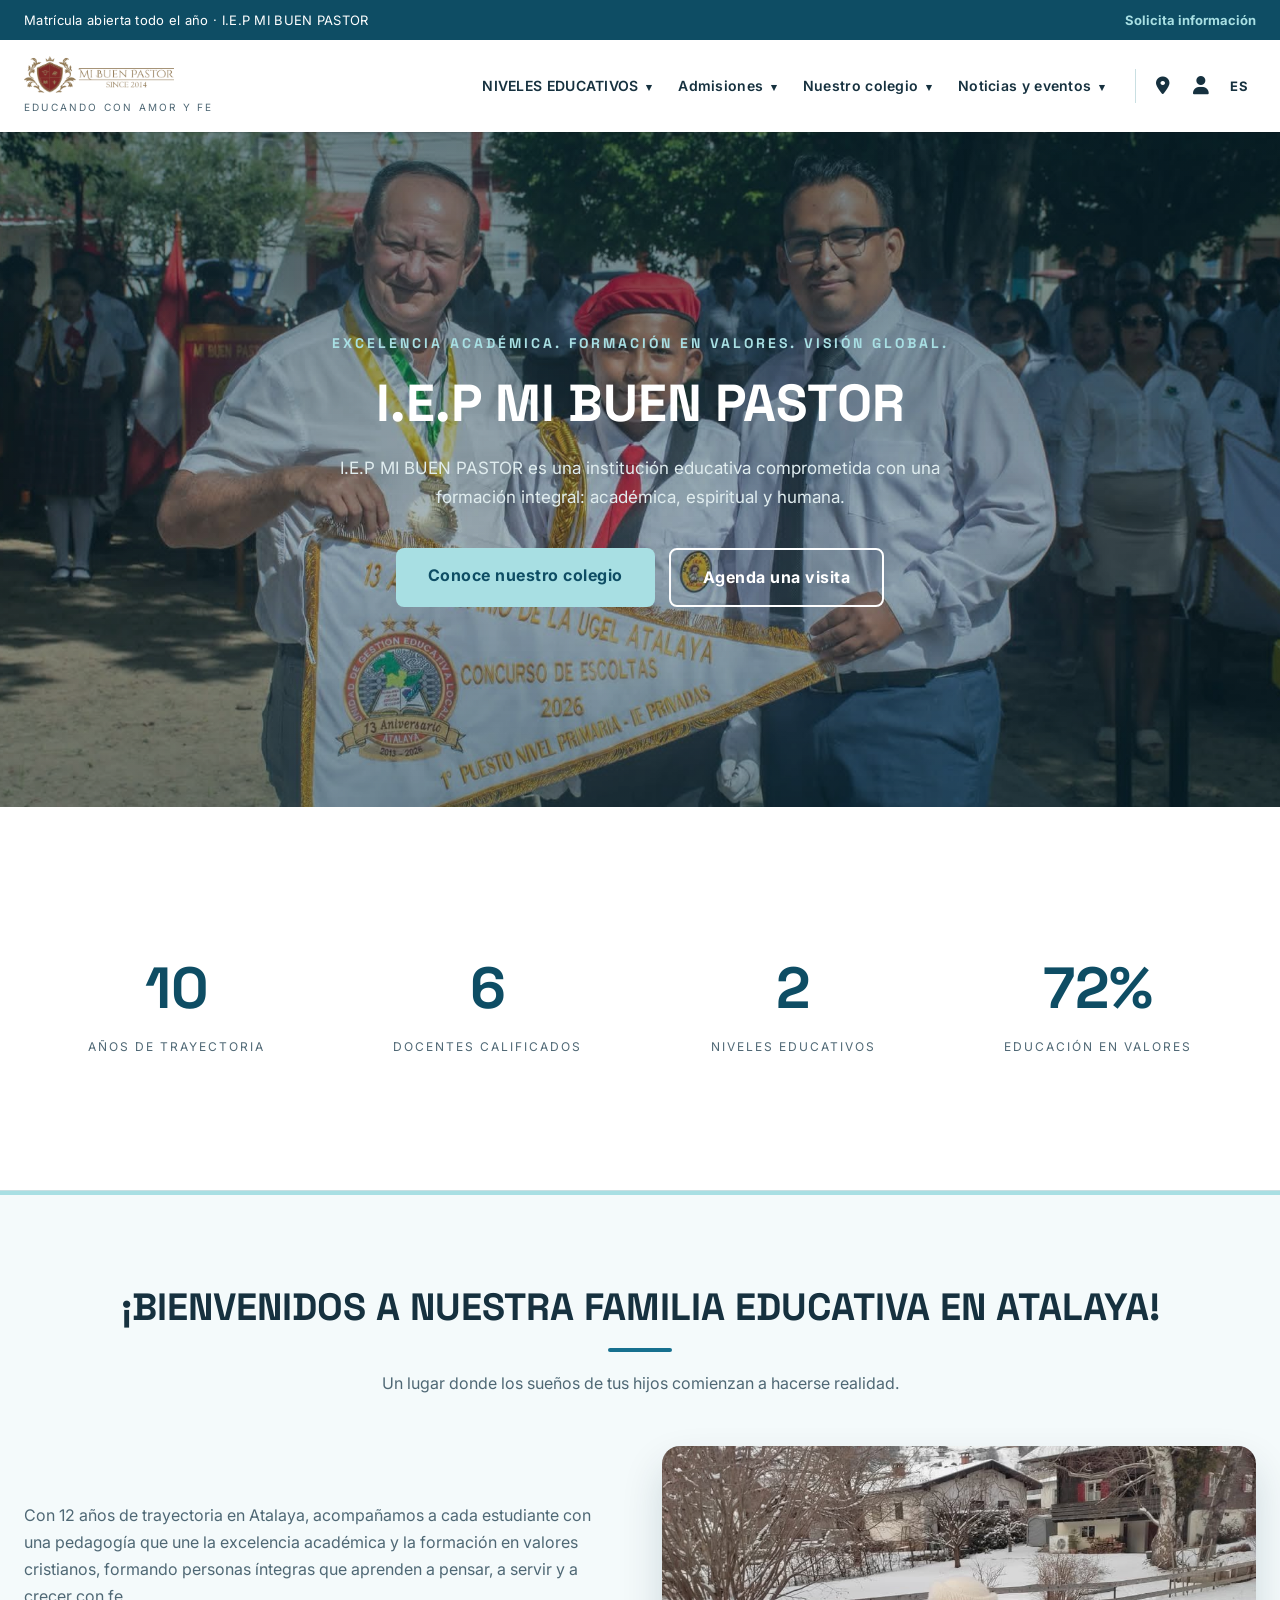
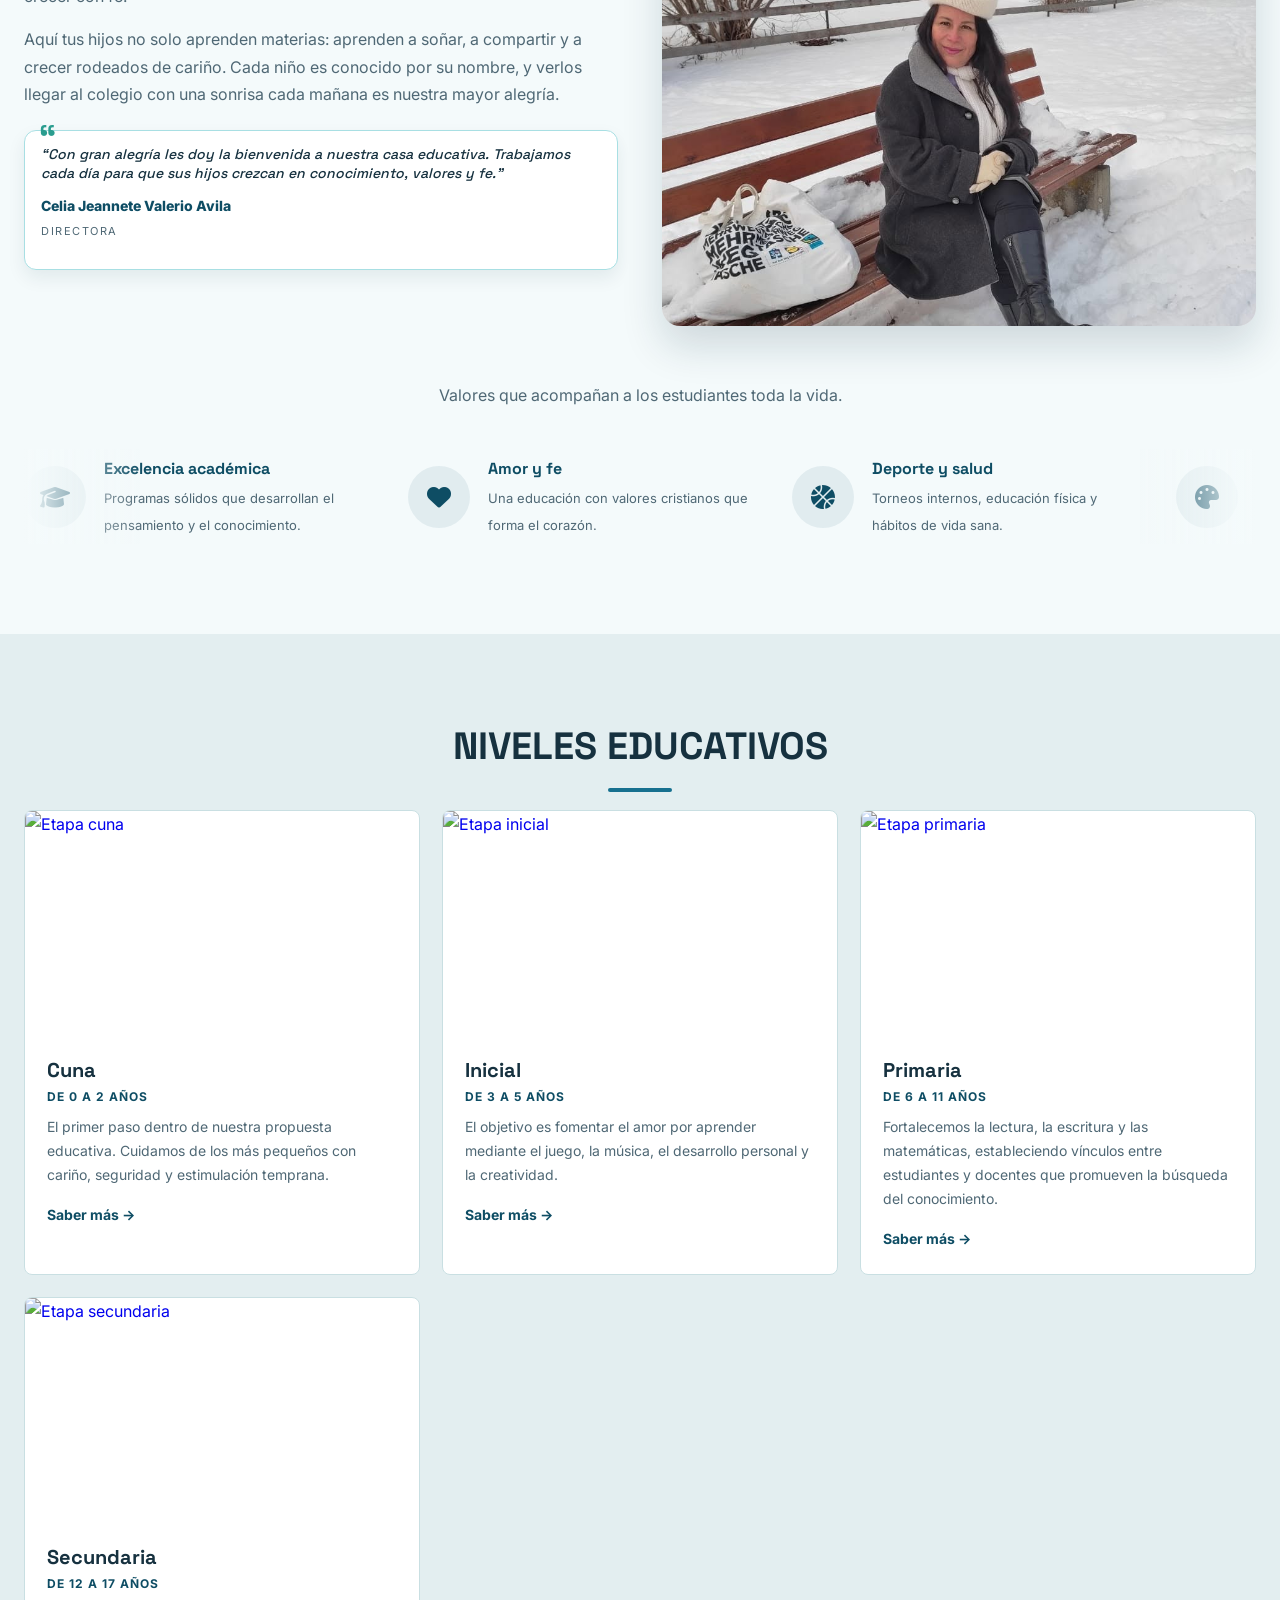
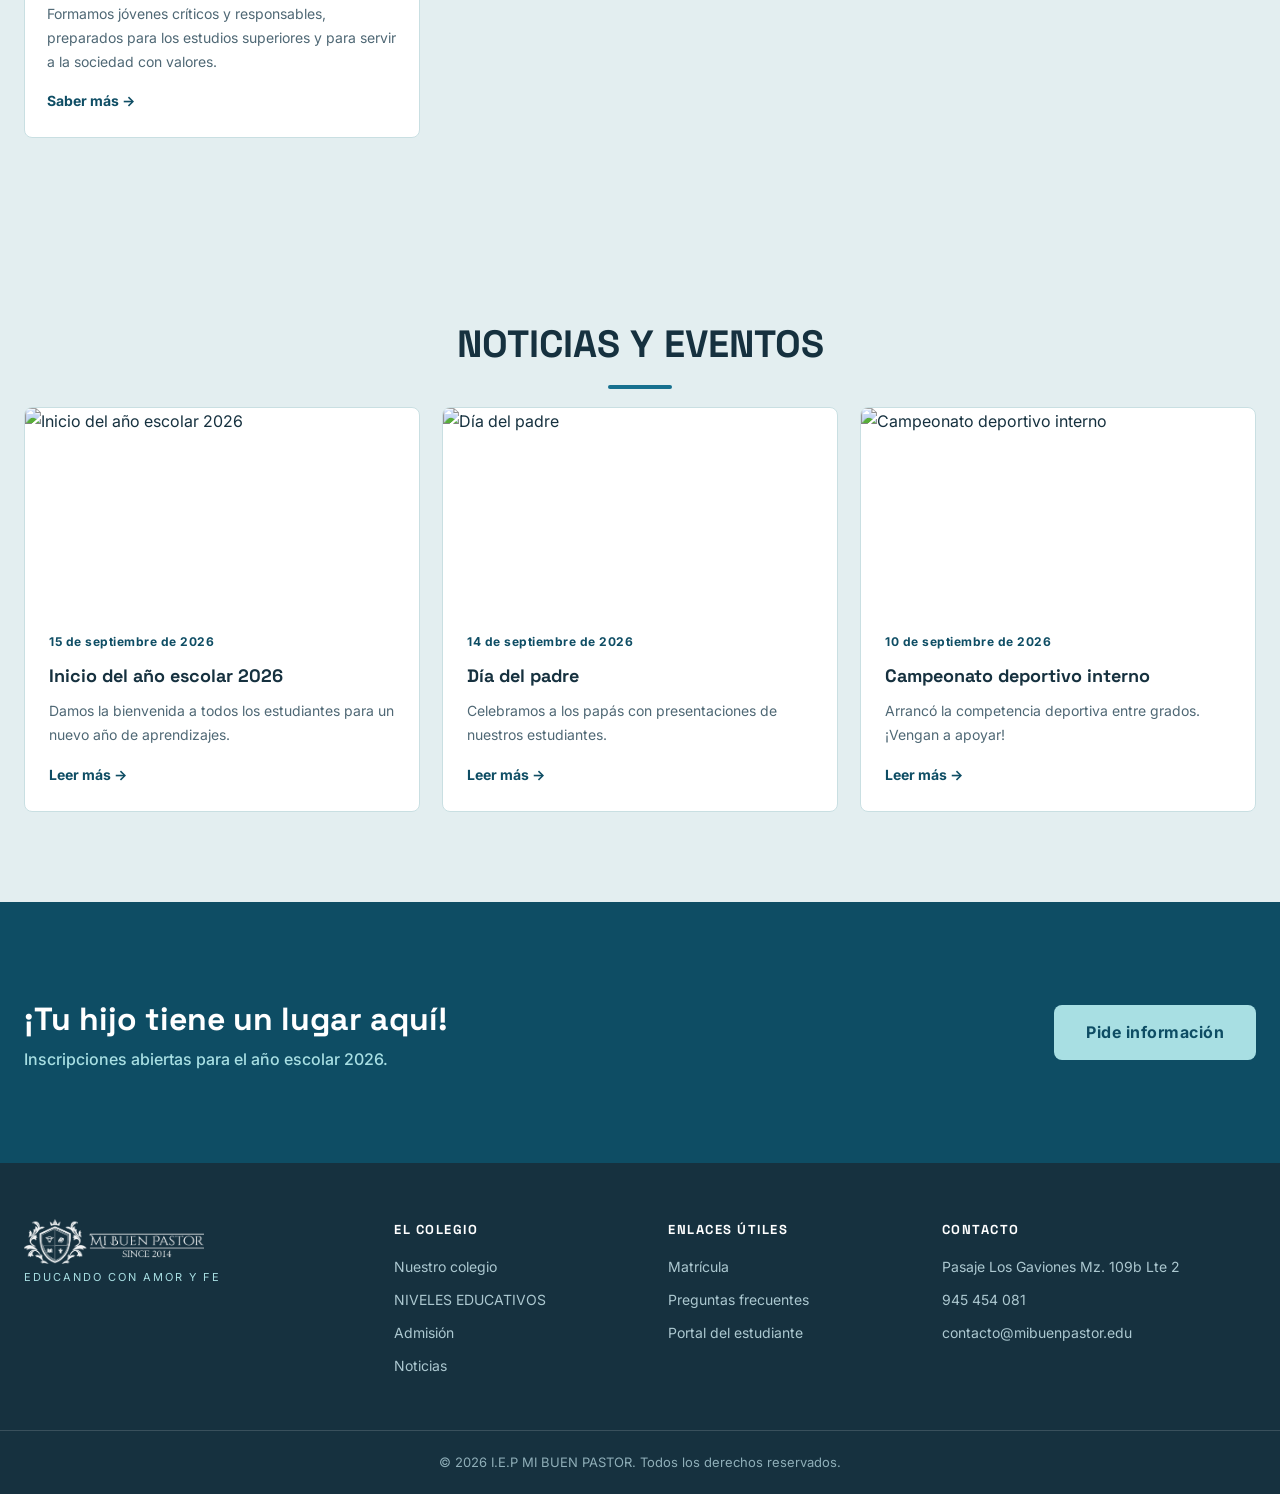
==== commit 521e6da7: "agregar widget Netlify Identity para aceptar invitacion/recuperar contrasena" ====
--- a/index.html
+++ b/index.html
@@ -9,6 +9,18 @@
   <link href="https://fonts.googleapis.com/css2?family=Inter:wght@300;400;500;600;700;800&family=Space+Grotesk:wght@400;500;700;800&display=swap" rel="stylesheet">
   <link rel="stylesheet" href="https://cdnjs.cloudflare.com/ajax/libs/font-awesome/6.5.2/css/all.min.css">
   <link rel="stylesheet" href="style.css">
+  <script src="https://unpkg.com/netlify-identity-widget"></script>
+  <script>
+    if (window.netlifyIdentity) {
+      window.netlifyIdentity.on("init", function (user) {
+        if (!user) {
+          window.netlifyIdentity.on("login", function () {
+            window.location.href = "/admin/";
+          });
+        }
+      });
+    }
+  </script>
 </head>
 <body>
 
